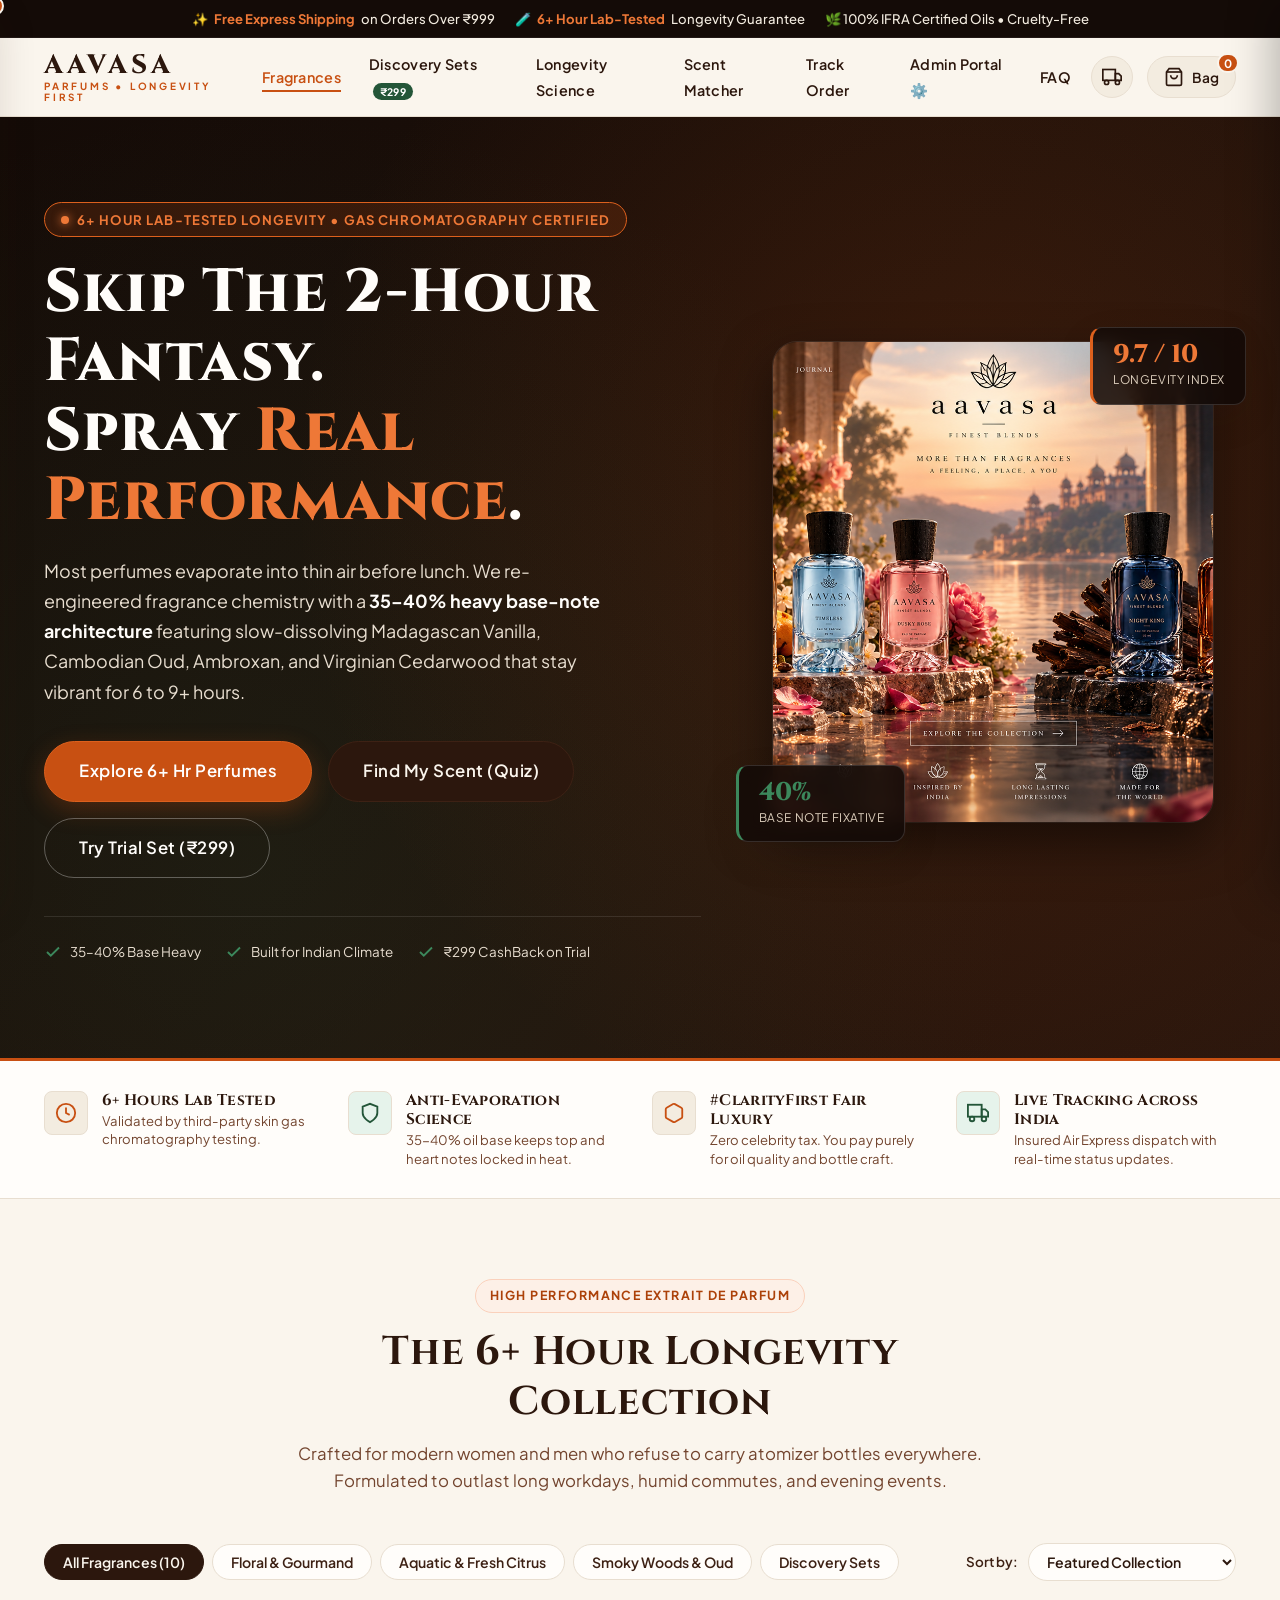
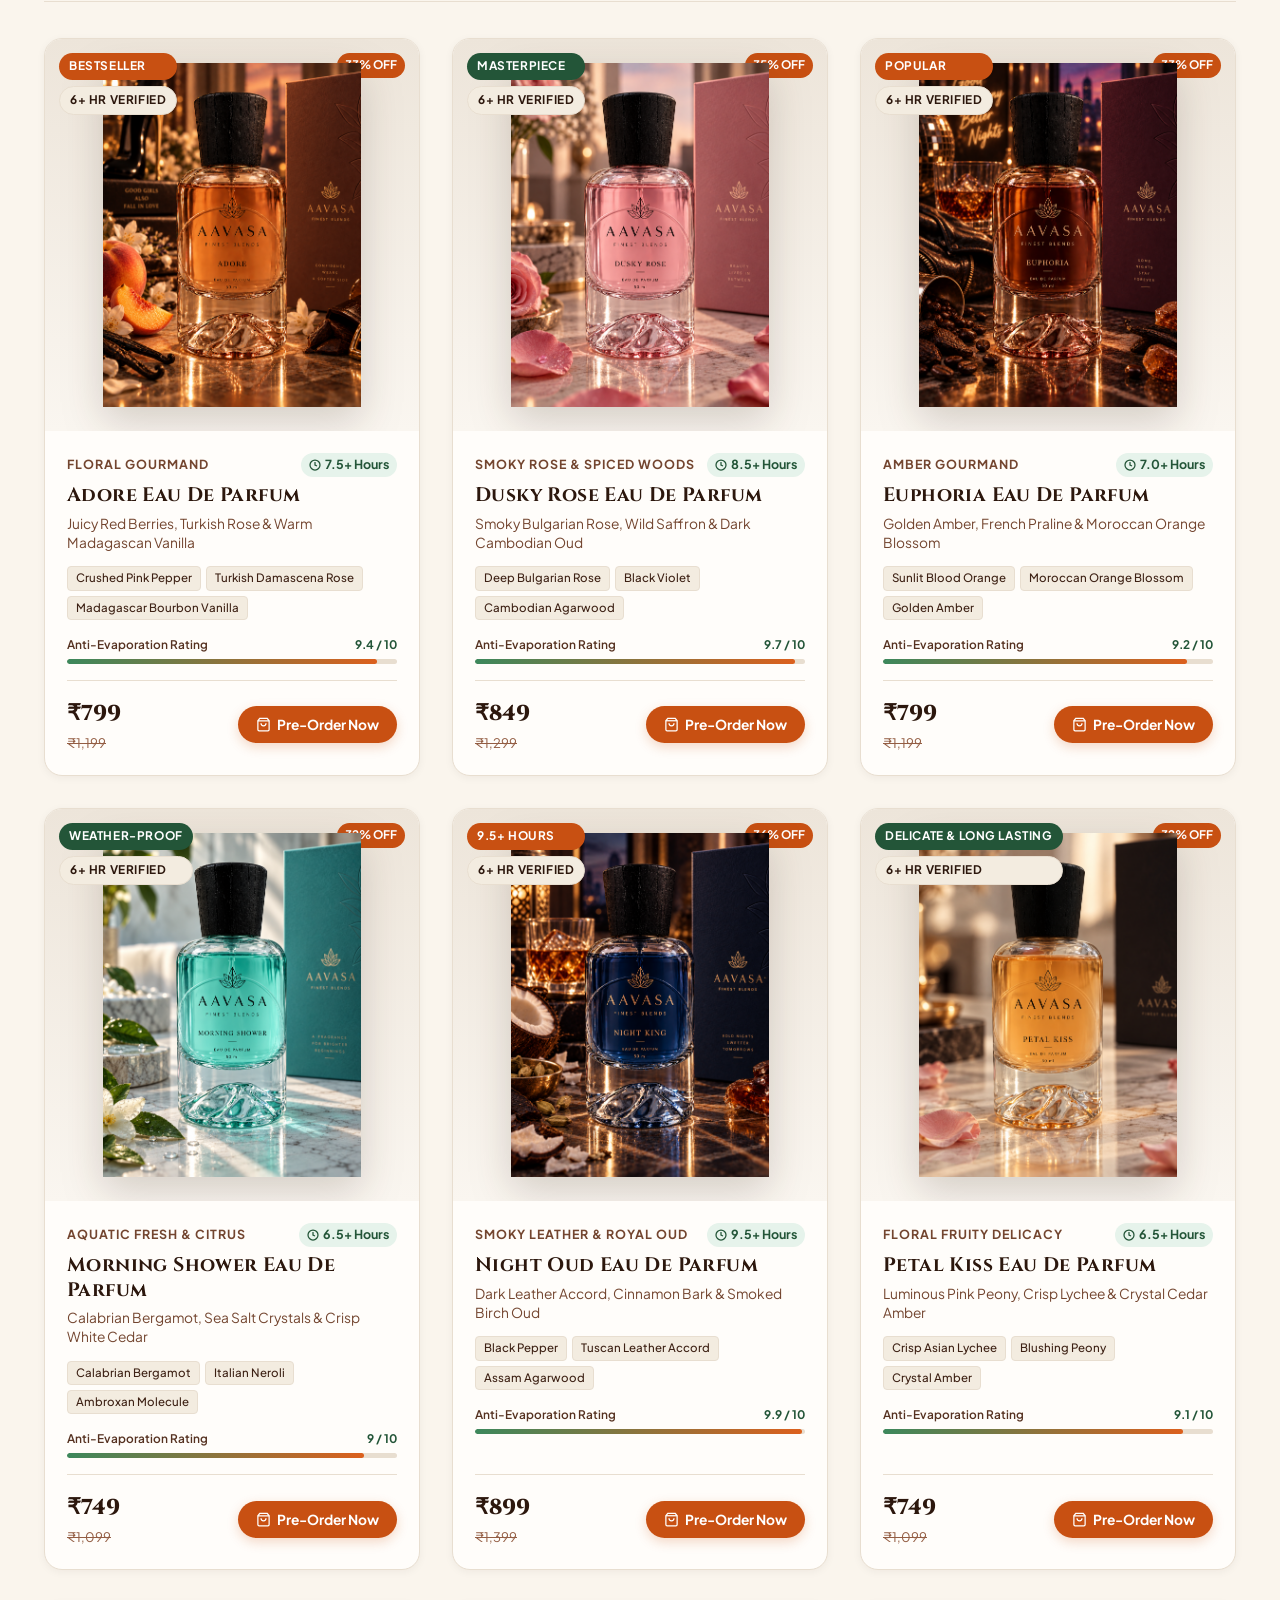
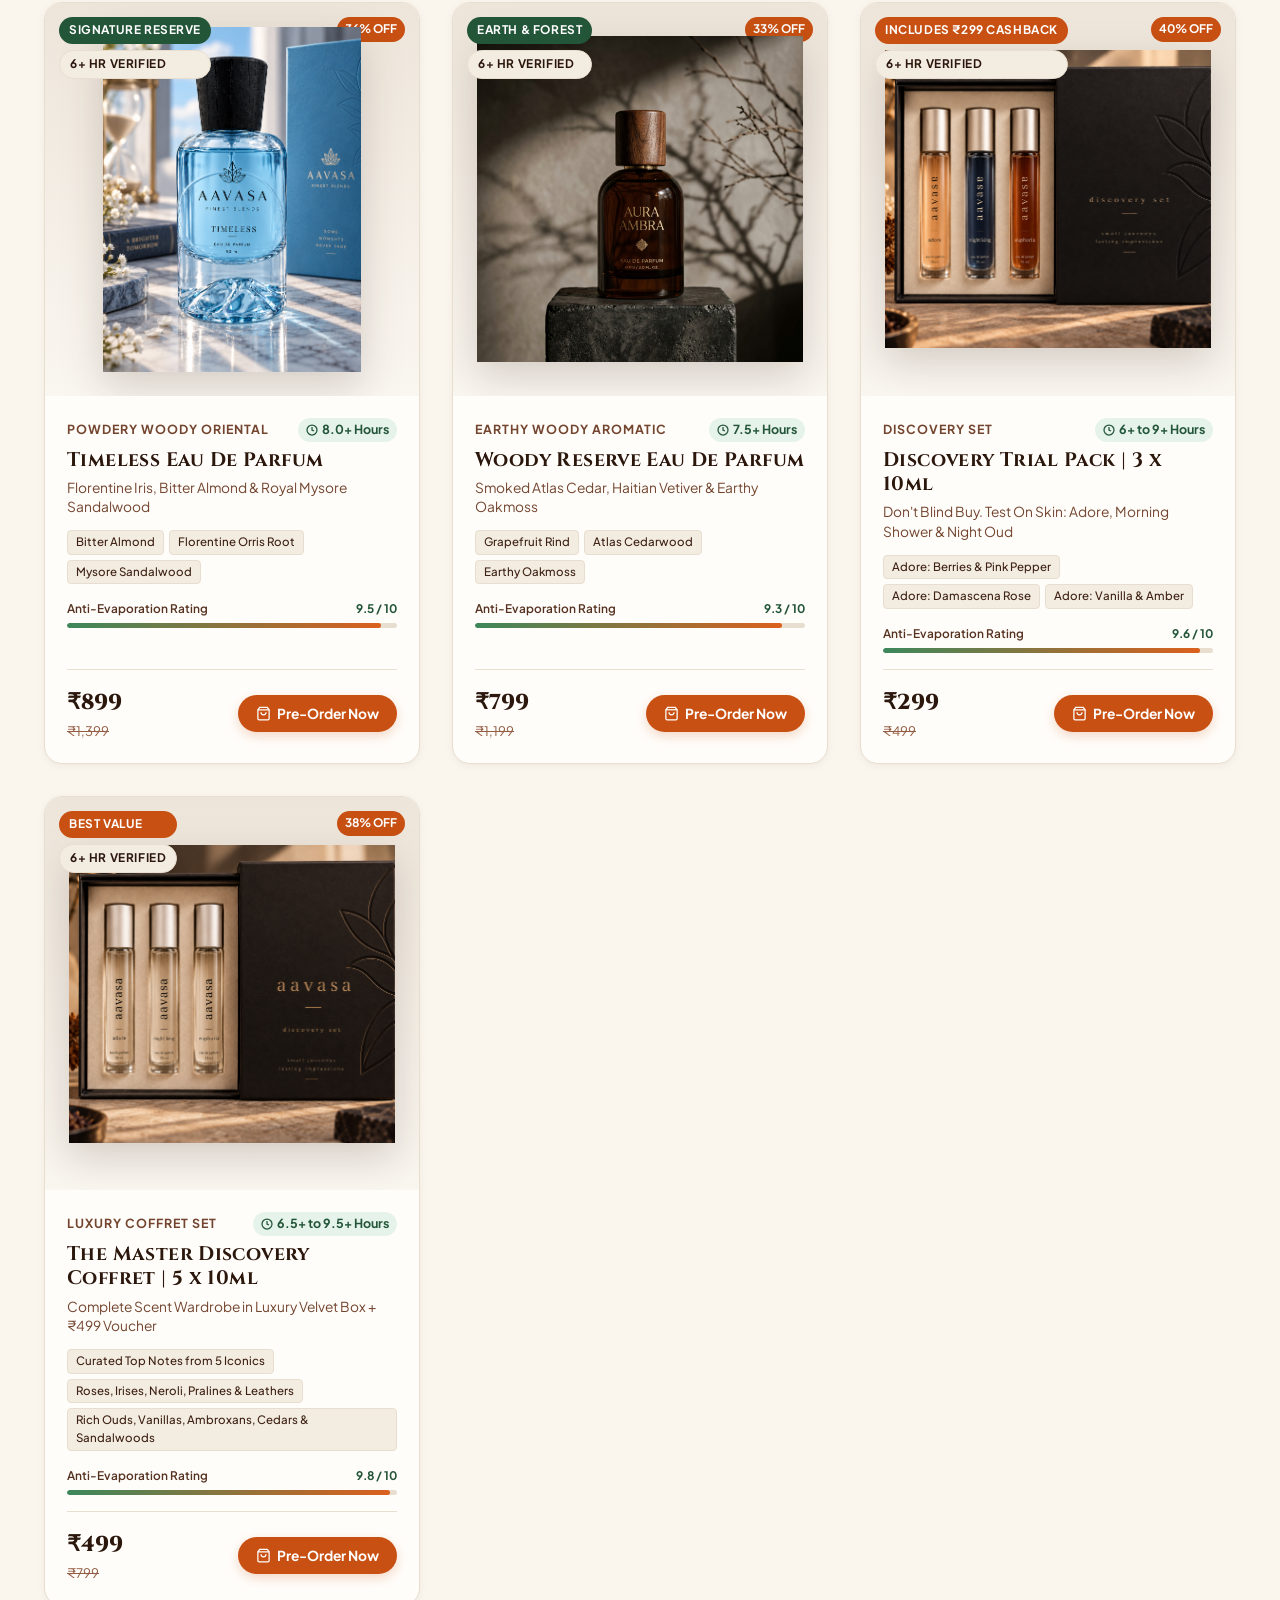
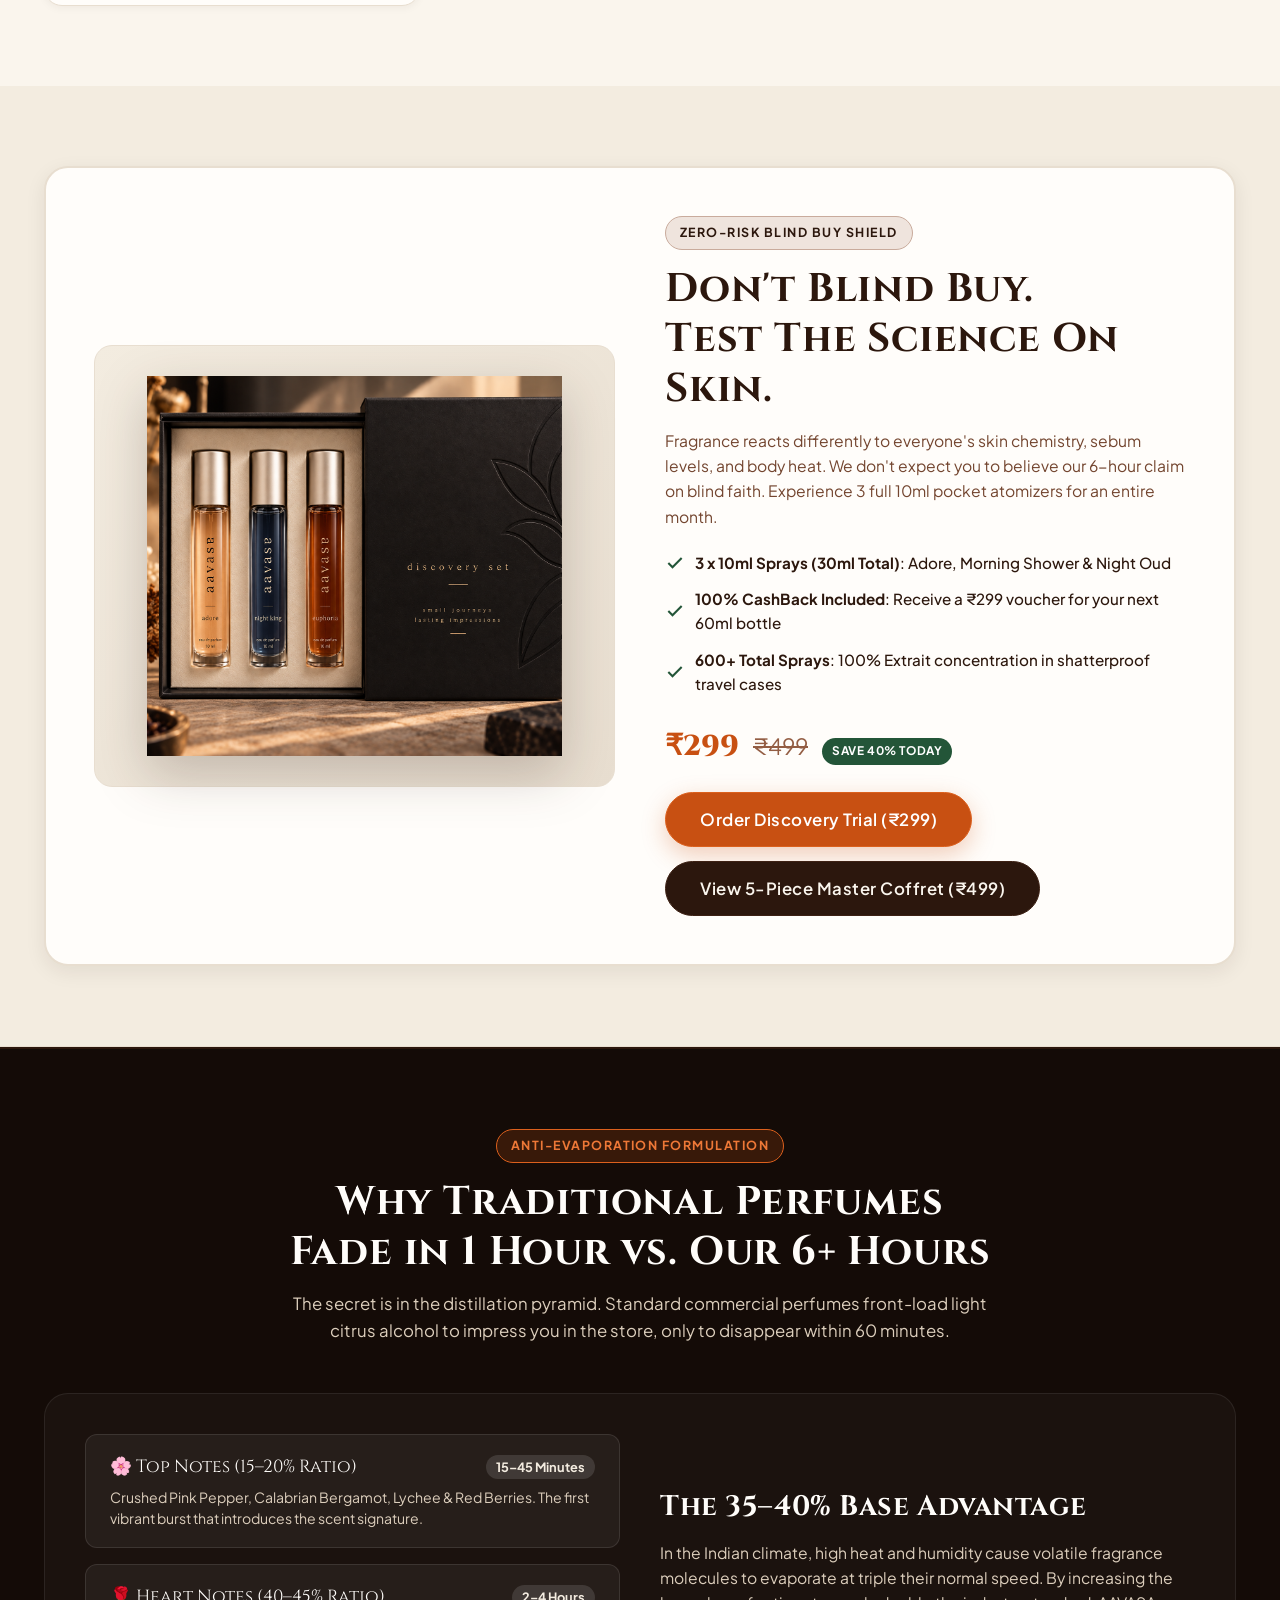
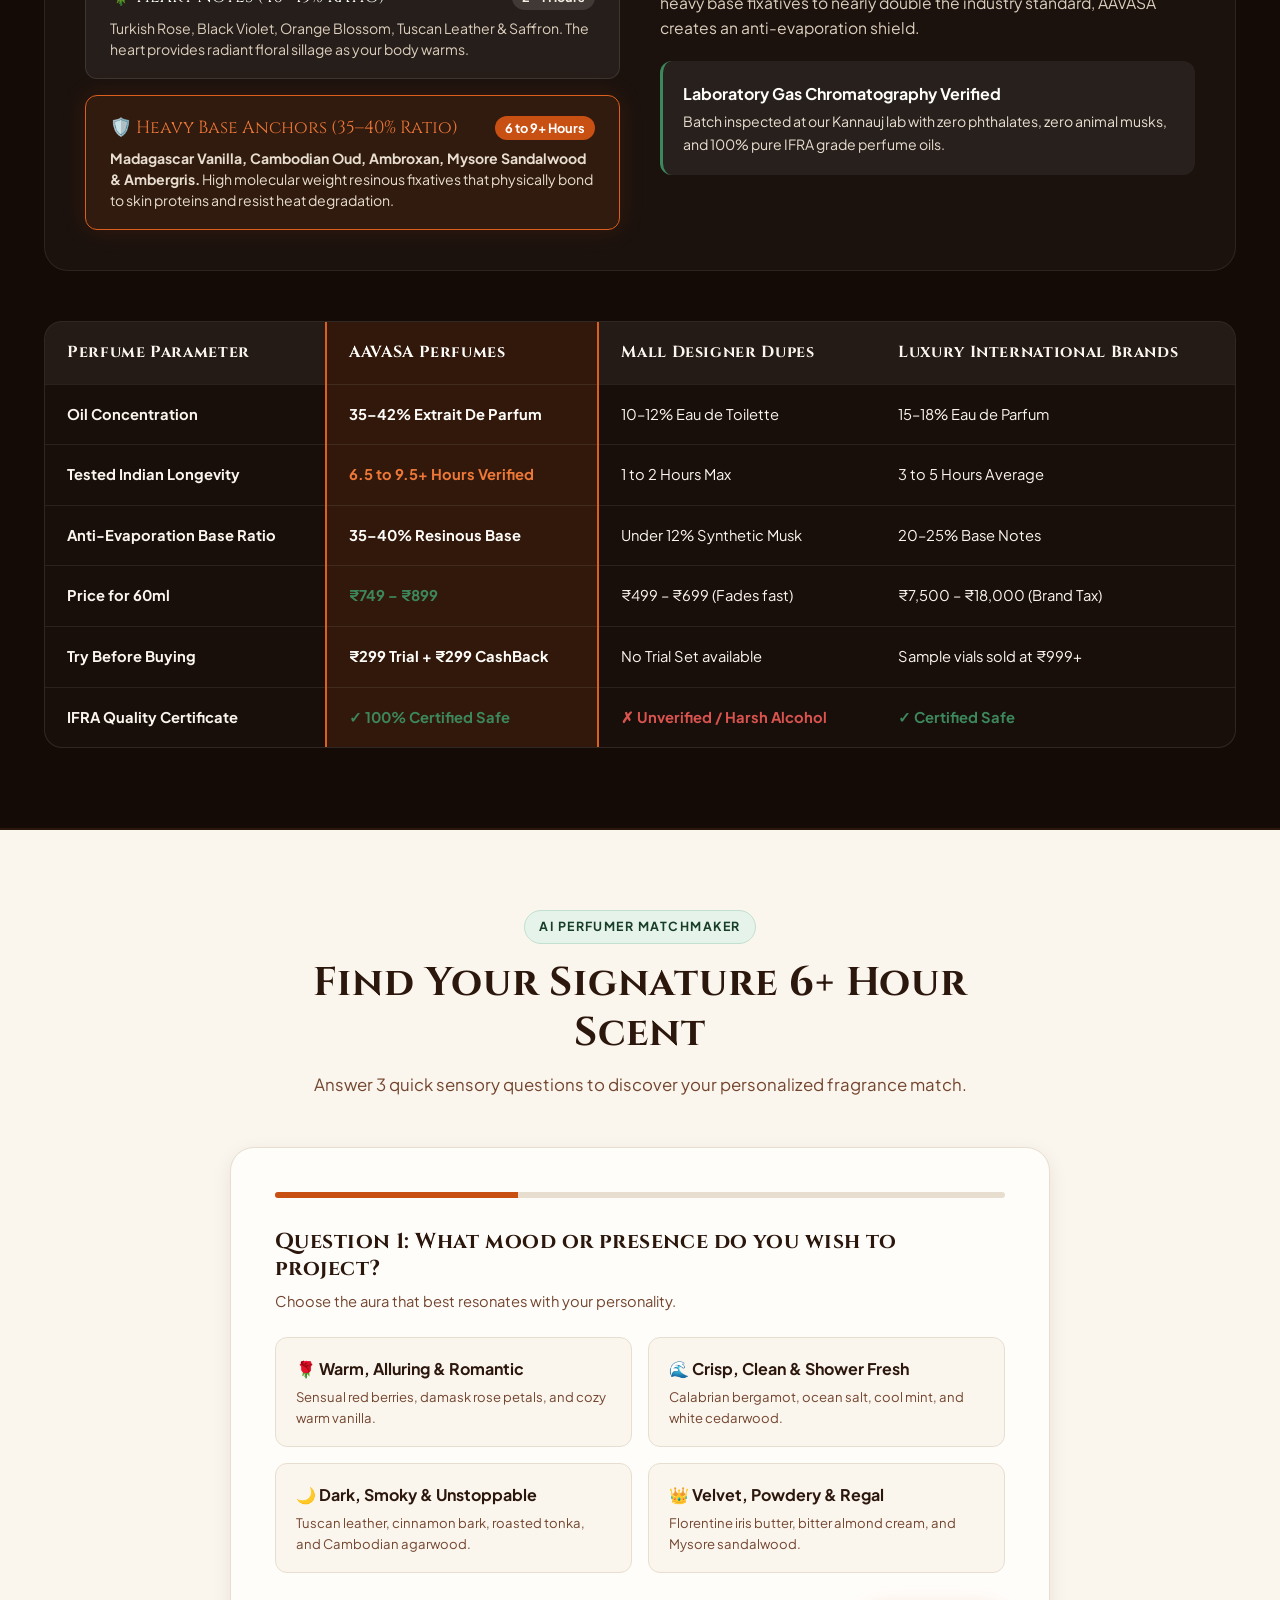
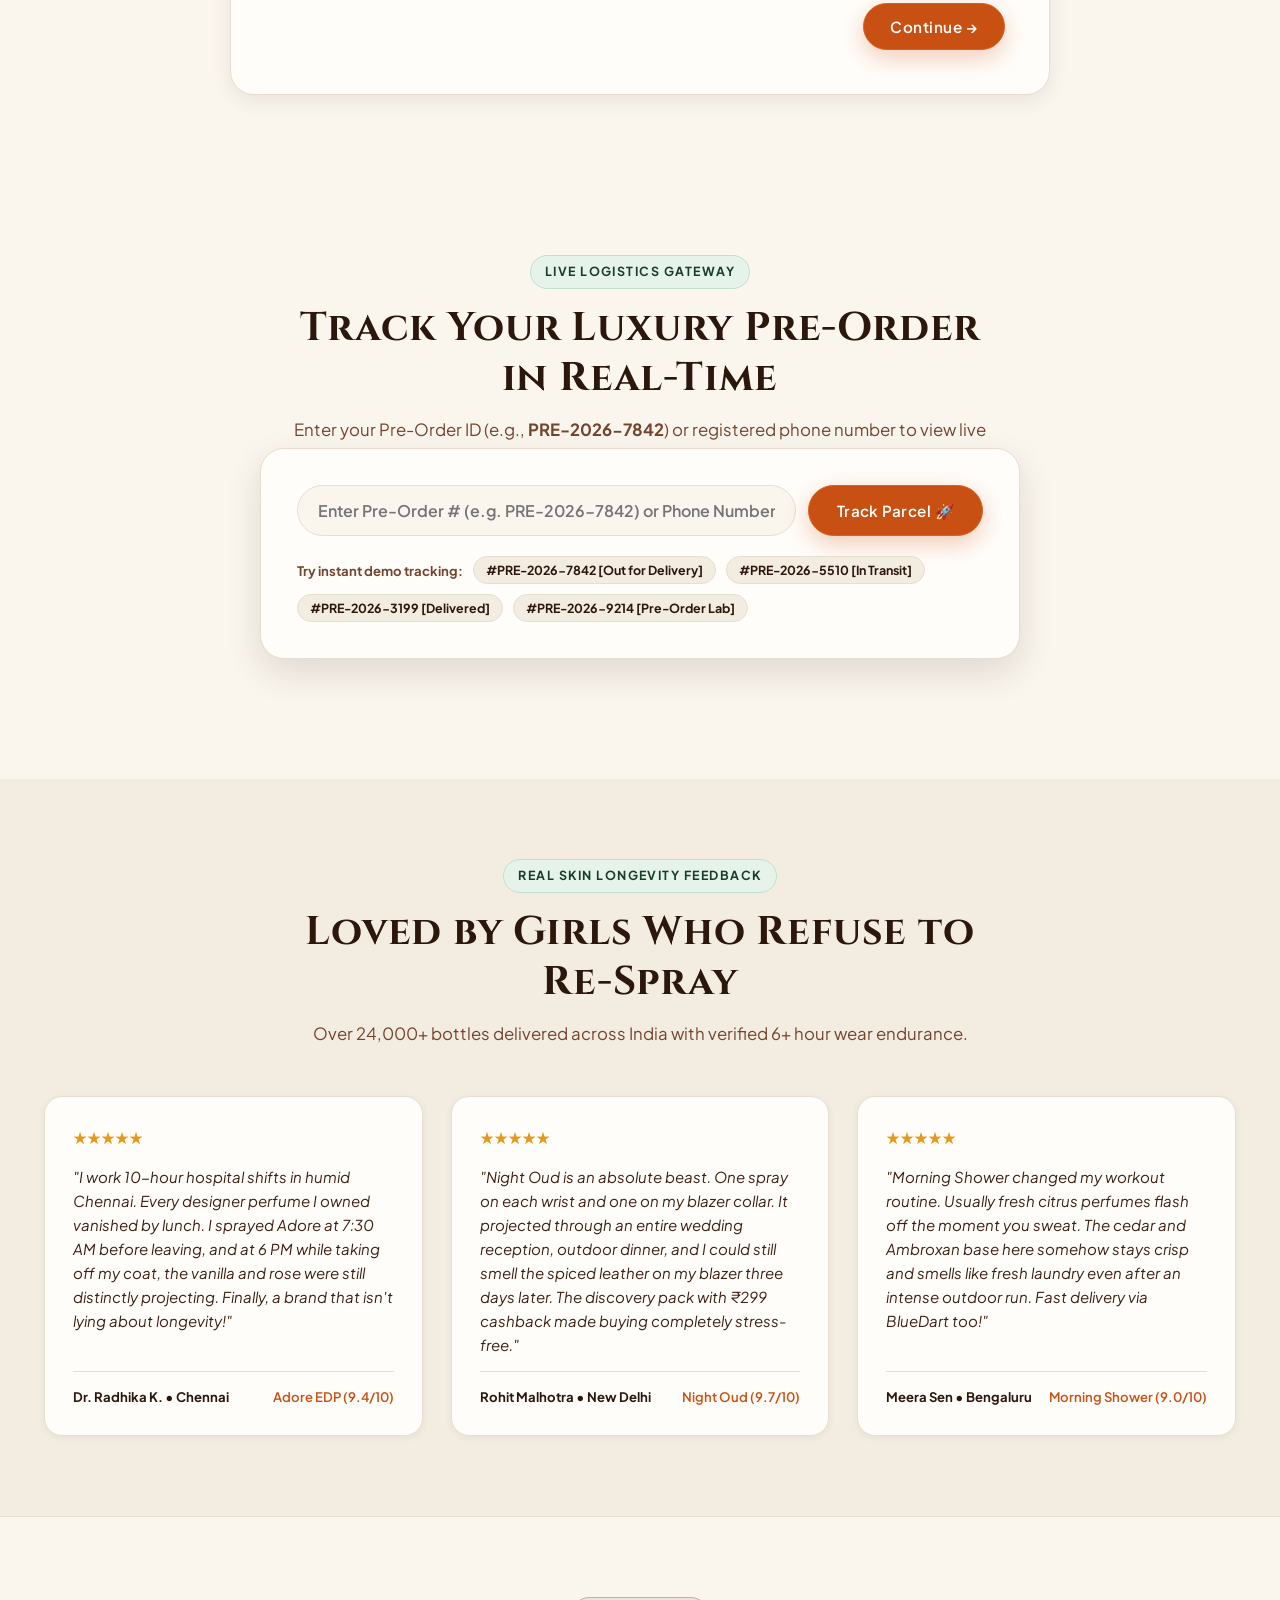
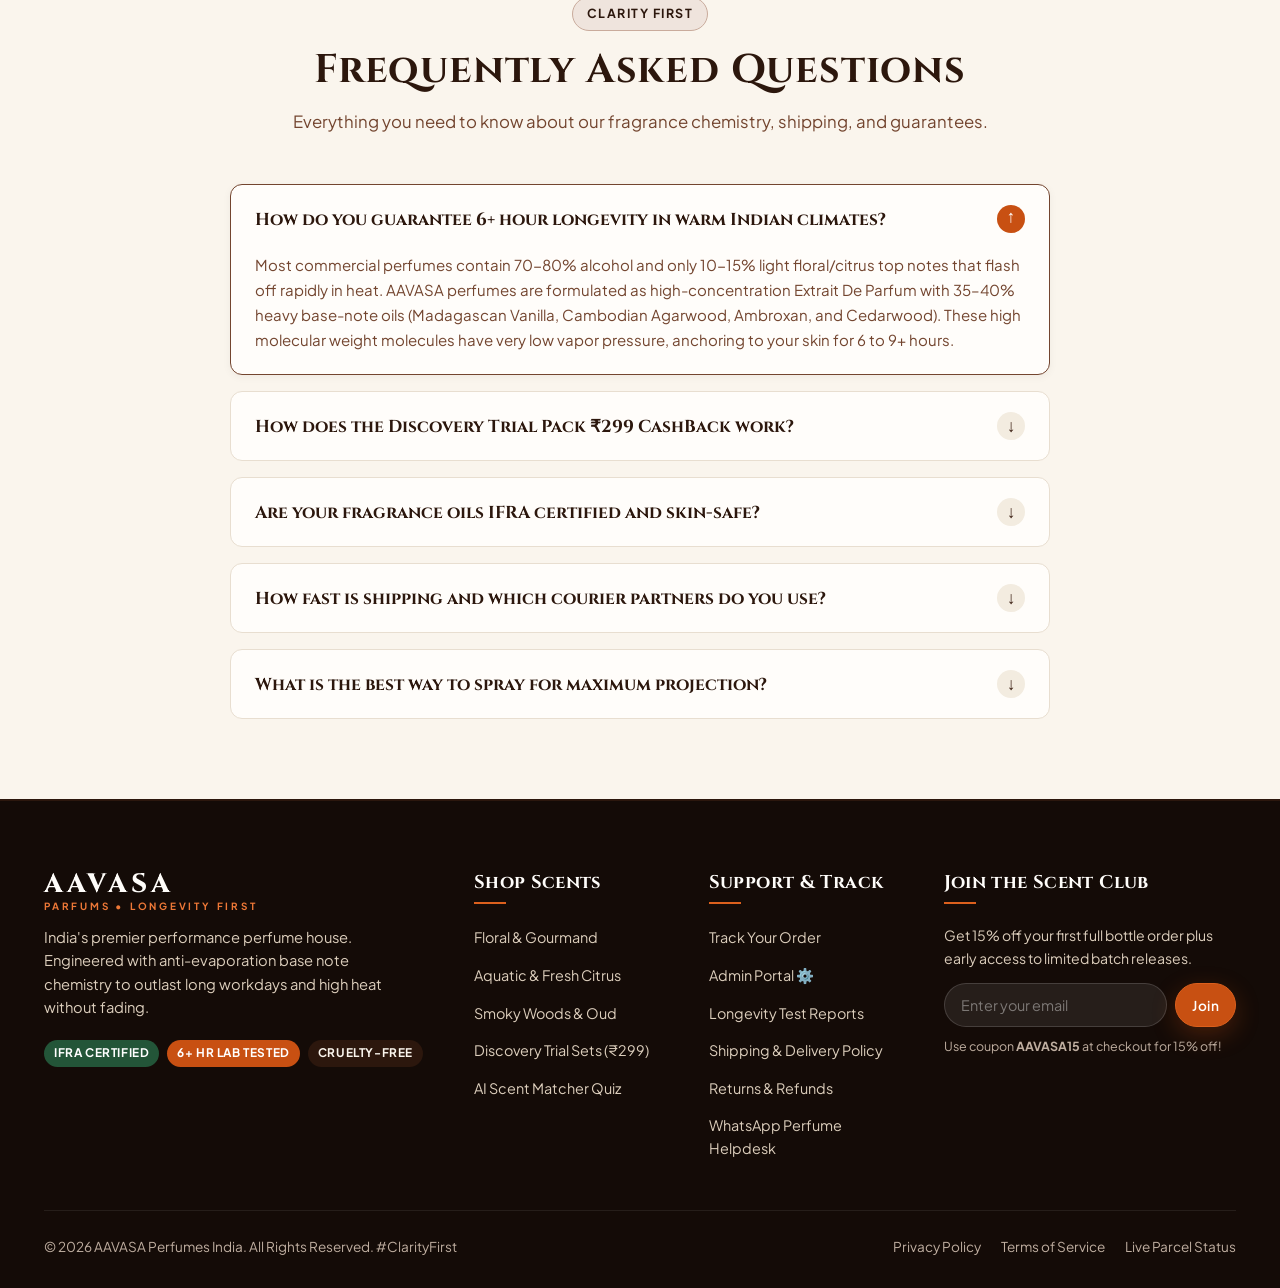
==== index.html @ 607a942e "feat: AAVASA 6+ hour luxury perfume store with pre-order gateway, live tracking, and admin command p" ====
<!DOCTYPE html>
<html lang="en">
<head>
  <meta charset="UTF-8">
  <meta name="viewport" content="width=device-width, initial-scale=1.0">
  <title>AAVASA | 6+ Hour Lab-Tested Luxury Perfumes India</title>
  <meta name="description" content="Discover AAVASA long-lasting perfumes engineered with 35-40% heavy base-note architecture for 6+ hour lab-tested longevity. Made for Indian climate with #ClarityFirst pricing.">
  <link rel="icon" type="image/png" href="media/Adore.png">

  <!-- Core and Component Stylesheets -->
  <link rel="stylesheet" href="css/style.css">
  <link rel="stylesheet" href="css/components.css">
  <link rel="stylesheet" href="css/tracker.css">
</head>
<body>

  <!-- Top Announcement Bar -->
  <div class="announcement-bar">
    <div class="container announcement-content">
      <div class="announcement-items">
        <span class="announcement-item">
          ✨ <span class="announcement-highlight">Free Express Shipping</span> on Orders Over ₹999
        </span>
        <span class="announcement-item">
          🧪 <span class="announcement-highlight">6+ Hour Lab-Tested</span> Longevity Guarantee
        </span>
        <span class="announcement-item">
          🌿 100% IFRA Certified Oils • Cruelty-Free
        </span>
      </div>
    </div>
  </div>

  <!-- Main Site Header -->
  <header class="site-header">
    <div class="container header-inner">
      <!-- Mobile Menu Toggle Button -->
      <button class="action-btn menu-toggle-btn" id="mobileMenuToggle" aria-label="Open Navigation Menu">
        <svg width="22" height="22" viewBox="0 0 24 24" fill="none" stroke="currentColor" stroke-width="2">
          <line x1="3" y1="12" x2="21" y2="12"></line>
          <line x1="3" y1="6" x2="21" y2="6"></line>
          <line x1="3" y1="18" x2="21" y2="18"></line>
        </svg>
      </button>

      <!-- Brand Logo -->
      <a href="index.html" class="brand-logo">
        <span class="brand-logo-text">AAVASA</span>
        <span class="brand-logo-sub">Parfums • Longevity First</span>
      </a>

      <!-- Desktop Nav Links -->
      <nav aria-label="Main Navigation">
        <ul class="nav-links">
          <li><a href="#fragrances" class="nav-link active">Fragrances</a></li>
          <li><a href="#discovery" class="nav-link">Discovery Sets <span class="nav-badge-pill">₹299</span></a></li>
          <li><a href="#science" class="nav-link">Longevity Science</a></li>
          <li><a href="#quiz" class="nav-link">Scent Matcher</a></li>
          <li><a href="#track" class="nav-link">Track Order</a></li>
          <li><a href="admin.html" class="nav-link">Admin Portal ⚙️</a></li>
          <li><a href="#faq" class="nav-link">FAQ</a></li>
        </ul>
      </nav>

      <!-- Header Action Buttons -->
      <div class="header-actions">
        <!-- Direct Track Button -->
        <a href="#track" class="action-btn" title="Track Your Parcel" aria-label="Track Your Order">
          <svg width="20" height="20" viewBox="0 0 24 24" fill="none" stroke="currentColor" stroke-width="2">
            <rect x="1" y="3" width="15" height="13"></rect>
            <polygon points="16 8 20 8 23 11 23 16 16 16 8"></polygon>
            <circle cx="5.5" cy="18.5" r="2.5"></circle>
            <circle cx="18.5" cy="18.5" r="2.5"></circle>
          </svg>
        </a>

        <!-- Cart Button with Counter -->
        <button class="action-btn cart-action-btn cart-trigger-btn" aria-label="View Shopping Bag">
          <svg width="20" height="20" viewBox="0 0 24 24" fill="none" stroke="currentColor" stroke-width="2">
            <path d="M6 2L3 6v14a2 2 0 0 0 2 2h14a2 2 0 0 0 2-2V6l-3-4z"></path>
            <line x1="3" y1="6" x2="21" y2="6"></line>
            <path d="M16 10a4 4 0 0 1-8 0"></path>
          </svg>
          <span class="cart-btn-label">Bag</span>
          <span class="cart-counter">0</span>
        </button>
      </div>
    </div>
  </header>

  <!-- Mobile Drawer Menu -->
  <div class="mobile-nav-overlay" id="mobileNavOverlay"></div>
  <aside class="mobile-nav" id="mobileNav" aria-label="Mobile Navigation">
    <div class="mobile-nav-header">
      <div class="brand-logo">
        <span class="brand-logo-text fs-md">AAVASA</span>
        <span class="brand-logo-sub">Parfums • Longevity First</span>
      </div>
      <button class="action-btn" id="mobileNavClose" aria-label="Close Menu">✕</button>
    </div>
    <ul class="mobile-nav-links">
      <li><a href="#fragrances" class="mobile-nav-link">Fragrances <span>→</span></a></li>
      <li><a href="#discovery" class="mobile-nav-link">Discovery Trial Sets <span>₹299</span></a></li>
      <li><a href="#science" class="mobile-nav-link">Longevity Science <span>→</span></a></li>
      <li><a href="#quiz" class="mobile-nav-link">Scent Finder Quiz <span>✨</span></a></li>
      <li><a href="#track" class="mobile-nav-link">Track Your Order <span>📦</span></a></li>
      <li><a href="admin.html" class="mobile-nav-link">Admin Portal <span>⚙️</span></a></li>
      <li><a href="#reviews" class="mobile-nav-link">Customer Reviews <span>★ 4.9</span></a></li>
      <li><a href="#faq" class="mobile-nav-link">Help & FAQ <span>→</span></a></li>
    </ul>
    <div class="mobile-nav-footer-box">
      <button class="btn btn-primary btn-block cart-trigger-btn">
        View Pre-Order Bag (<span class="cart-counter">0</span>)
      </button>
    </div>
  </aside>

  <!-- Main Page Content -->
  <main>

    <!-- 1. HERO SECTION -->
    <section class="hero-section">
      <div class="hero-bg-overlay"></div>
      <div class="container hero-grid">
        <div class="hero-text-content">
          <div class="hero-pill-badge">
            <span class="dot"></span>
            6+ Hour Lab-Tested Longevity • Gas Chromatography Certified
          </div>
          <h1 class="hero-title">
            Skip The 2-Hour Fantasy.<br>
            Spray <span class="highlight-orange">Real Performance</span>.
          </h1>
          <p class="hero-subtitle">
            Most perfumes evaporate into thin air before lunch. We re-engineered fragrance chemistry with a 
            <strong class="text-cream-50">35–40% heavy base-note architecture</strong> featuring slow-dissolving 
            Madagascan Vanilla, Cambodian Oud, Ambroxan, and Virginian Cedarwood that stay vibrant for 6 to 9+ hours.
          </p>

          <div class="hero-ctas">
            <a href="#fragrances" class="btn btn-primary btn-lg">Explore 6+ Hr Perfumes</a>
            <a href="#quiz" class="btn btn-secondary btn-lg">Find My Scent (Quiz)</a>
            <a href="#discovery" class="btn btn-outline btn-lg text-cream-50 border-translucent">
              Try Trial Set (₹299)
            </a>
          </div>

          <div class="hero-trust-chips">
            <div class="trust-chip">
              <svg width="18" height="18" viewBox="0 0 24 24" fill="none" stroke="currentColor" stroke-width="2.5">
                <polyline points="20 6 9 17 4 12"></polyline>
              </svg>
              <span>35–40% Base Heavy</span>
            </div>
            <div class="trust-chip">
              <svg width="18" height="18" viewBox="0 0 24 24" fill="none" stroke="currentColor" stroke-width="2.5">
                <polyline points="20 6 9 17 4 12"></polyline>
              </svg>
              <span>Built for Indian Climate</span>
            </div>
            <div class="trust-chip">
              <svg width="18" height="18" viewBox="0 0 24 24" fill="none" stroke="currentColor" stroke-width="2.5">
                <polyline points="20 6 9 17 4 12"></polyline>
              </svg>
              <span>₹299 CashBack on Trial</span>
            </div>
          </div>
        </div>

        <div class="hero-visual-card">
          <div class="hero-img-wrap">
            <img src="media/hero.png" alt="AAVASA 6+ Hour Luxury Perfumes Showcase">
          </div>
          <div class="hero-floating-stat hero-stat-top">
            <div class="stat-num">9.7 / 10</div>
            <div class="stat-label">Longevity Index</div>
          </div>
          <div class="hero-floating-stat hero-stat-bottom">
            <div class="stat-num green">40%</div>
            <div class="stat-label">Base Note Fixative</div>
          </div>
        </div>
      </div>
    </section>

    <!-- 2. VALUE PROPOSITIONS BAR -->
    <section class="usp-bar">
      <div class="container usp-grid">
        <div class="usp-item">
          <div class="usp-icon-wrap">
            <svg width="22" height="22" viewBox="0 0 24 24" fill="none" stroke="currentColor" stroke-width="2">
              <circle cx="12" cy="12" r="10"></circle>
              <polyline points="12 6 12 12 16 14"></polyline>
            </svg>
          </div>
          <div class="usp-text">
            <h4>6+ Hours Lab Tested</h4>
            <p>Validated by third-party skin gas chromatography testing.</p>
          </div>
        </div>

        <div class="usp-item green-usp">
          <div class="usp-icon-wrap">
            <svg width="22" height="22" viewBox="0 0 24 24" fill="none" stroke="currentColor" stroke-width="2">
              <path d="M12 22s8-4 8-10V5l-8-3-8 3v7c0 6 8 10 8 10z"></path>
            </svg>
          </div>
          <div class="usp-text">
            <h4>Anti-Evaporation Science</h4>
            <p>35-40% oil base keeps top and heart notes locked in heat.</p>
          </div>
        </div>

        <div class="usp-item">
          <div class="usp-icon-wrap">
            <svg width="22" height="22" viewBox="0 0 24 24" fill="none" stroke="currentColor" stroke-width="2">
              <path d="M21 16V8a2 2 0 0 0-1-1.73l-7-4a2 2 0 0 0-2 0l-7 4A2 2 0 0 0 3 8v8a2 2 0 0 0 1 1.73l7 4a2 2 0 0 0 2 0l7-4A2 2 0 0 0 21 16z"></path>
            </svg>
          </div>
          <div class="usp-text">
            <h4>#ClarityFirst Fair Luxury</h4>
            <p>Zero celebrity tax. You pay purely for oil quality and bottle craft.</p>
          </div>
        </div>

        <div class="usp-item green-usp">
          <div class="usp-icon-wrap">
            <svg width="22" height="22" viewBox="0 0 24 24" fill="none" stroke="currentColor" stroke-width="2">
              <rect x="1" y="3" width="15" height="13"></rect>
              <polygon points="16 8 20 8 23 11 23 16 16 16 16 8"></polygon>
              <circle cx="5.5" cy="18.5" r="2.5"></circle>
              <circle cx="18.5" cy="18.5" r="2.5"></circle>
            </svg>
          </div>
          <div class="usp-text">
            <h4>Live Tracking Across India</h4>
            <p>Insured Air Express dispatch with real-time status updates.</p>
          </div>
        </div>
      </div>
    </section>

    <!-- 3. PRODUCT CATALOG SECTION -->
    <section class="section-padding catalog-section" id="fragrances">
      <div class="container">
        <div class="section-header">
          <div class="section-tag">High Performance Extrait De Parfum</div>
          <h2 class="section-title">The 6+ Hour Longevity Collection</h2>
          <p class="section-desc">
            Crafted for modern women and men who refuse to carry atomizer bottles everywhere. 
            Formulated to outlast long workdays, humid commutes, and evening events.
          </p>
        </div>

        <!-- Filter & Sort Controls -->
        <div class="catalog-toolbar">
          <div class="filter-pills" role="tablist">
            <button class="filter-btn active" data-category="all">All Fragrances (10)</button>
            <button class="filter-btn" data-category="floral">Floral & Gourmand</button>
            <button class="filter-btn" data-category="fresh">Aquatic & Fresh Citrus</button>
            <button class="filter-btn" data-category="woody">Smoky Woods & Oud</button>
            <button class="filter-btn" data-category="sets">Discovery Sets</button>
          </div>

          <div class="catalog-sort">
            <label for="catalogSortSelect" class="fs-meta">Sort by:</label>
            <select id="catalogSortSelect" class="sort-select">
              <option value="featured">Featured Collection</option>
              <option value="longevity">Longest Lasting (Hours)</option>
              <option value="price-asc">Price: Low to High</option>
              <option value="price-desc">Price: High to Low</option>
              <option value="rating">Highest Rated</option>
            </select>
          </div>
        </div>

        <!-- Dynamic Product Cards Grid (Populated via js/app.js) -->
        <div class="products-grid" id="productsGrid"></div>
      </div>
    </section>

    <!-- 4. DISCOVERY SET SPOTLIGHT SECTION -->
    <section class="section-padding discovery-spotlight-section" id="discovery">
      <div class="container">
        <div class="discovery-card-box">
          <div class="discovery-img-wrap">
            <img src="media/Dset 1.png" alt="AAVASA Discovery Trial Pack 3x10ml">
          </div>

          <div class="discovery-details">
            <div class="section-tag choco-tag">Zero-Risk Blind Buy Shield</div>
            <h2 class="section-title mb-14">Don't Blind Buy.<br>Test The Science On Skin.</h2>
            <p class="discovery-body-text">
              Fragrance reacts differently to everyone's skin chemistry, sebum levels, and body heat. 
              We don't expect you to believe our 6-hour claim on blind faith. Experience 3 full 10ml pocket atomizers 
              for an entire month.
            </p>

            <ul class="discovery-perks">
              <li class="discovery-perk-item">
                <svg width="20" height="20" viewBox="0 0 24 24" fill="none" stroke="currentColor" stroke-width="2.5">
                  <polyline points="20 6 9 17 4 12"></polyline>
                </svg>
                <span><strong>3 x 10ml Sprays (30ml Total)</strong>: Adore, Morning Shower & Night Oud</span>
              </li>
              <li class="discovery-perk-item">
                <svg width="20" height="20" viewBox="0 0 24 24" fill="none" stroke="currentColor" stroke-width="2.5">
                  <polyline points="20 6 9 17 4 12"></polyline>
                </svg>
                <span><strong>100% CashBack Included</strong>: Receive a ₹299 voucher for your next 60ml bottle</span>
              </li>
              <li class="discovery-perk-item">
                <svg width="20" height="20" viewBox="0 0 24 24" fill="none" stroke="currentColor" stroke-width="2.5">
                  <polyline points="20 6 9 17 4 12"></polyline>
                </svg>
                <span><strong>600+ Total Sprays</strong>: 100% Extrait concentration in shatterproof travel cases</span>
              </li>
            </ul>

            <div class="price-row-lg">
              <span class="current-price fs-lg text-orange-600">₹299</span>
              <span class="compare-price fs-md">₹499</span>
              <span class="badge badge-green">Save 40% Today</span>
            </div>

            <div class="btn-group-row">
              <button class="btn btn-primary btn-lg" id="orderDiscoveryTrioBtn">
                Order Discovery Trial (₹299)
              </button>
              <button class="btn btn-secondary btn-lg" id="viewMasterCoffretBtn">
                View 5-Piece Master Coffret (₹499)
              </button>
            </div>
          </div>
        </div>
      </div>
    </section>

    <!-- 5. LONGEVITY SCIENCE & COMPARISON SECTION -->
    <section class="section-padding science-section" id="science">
      <div class="container">
        <div class="section-header">
          <div class="section-tag tag-orange-tint">
            Anti-Evaporation Formulation
          </div>
          <h2 class="section-title">Why Traditional Perfumes Fade in 1 Hour vs. Our 6+ Hours</h2>
          <p class="section-desc">
            The secret is in the distillation pyramid. Standard commercial perfumes front-load light citrus alcohol 
            to impress you in the store, only to disappear within 60 minutes.
          </p>
        </div>

        <!-- Scent Pyramid Visualizer -->
        <div class="pyramid-wrapper">
          <div class="pyramid-grid">
            <div class="pyramid-levels">
              <div class="pyramid-tier">
                <div class="tier-header">
                  <span class="tier-title">🌸 Top Notes (15–20% Ratio)</span>
                  <span class="tier-duration">15–45 Minutes</span>
                </div>
                <p class="tier-desc">Crushed Pink Pepper, Calabrian Bergamot, Lychee & Red Berries. The first vibrant burst that introduces the scent signature.</p>
              </div>

              <div class="pyramid-tier">
                <div class="tier-header">
                  <span class="tier-title">🌹 Heart Notes (40–45% Ratio)</span>
                  <span class="tier-duration">2–4 Hours</span>
                </div>
                <p class="tier-desc">Turkish Rose, Black Violet, Orange Blossom, Tuscan Leather & Saffron. The heart provides radiant floral sillage as your body warms.</p>
              </div>

              <div class="pyramid-tier base-heavy">
                <div class="tier-header">
                  <span class="tier-title text-orange-400">🛡️ Heavy Base Anchors (35–40% Ratio)</span>
                  <span class="tier-duration orange">6 to 9+ Hours</span>
                </div>
                <p class="tier-desc text-cream-300">
                  <strong>Madagascar Vanilla, Cambodian Oud, Ambroxan, Mysore Sandalwood & Ambergris.</strong> 
                  High molecular weight resinous fixatives that physically bond to skin proteins and resist heat degradation.
                </p>
              </div>
            </div>

            <div>
              <h3 class="text-cream-50 mb-16">The 35–40% Base Advantage</h3>
              <p class="text-cream-400 mb-20">
                In the Indian climate, high heat and humidity cause volatile fragrance molecules to evaporate at triple 
                their normal speed. By increasing the heavy base fixatives to nearly double the industry standard, 
                AAVASA creates an anti-evaporation shield.
              </p>
              <div class="science-callout-box">
                <div class="text-cream-50 font-bold mb-4">Laboratory Gas Chromatography Verified</div>
                <div class="text-cream-300 fs-sm">
                  Batch inspected at our Kannauj lab with zero phthalates, zero animal musks, and 100% pure IFRA grade perfume oils.
                </div>
              </div>
            </div>
          </div>
        </div>

        <!-- Honest Comparison Table -->
        <div class="comparison-table-wrap">
          <table class="comparison-table">
            <thead>
              <tr>
                <th>Perfume Parameter</th>
                <th class="col-brand">AAVASA Perfumes</th>
                <th>Mall Designer Dupes</th>
                <th>Luxury International Brands</th>
              </tr>
            </thead>
            <tbody>
              <tr>
                <td><strong>Oil Concentration</strong></td>
                <td class="col-brand"><strong>35–42% Extrait De Parfum</strong></td>
                <td>10–12% Eau de Toilette</td>
                <td>15–18% Eau de Parfum</td>
              </tr>
              <tr>
                <td><strong>Tested Indian Longevity</strong></td>
                <td class="col-brand"><strong class="text-orange-400">6.5 to 9.5+ Hours Verified</strong></td>
                <td>1 to 2 Hours Max</td>
                <td>3 to 5 Hours Average</td>
              </tr>
              <tr>
                <td><strong>Anti-Evaporation Base Ratio</strong></td>
                <td class="col-brand"><strong>35–40% Resinous Base</strong></td>
                <td>Under 12% Synthetic Musk</td>
                <td>20–25% Base Notes</td>
              </tr>
              <tr>
                <td><strong>Price for 60ml</strong></td>
                <td class="col-brand"><strong class="text-green-500">₹749 – ₹899</strong></td>
                <td>₹499 – ₹699 (Fades fast)</td>
                <td>₹7,500 – ₹18,000 (Brand Tax)</td>
              </tr>
              <tr>
                <td><strong>Try Before Buying</strong></td>
                <td class="col-brand"><strong>₹299 Trial + ₹299 CashBack</strong></td>
                <td>No Trial Set available</td>
                <td>Sample vials sold at ₹999+</td>
              </tr>
              <tr>
                <td><strong>IFRA Quality Certificate</strong></td>
                <td class="col-brand"><span class="check-icon">✓ 100% Certified Safe</span></td>
                <td><span class="cross-icon">✗ Unverified / Harsh Alcohol</span></td>
                <td><span class="check-icon">✓ Certified Safe</span></td>
              </tr>
            </tbody>
          </table>
        </div>
      </div>
    </section>

    <!-- 6. INTERACTIVE SCENT FINDER QUIZ -->
    <section class="section-padding quiz-section" id="quiz">
      <div class="container">
        <div class="section-header">
          <div class="section-tag green-tag">AI Perfumer Matchmaker</div>
          <h2 class="section-title">Find Your Signature 6+ Hour Scent</h2>
          <p class="section-desc">Answer 3 quick sensory questions to discover your personalized fragrance match.</p>
        </div>

        <div class="quiz-container">
          <!-- Step Progress Bar -->
          <div class="quiz-progress-bar">
            <div class="quiz-progress-fill" id="quizProgressFill"></div>
          </div>

          <div id="quizFormWrap">
            <!-- Step 1: Vibe -->
            <div class="quiz-step-pane" id="quizStep1" data-step="1">
              <h3 class="quiz-step-title">Question 1: What mood or presence do you wish to project?</h3>
              <p class="quiz-step-subtitle">Choose the aura that best resonates with your personality.</p>
              <div class="quiz-options-grid">
                <div class="quiz-option-card" data-step="1" data-value="romantic">
                  <span class="option-title">🌹 Warm, Alluring & Romantic</span>
                  <span class="option-desc">Sensual red berries, damask rose petals, and cozy warm vanilla.</span>
                </div>
                <div class="quiz-option-card" data-step="1" data-value="fresh">
                  <span class="option-title">🌊 Crisp, Clean & Shower Fresh</span>
                  <span class="option-desc">Calabrian bergamot, ocean salt, cool mint, and white cedarwood.</span>
                </div>
                <div class="quiz-option-card" data-step="1" data-value="mysterious">
                  <span class="option-title">🌙 Dark, Smoky & Unstoppable</span>
                  <span class="option-desc">Tuscan leather, cinnamon bark, roasted tonka, and Cambodian agarwood.</span>
                </div>
                <div class="quiz-option-card" data-step="1" data-value="sophisticated">
                  <span class="option-title">👑 Velvet, Powdery & Regal</span>
                  <span class="option-desc">Florentine iris butter, bitter almond cream, and Mysore sandalwood.</span>
                </div>
              </div>
            </div>

            <!-- Step 2: Occasion -->
            <div class="quiz-step-pane d-none" id="quizStep2" data-step="2">
              <h3 class="quiz-step-title">Question 2: Where will you wear this fragrance most?</h3>
              <p class="quiz-step-subtitle">Helps our perfumer calculate projection radius and concentration.</p>
              <div class="quiz-options-grid">
                <div class="quiz-option-card" data-step="2" data-value="daily">
                  <span class="option-title">💼 Daily Office & College Wear</span>
                  <span class="option-desc">Polished, fresh, non-cloying sillage that lasts all 8 hours.</span>
                </div>
                <div class="quiz-option-card" data-step="2" data-value="date">
                  <span class="option-title">🍷 Intimate Dinners & Date Nights</span>
                  <span class="option-desc">Hypnotic projection within 3-5 feet that invites hugs and compliments.</span>
                </div>
                <div class="quiz-option-card" data-step="2" data-value="events">
                  <span class="option-title">✨ Weddings, Galas & Statement Nights</span>
                  <span class="option-desc">Maximum projection that commands the room and stays till morning.</span>
                </div>
                <div class="quiz-option-card" data-step="2" data-value="active">
                  <span class="option-title">☀️ Outdoor Summer & Gym Workouts</span>
                  <span class="option-desc">High Ambroxan sweat-proof formulation that keeps smelling clean.</span>
                </div>
              </div>
            </div>

            <!-- Step 3: Note Preference -->
            <div class="quiz-step-pane d-none" id="quizStep3" data-step="3">
              <h3 class="quiz-step-title">Question 3: Which scent family calls to your senses?</h3>
              <p class="quiz-step-subtitle">Final piece to lock in your exact olfactory match.</p>
              <div class="quiz-options-grid">
                <div class="quiz-option-card" data-step="3" data-value="sweet">
                  <span class="option-title">🍯 Sweet Vanilla Gourmand</span>
                  <span class="option-desc">Bourbon vanilla, praline, golden honey, and tonka bean.</span>
                </div>
                <div class="quiz-option-card" data-step="3" data-value="citrus">
                  <span class="option-title">🍋 Sparkling Citrus & Aquatic</span>
                  <span class="option-desc">Italian neroli, crushed sea salt, bergamot, and clean musks.</span>
                </div>
                <div class="quiz-option-card" data-step="3" data-value="oud">
                  <span class="option-title">🪵 Heavy Amber & Cambodian Oud</span>
                  <span class="option-desc">Smoky incense, dark woods, rich ambergris, and spiced leather.</span>
                </div>
                <div class="quiz-option-card" data-step="3" data-value="woody">
                  <span class="option-title">🌲 Forest Cedar & Green Vetiver</span>
                  <span class="option-desc">Rain-soaked oakmoss, earthy vetiver roots, and atlas cedarwood.</span>
                </div>
              </div>
            </div>

            <!-- Quiz Nav Buttons -->
            <div class="quiz-nav-btns">
              <button class="btn btn-outline v-hidden" id="quizPrevBtn">← Back</button>
              <button class="btn btn-primary" id="quizNextBtn">Continue →</button>
            </div>
          </div>

          <!-- Matched Perfume Result Area -->
          <div class="quiz-result-wrap" id="quizResultWrap">
            <span class="badge badge-green badge-match">Perfect Olfactory Match Found!</span>
            <h3 class="fs-lg font-serif mt-12">Your Signature Fragrance</h3>
            
            <div class="result-perfume-box">
              <img id="matchImg" src="media/Adore.png" alt="Matched Fragrance">
              <div>
                <div id="matchFamily" class="text-orange-600 font-bold fs-xs text-uppercase"></div>
                <h4 id="matchTitle" class="text-choco-800 mb-8 fs-md"></h4>
                <p id="matchDesc" class="text-muted fs-sm mb-12"></p>
                <div class="flex-align-gap mb-14">
                  <span id="matchPrice" class="font-serif font-bold text-choco-800 fs-md"></span>
                  <span class="text-green-700 font-bold fs-xs">6+ Hour Tested</span>
                </div>
                <div class="btn-group-row">
                  <button class="btn btn-primary btn-sm" id="matchAddBtn">Pre-Order Matched Scent</button>
                  <button class="btn btn-outline btn-sm" id="quizRestartBtn">Retake Quiz</button>
                </div>
              </div>
            </div>
          </div>
        </div>
      </div>
    </section>

    <!-- 7. ORDER TRACKING SECTION (FULLY FUNCTIONAL) -->
    <section class="section-padding tracker-section" id="track">
      <div class="container">
        <div class="section-header">
          <div class="section-tag green-tag">Live Logistics Gateway</div>
          <h2 class="section-title">Track Your Luxury Pre-Order in Real-Time</h2>
          <p class="section-desc">
            Enter your Pre-Order ID (e.g., <strong>PRE-2026-7842</strong>) or registered phone number to view live 
            temperature-monitored courier checkpoints and estimated delivery date.
          </p>
        </div>

        <!-- Search Card -->
        <div class="tracker-search-box">
          <form class="tracker-search-form" id="trackerSearchForm">
            <input 
              type="text" 
              class="tracker-search-input" 
              id="trackerSearchInput" 
              placeholder="Enter Pre-Order # (e.g. PRE-2026-7842) or Phone Number"
              required
            >
            <button type="submit" class="btn btn-primary search-submit-btn">
              Track Parcel 🚀
            </button>
          </form>

          <div class="tracker-demo-chips">
            <span class="font-bold">Try instant demo tracking:</span>
            <button class="demo-chip-btn" data-orderid="PRE-2026-7842">#PRE-2026-7842 [Out for Delivery]</button>
            <button class="demo-chip-btn" data-orderid="PRE-2026-5510">#PRE-2026-5510 [In Transit]</button>
            <button class="demo-chip-btn" data-orderid="PRE-2026-3199">#PRE-2026-3199 [Delivered]</button>
            <button class="demo-chip-btn" data-orderid="PRE-2026-9214">#PRE-2026-9214 [Pre-Order Lab]</button>
          </div>
        </div>

        <!-- Dynamic Tracking Result Area -->
        <div class="tracking-result-area" id="trackingResultArea">
          <div class="tracking-card">
            <!-- Status Header -->
            <div class="tracking-header">
              <div class="tracking-order-meta">
                <h3 id="trackOrderIdTitle">Order AAV-2026-7842</h3>
                <div class="tracking-awb-line">
                  <span>Courier: <strong id="trackCourierName">BlueDart Air Express</strong></span>
                  <span>•</span>
                  <span>AWB: <strong id="trackAwbCode">BD-88492019</strong></span>
                  <button class="copy-awb-btn" id="copyAwbBtn" title="Copy tracking number">Copy AWB</button>
                </div>
              </div>
              <div class="tracking-eta-box">
                <div class="eta-label">Estimated Delivery</div>
                <div class="eta-date" id="trackEtaDisplay">Today by 6:00 PM</div>
                <div class="mt-6">
                  <span class="tracking-status-badge in-transit" id="trackStatusBadge">In Transit</span>
                </div>
              </div>
            </div>

            <!-- Stepper Progress Bar -->
            <div class="tracking-stepper-wrap">
              <div class="stepper-track">
                <div class="stepper-progress-fill" id="stepperProgressFill"></div>
                
                <div class="stepper-node completed" data-step="1">
                  <div class="node-icon-circle">✓</div>
                  <div class="node-title">Order Confirmed</div>
                  <div class="node-time">Payment Verified</div>
                </div>

                <div class="stepper-node completed" data-step="2">
                  <div class="node-icon-circle">✓</div>
                  <div class="node-title">Lab Batch Tested</div>
                  <div class="node-time">6+ Hr Check Passed</div>
                </div>

                <div class="stepper-node completed" data-step="3">
                  <div class="node-icon-circle">✓</div>
                  <div class="node-title">Velvet Packed</div>
                  <div class="node-time">Crushproof Box</div>
                </div>

                <div class="stepper-node active" data-step="4">
                  <div class="node-icon-circle">🚚</div>
                  <div class="node-title">Out for Delivery</div>
                  <div class="node-time">Courier Handover</div>
                </div>

                <div class="stepper-node" data-step="5">
                  <div class="node-icon-circle">🎁</div>
                  <div class="node-title">Delivered</div>
                  <div class="node-time">Package Handover</div>
                </div>
              </div>
            </div>

            <!-- Two-Column Details -->
            <div class="tracking-details-grid">
              <!-- Transit Logs -->
              <div class="timeline-logs">
                <h4>
                  <svg width="20" height="20" viewBox="0 0 24 24" fill="none" stroke="currentColor" stroke-width="2">
                    <polyline points="22 12 18 12 15 21 9 3 6 12 2 12"></polyline>
                  </svg>
                  Live Transit Checkpoints
                </h4>
                <div class="logs-list" id="trackingLogsList"></div>
              </div>

              <!-- Package Breakdown & Address -->
              <div class="tracking-items-box">
                <h4>
                  <svg width="20" height="20" viewBox="0 0 24 24" fill="none" stroke="currentColor" stroke-width="2">
                    <path d="M6 2L3 6v14a2 2 0 0 0 2 2h14a2 2 0 0 0 2-2V6l-3-4z"></path>
                    <line x1="3" y1="6" x2="21" y2="6"></line>
                    <path d="M16 10a4 4 0 0 1-8 0"></path>
                  </svg>
                  Package Contents
                </h4>
                <div id="trackingPackageItems"></div>
                <div class="tracking-address-box" id="trackingAddressBox"></div>
              </div>
            </div>

            <!-- Actions Bar -->
            <div class="tracking-actions-bar">
              <div class="tracker-helper-text">
                Need to reschedule delivery? Contact BlueDart VIP Desk at <strong>1800 209 1234</strong>
              </div>
              <div class="btn-group-row">
                <button class="btn btn-outline btn-sm" id="openInvoiceBtn">
                  📄 View Tax Invoice
                </button>
                <a href="https://wa.me/919820012345?text=Hi%20AAVASA%20Support,%20I%20have%20a%20query%20about%20my%20order" target="_blank" class="btn btn-secondary btn-sm">
                  💬 WhatsApp Support
                </a>
              </div>
            </div>
          </div>
        </div>
      </div>
    </section>

    <!-- 8. VERIFIED CUSTOMER REVIEWS -->
    <section class="section-padding reviews-section" id="reviews">
      <div class="container">
        <div class="section-header">
          <div class="section-tag green-tag">Real Skin Longevity Feedback</div>
          <h2 class="section-title">Loved by Girls Who Refuse to Re-Spray</h2>
          <p class="section-desc">Over 24,000+ bottles delivered across India with verified 6+ hour wear endurance.</p>
        </div>

        <div class="reviews-grid">
          <div class="review-card">
            <div class="review-stars">★★★★★</div>
            <p class="review-text">
              "I work 10-hour hospital shifts in humid Chennai. Every designer perfume I owned vanished by lunch. 
              I sprayed Adore at 7:30 AM before leaving, and at 6 PM while taking off my coat, the vanilla and rose were 
              still distinctly projecting. Finally, a brand that isn't lying about longevity!"
            </p>
            <div class="review-meta">
              <span class="reviewer-name">Dr. Radhika K. • Chennai</span>
              <span class="review-perfume-tag">Adore EDP (9.4/10)</span>
            </div>
          </div>

          <div class="review-card">
            <div class="review-stars">★★★★★</div>
            <p class="review-text">
              "Night Oud is an absolute beast. One spray on each wrist and one on my blazer collar. It projected through 
              an entire wedding reception, outdoor dinner, and I could still smell the spiced leather on my blazer three days later. 
              The discovery pack with ₹299 cashback made buying completely stress-free."
            </p>
            <div class="review-meta">
              <span class="reviewer-name">Rohit Malhotra • New Delhi</span>
              <span class="review-perfume-tag">Night Oud (9.7/10)</span>
            </div>
          </div>

          <div class="review-card">
            <div class="review-stars">★★★★★</div>
            <p class="review-text">
              "Morning Shower changed my workout routine. Usually fresh citrus perfumes flash off the moment you sweat. 
              The cedar and Ambroxan base here somehow stays crisp and smells like fresh laundry even after an intense outdoor run. 
              Fast delivery via BlueDart too!"
            </p>
            <div class="review-meta">
              <span class="reviewer-name">Meera Sen • Bengaluru</span>
              <span class="review-perfume-tag">Morning Shower (9.0/10)</span>
            </div>
          </div>
        </div>
      </div>
    </section>

    <!-- 9. FAQ ACCORDION -->
    <section class="section-padding faq-section" id="faq">
      <div class="container">
        <div class="section-header">
          <div class="section-tag choco-tag">Clarity First</div>
          <h2 class="section-title">Frequently Asked Questions</h2>
          <p class="section-desc">Everything you need to know about our fragrance chemistry, shipping, and guarantees.</p>
        </div>

        <div class="faq-list">
          <div class="faq-item active">
            <button class="faq-question">
              <span>How do you guarantee 6+ hour longevity in warm Indian climates?</span>
              <span class="faq-icon">↓</span>
            </button>
            <div class="faq-answer">
              <p>
                Most commercial perfumes contain 70-80% alcohol and only 10-15% light floral/citrus top notes that 
                flash off rapidly in heat. AAVASA perfumes are formulated as high-concentration Extrait De Parfum 
                with 35–40% heavy base-note oils (Madagascan Vanilla, Cambodian Agarwood, Ambroxan, and Cedarwood). 
                These high molecular weight molecules have very low vapor pressure, anchoring to your skin for 6 to 9+ hours.
              </p>
            </div>
          </div>

          <div class="faq-item">
            <button class="faq-question">
              <span>How does the Discovery Trial Pack ₹299 CashBack work?</span>
              <span class="faq-icon">↓</span>
            </button>
            <div class="faq-answer">
              <p>
                When you purchase the 3 x 10ml Discovery Trial Pack for ₹299, an instant ₹299 gift voucher code 
                is sent to your WhatsApp and email. When you decide which scent you love most, simply enter that code 
                at checkout on any 60ml full bottle purchase, making the trial set essentially 100% free!
              </p>
            </div>
          </div>

          <div class="faq-item">
            <button class="faq-question">
              <span>Are your fragrance oils IFRA certified and skin-safe?</span>
              <span class="faq-icon">↓</span>
            </button>
            <div class="faq-answer">
              <p>
                Yes, 100%. All AAVASA perfume concentrates are compliant with the International Fragrance Association 
                (IFRA) 51st Amendment standards. We use non-denatured, grain-derived natural perfumer's alcohol without 
                phthalates, parabens, or harsh synthetic dyes.
              </p>
            </div>
          </div>

          <div class="faq-item">
            <button class="faq-question">
              <span>How fast is shipping and which courier partners do you use?</span>
              <span class="faq-icon">↓</span>
            </button>
            <div class="faq-answer">
              <p>
                We dispatch all orders via BlueDart Air Express and Delhivery Priority within 24 hours from our Kannauj 
                perfuemry facility. Metro cities (Mumbai, Delhi NCR, Bengaluru, Hyderabad) receive delivery within 2–3 business days. 
                Rest of India takes 3–5 business days. You will receive live SMS and WhatsApp tracking links the moment your package departs.
              </p>
            </div>
          </div>

          <div class="faq-item">
            <button class="faq-question">
              <span>What is the best way to spray for maximum projection?</span>
              <span class="faq-icon">↓</span>
            </button>
            <div class="faq-answer">
              <p>
                Apply 3 to 5 sprays: one behind each ear on warm pulse points, one on the collarbones, and one on your outer clothes 
                (jacket lapels or shirt collar). Fabric fibers don't produce body heat, which lets the heart notes linger for up to 24 hours!
              </p>
            </div>
          </div>
        </div>
      </div>
    </section>

  </main>

  <!-- Luxury Site Footer -->
  <footer class="site-footer">
    <div class="container">
      <div class="footer-grid">
        <div class="footer-col footer-about">
          <div class="brand-logo mb-14">
            <span class="brand-logo-text text-cream-50">AAVASA</span>
            <span class="brand-logo-sub text-orange-400">Parfums • Longevity First</span>
          </div>
          <p>
            India's premier performance perfume house. Engineered with anti-evaporation base note chemistry to 
            outlast long workdays and high heat without fading.
          </p>
          <div class="footer-badge-list">
            <span class="badge badge-green">IFRA Certified</span>
            <span class="badge badge-orange">6+ Hr Lab Tested</span>
            <span class="badge badge-choco">Cruelty-Free</span>
          </div>
        </div>

        <div class="footer-col">
          <h4>Shop Scents</h4>
          <ul class="footer-links">
            <li><a href="#fragrances" class="footer-link">Floral & Gourmand</a></li>
            <li><a href="#fragrances" class="footer-link">Aquatic & Fresh Citrus</a></li>
            <li><a href="#fragrances" class="footer-link">Smoky Woods & Oud</a></li>
            <li><a href="#discovery" class="footer-link">Discovery Trial Sets (₹299)</a></li>
            <li><a href="#quiz" class="footer-link">AI Scent Matcher Quiz</a></li>
          </ul>
        </div>

        <div class="footer-col">
          <h4>Support & Track</h4>
          <ul class="footer-links">
            <li><a href="#track" class="footer-link">Track Your Order</a></li>
            <li><a href="admin.html" class="footer-link">Admin Portal ⚙️</a></li>
            <li><a href="#science" class="footer-link">Longevity Test Reports</a></li>
            <li><a href="#faq" class="footer-link">Shipping & Delivery Policy</a></li>
            <li><a href="#faq" class="footer-link">Returns & Refunds</a></li>
            <li><a href="https://wa.me/919820012345" target="_blank" class="footer-link">WhatsApp Perfume Helpdesk</a></li>
          </ul>
        </div>

        <div class="footer-col">
          <h4>Join the Scent Club</h4>
          <p class="text-cream-400 fs-sm mb-10">
            Get 15% off your first full bottle order plus early access to limited batch releases.
          </p>
          <form class="footer-newsletter-form" id="footerNewsletterForm">
            <input type="email" class="footer-newsletter-input" placeholder="Enter your email" required>
            <button type="submit" class="btn btn-primary btn-sm">Join</button>
          </form>
          <div class="footer-newsletter-hint">
            Use coupon <strong>AAVASA15</strong> at checkout for 15% off!
          </div>
        </div>
      </div>

      <div class="footer-bottom">
        <div>
          © 2026 AAVASA Perfumes India. All Rights Reserved. #ClarityFirst
        </div>
        <div class="footer-bottom-links">
          <a href="#faq">Privacy Policy</a>
          <a href="#faq">Terms of Service</a>
          <a href="#track">Live Parcel Status</a>
        </div>
      </div>
    </div>
  </footer>

  <!-- =========================================================================
       MODALS & SLIDE-OUT DRAWERS
       ========================================================================= -->

  <!-- Slide-Out Cart Drawer -->
  <div class="cart-drawer-overlay" id="cartDrawerOverlay"></div>
  <aside class="cart-drawer" id="cartDrawer" aria-label="Shopping Bag">
    <div class="cart-drawer-header">
      <div class="cart-drawer-title">
        <svg width="22" height="22" viewBox="0 0 24 24" fill="none" stroke="currentColor" stroke-width="2">
          <path d="M6 2L3 6v14a2 2 0 0 0 2 2h14a2 2 0 0 0 2-2V6l-3-4z"></path>
          <line x1="3" y1="6" x2="21" y2="6"></line>
          <path d="M16 10a4 4 0 0 1-8 0"></path>
        </svg>
        <span>Your Pre-Order Bag</span>
      </div>
      <button class="cart-close-btn" id="cartCloseBtn" aria-label="Close Bag">✕</button>
    </div>

    <!-- Free Shipping Progress Goal Bar -->
    <div class="cart-goal-bar">
      <div class="goal-text" id="cartGoalText">
        Add <strong>₹999</strong> for <strong>Free Express Delivery</strong>
      </div>
      <div class="goal-meter-track">
        <div class="goal-meter-fill" id="cartGoalFill"></div>
      </div>
    </div>

    <!-- Cart Items Scroll Area -->
    <div class="cart-items-body" id="cartItemsList"></div>

    <!-- Cart Footer with Coupons & Checkout -->
    <div class="cart-drawer-footer">
      <div class="cart-coupon-box">
        <input type="text" class="cart-coupon-input" id="cartCouponInput" placeholder="Coupon Code (e.g. BOLD10)">
        <button class="btn-apply-coupon" id="applyCouponBtn">Apply</button>
      </div>

      <div class="cart-summary-lines">
        <div class="summary-row">
          <span>Subtotal</span>
          <span id="cartSubtotal">₹0</span>
        </div>
        <div class="summary-row text-green-700 d-none" id="cartDiscountRow">
          <span>Coupon Discount</span>
          <span id="cartDiscount">-₹0</span>
        </div>
        <div class="summary-row">
          <span>Express Air Shipping</span>
          <span id="cartShipping">FREE</span>
        </div>
        <div class="summary-row total-row">
          <span>Total Amount</span>
          <span id="cartGrandTotal">₹0</span>
        </div>
      </div>

      <button class="btn btn-primary btn-block btn-lg" id="cartCheckoutBtn">
        Proceed to Pre-Order →
      </button>
      <div class="security-subtext">
        🔒 256-Bit SSL Encrypted • Limited Batch 01 Reservation
      </div>
    </div>
  </aside>

  <!-- Quick View Modal -->
  <div class="modal-overlay" id="quickViewModal">
    <div class="quickview-card">
      <button class="modal-close-btn" id="quickViewCloseBtn">✕</button>
      <div class="quickview-img">
        <img id="qvImg" src="media/Adore.png" alt="Perfume Preview">
      </div>
      <div class="quickview-content">
        <div id="qvCategory" class="text-green-700 font-bold fs-xs text-uppercase mb-4"></div>
        <h2 id="qvTitle">Adore Eau De Parfum</h2>
        <div id="qvTagline" class="quickview-tagline"></div>

        <div class="quickview-price-box">
          <span class="current-price text-choco-800 fs-md" id="qvPrice">₹799</span>
          <span class="compare-price fs-md" id="qvCompare">₹1,199</span>
          <span class="badge badge-green">Pre-Order Batch 01</span>
        </div>

        <p id="qvDesc" class="text-muted fs-sm mb-16"></p>

        <!-- Notes Breakdown Box -->
        <div class="notes-breakdown-box">
          <div class="note-row"><span class="note-label">Top Notes:</span> <span id="qvTopNotes"></span></div>
          <div class="note-row"><span class="note-label">Heart Notes:</span> <span id="qvHeartNotes"></span></div>
          <div class="note-row"><span class="note-label">Base Heavy:</span> <span id="qvBaseNotes"></span></div>
        </div>

        <div class="quickview-why-box">
          <strong>Why it lasts 6+ hours:</strong> <span id="qvWhyItLasts"></span>
        </div>

        <button class="btn btn-primary btn-block btn-lg" id="qvAddBtn">
          Pre-Order This Fragrance
        </button>
      </div>
    </div>
  </div>

  <!-- Interactive Payment Portal Modal (Fully Functional Gateway) -->
  <div class="checkout-modal-wrap" id="checkoutModal">
    <div class="checkout-card">
      <div class="checkout-header">
        <div class="checkout-title">
          <svg width="22" height="22" viewBox="0 0 24 24" fill="none" stroke="currentColor" stroke-width="2">
            <rect x="1" y="4" width="22" height="16" rx="2" ry="2"></rect>
            <line x1="1" y1="10" x2="23" y2="10"></line>
          </svg>
          <span>AAVASA Pre-Order Reserve Portal</span>
        </div>
        <div class="flex-align-gap">
          <span class="checkout-security-tag">🔒 256-Bit SSL Encrypted</span>
          <button class="cart-close-btn border-contrast-btn" id="checkoutCloseBtn">✕</button>
        </div>
      </div>

      <!-- Processing Overlay (Simulated Gateway Handshake) -->
      <div class="payment-processing-overlay" id="paymentProcessingOverlay">
        <div class="processing-spinner"></div>
        <h3 class="font-serif fs-md mb-8">Securing Pre-Order Allocation</h3>
        <p id="processingStatusText" class="text-choco-500 fs-sm">Securing your limited batch reservation...</p>
        <div class="rbi-compliance-note">
          🛡️ RBI Mandated 3D Secure Compliance Active
        </div>
      </div>

      <!-- Order Placed Success Screen -->
      <div class="order-success-screen" id="orderSuccessScreen">
        <div class="success-check-icon">
          <svg width="36" height="36" viewBox="0 0 24 24" fill="none" stroke="currentColor" stroke-width="3">
            <polyline points="20 6 9 17 4 12"></polyline>
          </svg>
        </div>
        <h2 class="font-serif mb-8">Pre-Order Reserved Successfully!</h2>
        <p class="text-muted mb-24">
          Thank you for choosing AAVASA Perfumes. Your 6+ hour longevity bottle from Limited Batch 01 has been reserved.
        </p>

        <div class="success-details-card">
          <div class="summary-detail-row">
            <span class="meta-field-label">Pre-Order Reference ID:</span>
            <strong id="successOrderIdDisplay" class="fs-md text-orange-600">PRE-2026-7842</strong>
          </div>
          <div class="summary-detail-row">
            <span class="meta-field-label">Pre-Order Tracking AWB:</span>
            <strong id="successAwbDisplay">BD-88492019</strong>
          </div>
          <div class="summary-detail-row">
            <span class="meta-field-label">Batch Dispatch:</span>
            <strong id="successEtaDisplay" class="text-green-700">Batch 01 Priority Release</strong>
          </div>
        </div>

        <div class="btn-group-row flex-center">
          <button class="btn btn-primary btn-lg" id="trackPlacedOrderBtn">
            Track My Pre-Order 📦
          </button>
          <button class="btn btn-secondary btn-lg" id="successContinueShoppingBtn">
            Continue Browsing
          </button>
        </div>
      </div>

      <!-- Checkout Form Body -->
      <div class="checkout-body" id="checkoutBody">
        <!-- Left Column: Steps -->
        <div class="checkout-steps-col">
          <!-- Stepper Indicator -->
          <div class="checkout-steps">
            <div class="step-item active">
              <span class="step-bubble">1</span>
              <span>Address</span>
            </div>
            <div class="step-item">
              <span class="step-bubble">2</span>
              <span>Batch Allocation</span>
            </div>
            <div class="step-item">
              <span class="step-bubble">3</span>
              <span>Pre-Order Payment</span>
            </div>
          </div>

          <!-- Step 1: Address -->
          <div id="checkoutStep1">
            <h4 class="mb-16">1. Shipping & Contact Details</h4>
            <form id="checkoutAddressForm">
              <div class="form-grid-2">
                <div class="form-group">
                  <label class="form-label" for="custName">Full Name *</label>
                  <input type="text" class="form-input" id="custName" placeholder="e.g. Priya Sharma" required>
                </div>
                <div class="form-group">
                  <label class="form-label" for="custPhone">Mobile Number (10 digits) *</label>
                  <input type="tel" class="form-input" id="custPhone" placeholder="e.g. 9820144521" maxlength="10" required>
                </div>
              </div>

              <div class="form-group">
                <label class="form-label" for="custEmail">Email Address (for Invoice & Live Tracking) *</label>
                <input type="email" class="form-input" id="custEmail" placeholder="e.g. priya@gmail.com" required>
              </div>

              <div class="form-group">
                <label class="form-label" for="custAddress">Flat, House No., Building, Street *</label>
                <input type="text" class="form-input" id="custAddress" placeholder="e.g. 402, Sea Green Heights, Worli" required>
              </div>

              <div class="form-grid-2">
                <div class="form-group">
                  <label class="form-label" for="custCity">City *</label>
                  <input type="text" class="form-input" id="custCity" placeholder="e.g. Mumbai" required>
                </div>
                <div class="form-group">
                  <label class="form-label" for="custState">State *</label>
                  <input type="text" class="form-input" id="custState" placeholder="e.g. Maharashtra" required>
                </div>
              </div>

              <div class="form-group">
                <label class="form-label" for="custPin">PIN Code (6 digits) *</label>
                <input type="text" class="form-input" id="custPin" placeholder="e.g. 400018" maxlength="6" required>
              </div>

              <button type="button" class="btn btn-primary btn-block" id="toStep2Btn">
                Continue to Batch Allocation →
              </button>
            </form>
          </div>

          <!-- Step 2: Shipping Method & Pre-Order Batch -->
          <div id="checkoutStep2" class="d-none">
            <h4 class="mb-16">2. Select Pre-Order Delivery Batch</h4>
            <div class="flex-col-gap mb-24">
              <label class="shipping-radio-active">
                <div class="flex-align-gap">
                  <input type="radio" name="shippingMethod" value="standard" checked>
                  <div>
                    <div class="text-choco-800 font-bold">Limited Batch 01 (Handcrafted Release • Priority Dispatch)</div>
                    <div class="text-choco-500 fs-xs">Reserved Lab Slot • Fragrance Safe Cushioning • Dispatches Early Next Month</div>
                  </div>
                </div>
                <strong class="text-green-700">FREE</strong>
              </label>

              <label class="shipping-radio-standard">
                <div class="flex-align-gap">
                  <input type="radio" name="shippingMethod" value="priority">
                  <div>
                    <div class="text-choco-800 font-bold">VIP Batch Express (First 200 Bottles Priority Air Freight)</div>
                    <div class="text-choco-500 fs-xs">First dispatched queue directly from master distillation lab</div>
                  </div>
                </div>
                <strong>₹99</strong>
              </label>
            </div>

            <div class="btn-group-row">
              <button class="btn btn-outline" id="backToStep1Btn">← Back</button>
              <button class="btn btn-primary flex-grow" id="toStep3Btn">Continue to Pre-Order Payment →</button>
            </div>
          </div>

          <!-- Step 3: Payment Options -->
          <div id="checkoutStep3" class="d-none">
            <h4 class="mb-16">3. Confirm Pre-Order Payment</h4>
            
            <!-- Payment Method Tabs -->
            <div class="payment-tabs">
              <button class="payment-tab-btn active" data-method="upi">
                <span>📱 UPI</span>
                <span class="text-green-700 sub-badge-label">GPay / PhonePe</span>
              </button>
              <button class="payment-tab-btn" data-method="card">
                <span>💳 Card</span>
                <span class="sub-badge-label">Debit / Credit</span>
              </button>
              <button class="payment-tab-btn" data-method="netbanking">
                <span>🏦 NetBanking</span>
                <span class="sub-badge-label">All Banks</span>
              </button>
              <button class="payment-tab-btn" data-method="cod">
                <span>💵 COD</span>
                <span class="sub-badge-label">Cash on Delivery</span>
              </button>
            </div>

            <!-- UPI Panel -->
            <div id="upiPanel">
              <div class="upi-box">
                <div class="qr-code-display">
                  <svg viewBox="0 0 100 100" fill="var(--c-choco-900)">
                    <rect x="5" y="5" width="28" height="28" fill="none" stroke="currentColor" stroke-width="6"/>
                    <rect x="13" y="13" width="12" height="12"/>
                    <rect x="67" y="5" width="28" height="28" fill="none" stroke="currentColor" stroke-width="6"/>
                    <rect x="75" y="13" width="12" height="12"/>
                    <rect x="5" y="67" width="28" height="28" fill="none" stroke="currentColor" stroke-width="6"/>
                    <rect x="13" y="75" width="12" height="12"/>
                    <rect x="42" y="10" width="8" height="16"/>
                    <rect x="40" y="38" width="20" height="20"/>
                    <rect x="68" y="44" width="12" height="8"/>
                    <rect x="44" y="68" width="10" height="22"/>
                    <rect x="70" y="72" width="20" height="18"/>
                  </svg>
                </div>
                <div class="text-choco-800 font-bold fs-sm mb-4">
                  Scan with any UPI App to Pre-Order <span id="upiAmountDisplay" class="text-orange-600">₹0</span>
                </div>
                <div class="text-choco-500 fs-xs mb-12">
                  Google Pay • PhonePe • Paytm • BHIM • Cred
                </div>
                <div class="upi-id-pill">
                  <span>aavasa.perfumes@icici</span>
                  <button type="button" class="copy-awb-btn" id="copyUpiBtn">Copy</button>
                </div>
              </div>

              <div class="form-group">
                <label class="form-label" for="userUpiId">Or Enter your UPI ID</label>
                <div class="flex-gap-8">
                  <input type="text" class="form-input" id="userUpiId" placeholder="e.g. yourname@okaxis">
                  <button type="button" class="btn btn-secondary btn-sm" id="verifyUpiBtn">Verify</button>
                </div>
              </div>
            </div>

            <!-- Card Panel -->
            <div id="cardPanel" class="d-none">
              <!-- Interactive Visual Card Mockup -->
              <div class="card-mockup">
                <div class="card-mockup-top">
                  <span class="card-chip-label">SECURE CHIP</span>
                  <strong id="mockCardBrand" class="font-serif text-orange-400 fs-md">CARD</strong>
                </div>
                <div class="card-mockup-number" id="mockCardNumber">•••• •••• •••• ••••</div>
                <div class="card-mockup-bot">
                  <div>
                    <div class="card-field-micro">CARDHOLDER</div>
                    <div id="mockCardHolder" class="font-bold">YOUR NAME</div>
                  </div>
                  <div>
                    <div class="card-field-micro">EXPIRES</div>
                    <div id="mockCardExpiry" class="font-bold">MM/YY</div>
                  </div>
                </div>
              </div>

              <div class="form-group">
                <label class="form-label" for="cardNumInput">16-Digit Card Number *</label>
                <input type="text" class="form-input" id="cardNumInput" placeholder="4111 2222 3333 4444" maxlength="19">
              </div>

              <div class="form-group">
                <label class="form-label" for="cardNameInput">Cardholder Name *</label>
                <input type="text" class="form-input" id="cardNameInput" placeholder="Name as on card">
              </div>

              <div class="form-grid-2">
                <div class="form-group">
                  <label class="form-label" for="cardExpInput">Expiry (MM/YY) *</label>
                  <input type="text" class="form-input" id="cardExpInput" placeholder="12/28" maxlength="5">
                </div>
                <div class="form-group">
                  <label class="form-label" for="cardCvvInput">CVV / CVC *</label>
                  <input type="password" class="form-input" id="cardCvvInput" placeholder="•••" maxlength="4">
                </div>
              </div>
            </div>

            <!-- Net Banking Panel -->
            <div id="netbankingPanel" class="d-none">
              <div class="text-choco-800 font-bold fs-sm mb-12">Popular Indian Banks:</div>
              <div class="bank-grid-2">
                <label class="bank-radio-label">
                  <input type="radio" name="bankSelect" value="hdfc" checked> HDFC Bank
                </label>
                <label class="bank-radio-label">
                  <input type="radio" name="bankSelect" value="icici"> ICICI Bank
                </label>
                <label class="bank-radio-label">
                  <input type="radio" name="bankSelect" value="sbi"> State Bank of India
                </label>
                <label class="bank-radio-label">
                  <input type="radio" name="bankSelect" value="axis"> Axis Bank
                </label>
              </div>
            </div>

            <!-- Cash On Delivery Panel -->
            <div id="codPanel" class="d-none">
              <div class="cod-banner">
                <div class="cod-title">✓ Verified Cash on Delivery Available</div>
                <p class="cod-text">
                  Pay in cash or scan the courier's QR code on delivery. Your perfume will be sealed in tamper-proof security tape.
                </p>
              </div>
              <div class="text-choco-500 fs-xs">
                A 1-click SMS verification code will be sent to your mobile upon confirmation.
              </div>
            </div>

            <div class="btn-group-row mt-24">
              <button class="btn btn-outline" id="backToStep2Btn">← Back</button>
              <button class="btn btn-primary flex-grow" id="executePaymentBtn">
                Confirm Pre-Order 🔒
              </button>
            </div>
          </div>
        </div>

        <!-- Right Column: Order Summary -->
        <div class="checkout-summary-col">
          <h4 class="mb-16">Order Summary</h4>
          <div class="order-mini-list" id="checkoutMiniList"></div>

          <div class="checkout-totals-block">
            <div class="flex-between">
              <span class="text-choco-500">Items Total</span>
              <span id="checkoutSubtotal">₹0</span>
            </div>
            <div class="text-green-700 flex-between d-none" id="checkoutDiscountRow">
              <span>Discount</span>
              <span id="checkoutDiscount">-₹0</span>
            </div>
            <div class="flex-between">
              <span class="text-choco-500">Express Shipping</span>
              <span id="checkoutShipping" class="text-green-700 font-bold">FREE</span>
            </div>
            <div class="payable-row">
              <span>Total Payable</span>
              <span id="checkoutGrandTotal" class="text-orange-600">₹0</span>
            </div>
          </div>
        </div>
      </div>
    </div>
  </div>

  <!-- Separate Scripts (Linked Cleanly) -->
  <script src="js/products.js"></script>
  <script src="js/cart.js"></script>
  <script src="js/checkout.js"></script>
  <script src="js/tracker.js"></script>
  <script src="js/app.js"></script>
</body>
</html>
---- css/style.css ----
/* ==========================================================================
   AAVASA LUXURY PERFUMES | 6+ HOUR LONGEVITY COLLECTION
   Core Stylesheet: Design Tokens, Layout, Reset & Typography
   Palette: Chocolate Brown, Cream, Burnt Orange, Green
   ========================================================================== */

@import url('https://fonts.googleapis.com/css2?family=Cinzel:wght@400;600;700;800&family=Plus+Jakarta+Sans:wght@300;400;500;600;700&display=swap');

:root {
  /* Chocolate Brown Palette (Rich, Warm, Luxurious) */
  --c-choco-950: #140b07;
  --c-choco-900: #1f110a;
  --c-choco-800: #2c170d;
  --c-choco-700: #3d2114;
  --c-choco-600: #553120;
  --c-choco-500: #73452f;
  --c-choco-400: #935d43;
  --c-choco-200: #c9ab9c;
  --c-choco-100: #efe4dd;

  /* Cream Palette (Ivory, Silk, Alabaster) */
  --c-cream-50:  #fffdfa;
  --c-cream-100: #faf5ed;
  --c-cream-200: #f3ece0;
  --c-cream-300: #e8ded0;
  --c-cream-400: #dccebc;
  --c-cream-500: #bfaea0;

  /* Burnt Orange Palette (Warm Amber, Terracotta, Bold Accent) */
  --c-orange-800: #8a3206;
  --c-orange-700: #ac4109;
  --c-orange-600: #c85012;
  --c-orange-500: #dc601d;
  --c-orange-400: #ee7837;
  --c-orange-200: #fad1bc;
  --c-orange-100: #fdf0e7;

  /* Green Palette (Botanical Forest, Lab Tested, IFRA Certified) */
  --c-green-900: #0f2719;
  --c-green-800: #183e28;
  --c-green-700: #235538;
  --c-green-600: #2d6b47;
  --c-green-500: #3c885c;
  --c-green-200: #c1e0cd;
  --c-green-100: #e6f3eb;

  /* Semantic Theme Variables */
  --bg-body: var(--c-cream-100);
  --bg-card: var(--c-cream-50);
  --bg-card-alt: var(--c-cream-200);
  --bg-dark: var(--c-choco-800);
  --bg-dark-deep: var(--c-choco-950);
  
  --text-main: var(--c-choco-800);
  --text-muted: var(--c-choco-500);
  --text-subtle: var(--c-choco-400);
  --text-inverse: var(--c-cream-100);

  --border-light: var(--c-cream-300);
  --border-subtle: var(--c-cream-400);
  --border-dark: var(--c-choco-600);
  --border-green: var(--c-green-500);
  --border-orange: var(--c-orange-500);

  --accent-cta: var(--c-orange-600);
  --accent-cta-hover: var(--c-orange-500);
  --accent-cta-active: var(--c-orange-700);
  --accent-botanical: var(--c-green-600);
  --accent-botanical-dark: var(--c-green-800);

  /* Fonts */
  --font-serif: 'Cinzel', Georgia, serif;
  --font-sans: 'Plus Jakarta Sans', -apple-system, BlinkMacSystemFont, 'Segoe UI', Roboto, sans-serif;

  /* Layout & Spacing */
  --container-max: 1240px;
  --container-pad: 24px;
  --nav-height: 78px;
  --topbar-height: 38px;

  /* Radii & Shadows */
  --radius-xs: 4px;
  --radius-sm: 8px;
  --radius-md: 12px;
  --radius-lg: 18px;
  --radius-xl: 24px;
  --radius-pill: 999px;

  --shadow-sm: 0 2px 8px rgba(44, 23, 13, 0.05);
  --shadow-md: 0 6px 20px rgba(44, 23, 13, 0.08);
  --shadow-lg: 0 14px 36px rgba(44, 23, 13, 0.12);
  --shadow-orange: 0 8px 24px rgba(200, 80, 18, 0.28);
  --shadow-green: 0 8px 24px rgba(35, 85, 56, 0.25);

  --transition: all 0.24s cubic-bezier(0.16, 1, 0.3, 1);
  --transition-slow: all 0.4s cubic-bezier(0.16, 1, 0.3, 1);
}

/* Base Reset */
*, *::before, *::after {
  box-sizing: border-box;
  margin: 0;
  padding: 0;
}

html {
  font-size: 16px;
  scroll-behavior: smooth;
  -webkit-font-smoothing: antialiased;
  -moz-osx-font-smoothing: grayscale;
}

body {
  font-family: var(--font-sans);
  background-color: var(--bg-body);
  color: var(--text-main);
  line-height: 1.6;
  min-height: 100vh;
  display: flex;
  flex-direction: column;
  overflow-x: hidden;
}

/* Typography */
h1, h2, h3, h4, h5, h6 {
  font-family: var(--font-serif);
  color: var(--text-main);
  font-weight: 700;
  line-height: 1.25;
  letter-spacing: 0.02em;
}

h1 { font-size: clamp(2.1rem, 4.5vw, 3.4rem); }
h2 { font-size: clamp(1.7rem, 3.2vw, 2.5rem); }
h3 { font-size: clamp(1.3rem, 2.2vw, 1.8rem); }
h4 { font-size: 1.2rem; }
h5 { font-size: 1.05rem; }
h6 { font-size: 0.9rem; }

p {
  color: var(--text-muted);
  font-size: 0.98rem;
}

a {
  color: inherit;
  text-decoration: none;
  transition: var(--transition);
}

img {
  max-width: 100%;
  height: auto;
  display: block;
}

button, input, select, textarea {
  font-family: inherit;
  font-size: inherit;
  border: none;
  outline: none;
  background: none;
}

/* Container */
.container {
  width: 100%;
  max-width: var(--container-max);
  margin-left: auto;
  margin-right: auto;
  padding-left: var(--container-pad);
  padding-right: var(--container-pad);
}

/* Section Common Styling */
.section-padding {
  padding-top: 80px;
  padding-bottom: 80px;
}

@media (max-width: 768px) {
  .section-padding {
    padding-top: 50px;
    padding-bottom: 50px;
  }
}

.section-header {
  text-align: center;
  max-width: 720px;
  margin: 0 auto 48px auto;
}

.section-tag {
  display: inline-flex;
  align-items: center;
  gap: 8px;
  background: var(--c-orange-100);
  color: var(--c-orange-700);
  border: 1px solid var(--c-orange-200);
  font-size: 0.78rem;
  font-weight: 700;
  text-transform: uppercase;
  letter-spacing: 0.12em;
  padding: 6px 14px;
  border-radius: var(--radius-pill);
  margin-bottom: 14px;
}

.section-tag.green-tag {
  background: var(--c-green-100);
  color: var(--c-green-800);
  border-color: var(--c-green-200);
}

.section-tag.choco-tag {
  background: var(--c-choco-100);
  color: var(--c-choco-800);
  border-color: var(--c-choco-200);
}

.section-title {
  margin-bottom: 14px;
}

.section-desc {
  font-size: 1.05rem;
  color: var(--text-muted);
}

/* Buttons */
.btn {
  display: inline-flex;
  align-items: center;
  justify-content: center;
  gap: 10px;
  padding: 13px 26px;
  border-radius: var(--radius-pill);
  font-weight: 600;
  font-size: 0.95rem;
  letter-spacing: 0.03em;
  cursor: pointer;
  transition: var(--transition);
  text-align: center;
  white-space: nowrap;
}

.btn-primary {
  background: var(--c-orange-600);
  color: #ffffff;
  box-shadow: var(--shadow-orange);
  border: 1px solid var(--c-orange-500);
}

.btn-primary:hover {
  background: var(--c-orange-500);
  transform: translateY(-2px);
  box-shadow: 0 10px 28px rgba(200, 80, 18, 0.38);
}

.btn-primary:active {
  background: var(--c-orange-700);
  transform: translateY(0);
}

.btn-secondary {
  background: var(--c-choco-800);
  color: var(--c-cream-100);
  border: 1px solid var(--c-choco-700);
}

.btn-secondary:hover {
  background: var(--c-choco-700);
  color: #ffffff;
  transform: translateY(-2px);
  box-shadow: var(--shadow-md);
}

.btn-outline {
  background: transparent;
  color: var(--c-choco-800);
  border: 1.5px solid var(--c-choco-600);
}

.btn-outline:hover {
  background: var(--c-choco-800);
  color: var(--c-cream-100);
  border-color: var(--c-choco-800);
}

.btn-green {
  background: var(--c-green-700);
  color: #ffffff;
  border: 1px solid var(--c-green-600);
  box-shadow: var(--shadow-green);
}

.btn-green:hover {
  background: var(--c-green-600);
  transform: translateY(-2px);
}

.btn-sm {
  padding: 8px 16px;
  font-size: 0.85rem;
}

.btn-lg {
  padding: 16px 34px;
  font-size: 1.05rem;
}

.btn-block {
  width: 100%;
}

/* Badges */
.badge {
  display: inline-flex;
  align-items: center;
  gap: 5px;
  padding: 4px 10px;
  border-radius: var(--radius-pill);
  font-size: 0.74rem;
  font-weight: 700;
  letter-spacing: 0.05em;
  text-transform: uppercase;
}

.badge-orange {
  background: var(--c-orange-600);
  color: #ffffff;
}

.badge-green {
  background: var(--c-green-700);
  color: #ffffff;
}

.badge-cream {
  background: var(--c-cream-200);
  color: var(--c-choco-800);
  border: 1px solid var(--c-cream-300);
}

.badge-choco {
  background: var(--c-choco-800);
  color: var(--c-cream-100);
}

/* Top Announcement Bar */
.announcement-bar {
  background: var(--c-choco-950);
  color: var(--c-cream-200);
  font-size: 0.82rem;
  font-weight: 500;
  padding: 8px 0;
  text-align: center;
  border-bottom: 1px solid rgba(255, 255, 255, 0.06);
}

.announcement-content {
  display: flex;
  align-items: center;
  justify-content: space-between;
  gap: 16px;
}

.announcement-items {
  display: flex;
  align-items: center;
  gap: 20px;
  margin: 0 auto;
}

.announcement-item {
  display: inline-flex;
  align-items: center;
  gap: 6px;
}

.announcement-highlight {
  color: var(--c-orange-400);
  font-weight: 700;
}

/* Header & Navigation */
.site-header {
  position: sticky;
  top: 0;
  z-index: 990;
  background: rgba(250, 245, 237, 0.94);
  backdrop-filter: blur(12px);
  -webkit-backdrop-filter: blur(12px);
  border-bottom: 1px solid var(--border-light);
  transition: var(--transition);
}

.site-header.scrolled {
  background: rgba(250, 245, 237, 0.98);
  box-shadow: 0 4px 20px rgba(44, 23, 13, 0.06);
}

.header-inner {
  display: flex;
  align-items: center;
  justify-content: space-between;
  height: var(--nav-height);
  gap: 20px;
}

/* Brand Logo */
.brand-logo {
  display: flex;
  flex-direction: column;
  line-height: 1.05;
}

.brand-logo-text {
  font-family: var(--font-serif);
  font-size: 1.65rem;
  font-weight: 800;
  letter-spacing: 0.16em;
  color: var(--c-choco-800);
  text-transform: uppercase;
}

.brand-logo-sub {
  font-size: 0.62rem;
  letter-spacing: 0.28em;
  text-transform: uppercase;
  color: var(--c-orange-600);
  font-weight: 700;
  margin-top: 2px;
}

/* Nav Links */
.nav-links {
  display: flex;
  align-items: center;
  gap: 28px;
  list-style: none;
}

.nav-link {
  font-size: 0.9rem;
  font-weight: 600;
  color: var(--c-choco-800);
  letter-spacing: 0.02em;
  position: relative;
  padding: 6px 0;
}

.nav-link::after {
  content: '';
  position: absolute;
  bottom: 0;
  left: 0;
  width: 0;
  height: 2px;
  background: var(--c-orange-600);
  transition: var(--transition);
}

.nav-link:hover {
  color: var(--c-orange-600);
}

.nav-link:hover::after,
.nav-link.active::after {
  width: 100%;
}

.nav-link.active {
  color: var(--c-orange-600);
}

.nav-badge-pill {
  background: var(--c-green-700);
  color: #fff;
  font-size: 0.65rem;
  font-weight: 700;
  padding: 2px 7px;
  border-radius: var(--radius-pill);
  margin-left: 4px;
  vertical-align: middle;
}

/* Header Action Icons */
.header-actions {
  display: flex;
  align-items: center;
  gap: 14px;
}

.action-btn {
  width: 42px;
  height: 42px;
  border-radius: 50%;
  display: flex;
  align-items: center;
  justify-content: center;
  color: var(--c-choco-800);
  background: var(--c-cream-200);
  border: 1px solid var(--border-light);
  cursor: pointer;
  position: relative;
  transition: var(--transition);
}

.action-btn:hover {
  background: var(--c-choco-800);
  color: var(--c-cream-100);
  border-color: var(--c-choco-800);
}

.cart-counter {
  position: absolute;
  top: -4px;
  right: -4px;
  background: var(--c-orange-600);
  color: #fff;
  font-size: 0.72rem;
  font-weight: 700;
  min-width: 20px;
  height: 20px;
  padding: 0 5px;
  border-radius: var(--radius-pill);
  display: flex;
  align-items: center;
  justify-content: center;
  border: 2px solid var(--c-cream-100);
  transition: var(--transition);
}

.cart-btn-label {
  display: none;
}

@media (min-width: 992px) {
  .cart-action-btn {
    width: auto;
    border-radius: var(--radius-pill);
    padding: 0 16px;
    gap: 8px;
  }
  .cart-btn-label {
    display: inline;
    font-size: 0.86rem;
    font-weight: 600;
  }
}

.menu-toggle-btn {
  display: none;
}

@media (max-width: 890px) {
  .nav-links {
    display: none;
  }
  .menu-toggle-btn {
    display: flex;
  }
}

/* Mobile Nav Drawer */
.mobile-nav {
  position: fixed;
  top: 0;
  left: 0;
  width: 82%;
  max-width: 340px;
  height: 100vh;
  background: var(--c-cream-50);
  z-index: 1000;
  box-shadow: var(--shadow-lg);
  padding: 30px 24px;
  display: flex;
  flex-direction: column;
  transform: translateX(-100%);
  transition: var(--transition-slow);
}

.mobile-nav.open {
  transform: translateX(0);
}

.mobile-nav-header {
  display: flex;
  align-items: center;
  justify-content: space-between;
  margin-bottom: 30px;
  padding-bottom: 16px;
  border-bottom: 1px solid var(--border-light);
}

.mobile-nav-links {
  list-style: none;
  display: flex;
  flex-direction: column;
  gap: 18px;
}

.mobile-nav-link {
  font-size: 1.1rem;
  font-weight: 600;
  color: var(--c-choco-800);
  display: flex;
  align-items: center;
  justify-content: space-between;
}

.mobile-nav-link:hover {
  color: var(--c-orange-600);
}

.mobile-nav-overlay {
  position: fixed;
  inset: 0;
  background: rgba(20, 11, 7, 0.55);
  backdrop-filter: blur(4px);
  z-index: 999;
  opacity: 0;
  pointer-events: none;
  transition: var(--transition);
}

.mobile-nav-overlay.open {
  opacity: 1;
  pointer-events: auto;
}

/* Footer */
.site-footer {
  background: var(--c-choco-950);
  color: var(--c-cream-200);
  padding-top: 70px;
  padding-bottom: 30px;
  border-top: 2px solid var(--c-choco-800);
  margin-top: auto;
}

.footer-grid {
  display: grid;
  grid-template-columns: 2fr 1fr 1fr 1.5fr;
  gap: 40px;
  margin-bottom: 50px;
}

@media (max-width: 992px) {
  .footer-grid {
    grid-template-columns: 1fr 1fr;
    gap: 30px;
  }
}

@media (max-width: 580px) {
  .footer-grid {
    grid-template-columns: 1fr;
  }
}

.footer-col h4 {
  font-family: var(--font-serif);
  color: var(--c-cream-50);
  font-size: 1.15rem;
  margin-bottom: 20px;
  position: relative;
  padding-bottom: 10px;
}

.footer-col h4::after {
  content: '';
  position: absolute;
  bottom: 0;
  left: 0;
  width: 32px;
  height: 2px;
  background: var(--c-orange-500);
}

.footer-about p {
  color: var(--c-cream-400);
  font-size: 0.92rem;
  margin-bottom: 20px;
  max-width: 340px;
}

.footer-links {
  list-style: none;
  display: flex;
  flex-direction: column;
  gap: 12px;
}

.footer-link {
  color: var(--c-cream-400);
  font-size: 0.9rem;
  display: inline-flex;
  align-items: center;
  gap: 8px;
  transition: var(--transition);
}

.footer-link:hover {
  color: var(--c-orange-400);
  transform: translateX(4px);
}

.footer-badge-list {
  display: flex;
  flex-wrap: wrap;
  gap: 8px;
  margin-top: 14px;
}

.footer-newsletter-form {
  display: flex;
  gap: 8px;
  margin-top: 14px;
}

.footer-newsletter-input {
  background: rgba(255, 255, 255, 0.08);
  border: 1px solid rgba(255, 255, 255, 0.15);
  padding: 12px 16px;
  border-radius: var(--radius-pill);
  color: #fff;
  font-size: 0.9rem;
  flex: 1;
}

.footer-newsletter-input::placeholder {
  color: rgba(255, 255, 255, 0.4);
}

.footer-newsletter-input:focus {
  border-color: var(--c-orange-500);
  outline: none;
}

.footer-bottom {
  padding-top: 25px;
  border-top: 1px solid rgba(255, 255, 255, 0.08);
  display: flex;
  align-items: center;
  justify-content: space-between;
  flex-wrap: wrap;
  gap: 16px;
  font-size: 0.85rem;
  color: var(--c-cream-500);
}

.footer-bottom-links {
  display: flex;
  gap: 20px;
}

/* Toast Notifications */
.toast-container {
  position: fixed;
  bottom: 28px;
  right: 28px;
  z-index: 1100;
  display: flex;
  flex-direction: column;
  gap: 10px;
  pointer-events: none;
}

.toast {
  background: var(--c-choco-900);
  color: var(--c-cream-50);
  padding: 14px 20px;
  border-radius: var(--radius-md);
  box-shadow: var(--shadow-lg);
  border-left: 4px solid var(--c-orange-500);
  font-size: 0.92rem;
  font-weight: 500;
  display: flex;
  align-items: center;
  gap: 12px;
  transform: translateY(20px);
  opacity: 0;
  transition: var(--transition);
  pointer-events: auto;
  max-width: 360px;
}

.toast.toast-green {
  border-left-color: var(--c-green-500);
}

.toast.show {
  transform: translateY(0);
  opacity: 1;
}

/* --------------------------------------------------------------------------
   Utility Classes (Ensures Zero Inline Styles in HTML)
   -------------------------------------------------------------------------- */
.d-none { display: none !important; }
.v-hidden { visibility: hidden !important; }
.flex-between { display: flex; justify-content: space-between; align-items: center; }
.flex-center { display: flex; justify-content: center; align-items: center; }
.flex-col-gap { display: flex; flex-direction: column; gap: 12px; }
.flex-grow { flex: 1; }
.flex-align-gap { display: flex; align-items: center; gap: 12px; }
.flex-gap-8 { display: flex; gap: 8px; }
.flex-gap-10 { display: flex; gap: 10px; }
.flex-gap-14 { display: flex; gap: 14px; }
.text-uppercase { text-transform: uppercase !important; }

.mb-4 { margin-bottom: 4px !important; }
.mb-6 { margin-bottom: 6px !important; }
.mb-8 { margin-bottom: 8px !important; }
.mb-10 { margin-bottom: 10px !important; }
.mb-12 { margin-bottom: 12px !important; }
.mb-14 { margin-bottom: 14px !important; }
.mb-16 { margin-bottom: 16px !important; }
.mb-20 { margin-bottom: 20px !important; }
.mb-24 { margin-bottom: 24px !important; }
.mt-6 { margin-top: 6px !important; }
.mt-12 { margin-top: 12px !important; }
.mt-24 { margin-top: 24px !important; }
.search-submit-btn { padding: 14px 28px !important; }
.sub-badge-label { font-size: 0.68rem !important; }
.card-chip-label { font-size: 0.82rem; letter-spacing: 0.1em; color: var(--c-cream-400); }
.card-field-micro { font-size: 0.65rem; color: var(--c-cream-500); }
.badge-match { font-size: 0.85rem; padding: 6px 14px; }

.checkout-totals-block {
  border-top: 1px solid var(--border-light);
  padding-top: 16px;
  display: flex;
  flex-direction: column;
  gap: 8px;
  font-size: 0.88rem;
}

.payable-row {
  display: flex;
  justify-content: space-between;
  font-weight: 800;
  font-size: 1.2rem;
  color: var(--c-choco-800);
  border-top: 1px solid var(--border-light);
  padding-top: 10px;
  margin-top: 4px;
}

.quickview-why-box {
  background: var(--c-orange-100);
  border: 1px solid var(--c-orange-200);
  padding: 10px 14px;
  border-radius: var(--radius-sm);
  font-size: 0.8rem;
  color: var(--c-orange-800);
  margin-bottom: 20px;
}

.text-cream-50 { color: var(--c-cream-50) !important; }
.text-cream-300 { color: var(--c-cream-300) !important; }
.text-cream-400 { color: var(--c-cream-400) !important; }
.text-cream-500 { color: var(--c-cream-500) !important; }
.text-orange-400 { color: var(--c-orange-400) !important; }
.text-orange-600 { color: var(--c-orange-600) !important; }
.text-green-500 { color: var(--c-green-500) !important; }
.text-green-700 { color: var(--c-green-700) !important; }
.text-choco-800 { color: var(--c-choco-800) !important; }
.text-choco-500 { color: var(--c-choco-500) !important; }
.text-muted { color: var(--text-muted) !important; }
.text-center { text-align: center !important; }
.font-bold { font-weight: 700 !important; }
.font-serif { font-family: var(--font-serif) !important; }

.fs-lg { font-size: 1.8rem !important; }
.fs-md { font-size: 1.4rem !important; }
.fs-sm { font-size: 0.88rem !important; }
.fs-xs { font-size: 0.78rem !important; }
.fs-meta { font-size: 0.84rem; font-weight: 600; color: var(--c-choco-700); }

.border-translucent { border-color: rgba(255, 255, 255, 0.3) !important; }
.border-contrast-btn { background: rgba(255, 255, 255, 0.15) !important; color: #fff !important; }

.price-row-lg {
  display: flex;
  align-items: baseline;
  gap: 14px;
  margin-bottom: 22px;
}

.btn-group-row {
  display: flex;
  gap: 14px;
  flex-wrap: wrap;
}

.discovery-body-text {
  color: var(--text-muted);
  line-height: 1.6;
  margin-bottom: 16px;
}

.brand-promise-box {
  margin-top: 24px;
  padding: 14px;
  background: #fff;
  border-radius: var(--radius-sm);
  border: 1px solid var(--border-light);
  font-size: 0.78rem;
  color: var(--c-choco-600);
  line-height: 1.4;
}

.security-subtext {
  text-align: center;
  font-size: 0.74rem;
  color: var(--c-choco-500);
  margin-top: 8px;
}

.success-details-card {
  background: var(--c-cream-100);
  border: 1.5px solid var(--border-light);
  border-radius: var(--radius-lg);
  padding: 24px;
  max-width: 480px;
  margin: 0 auto 30px auto;
  text-align: left;
}

.summary-detail-row {
  display: flex;
  justify-content: space-between;
  margin-bottom: 10px;
}

.summary-detail-row:last-child {
  margin-bottom: 0;
}

.meta-field-label {
  color: var(--c-choco-500);
  font-size: 0.88rem;
}

.mobile-nav-footer-box {
  margin-top: auto;
  padding-top: 20px;
  border-top: 1px solid var(--border-light);
}

.tag-orange-tint {
  background: rgba(200, 80, 18, 0.2) !important;
  color: var(--c-orange-400) !important;
  border-color: var(--c-orange-500) !important;
}

.science-callout-box {
  background: rgba(255, 255, 255, 0.06);
  padding: 20px;
  border-radius: var(--radius-md);
  border-left: 3px solid var(--c-green-500);
}

.rbi-compliance-note {
  margin-top: 20px;
  font-size: 0.78rem;
  color: var(--c-green-700);
}

.shipping-radio-active {
  display: flex;
  align-items: center;
  justify-content: space-between;
  padding: 16px;
  border: 2px solid var(--c-orange-600);
  border-radius: var(--radius-md);
  background: var(--c-orange-100);
  cursor: pointer;
}

.shipping-radio-standard {
  display: flex;
  align-items: center;
  justify-content: space-between;
  padding: 16px;
  border: 1px solid var(--border-light);
  border-radius: var(--radius-md);
  background: var(--c-cream-100);
  cursor: pointer;
}

.bank-radio-label {
  padding: 10px;
  border: 1.5px solid var(--border-light);
  border-radius: var(--radius-sm);
  display: flex;
  align-items: center;
  gap: 8px;
  cursor: pointer;
}

.bank-grid-2 {
  display: grid;
  grid-template-columns: 1fr 1fr;
  gap: 10px;
  margin-bottom: 16px;
}

.cod-banner {
  background: var(--c-green-100);
  border: 1px solid var(--c-green-200);
  padding: 18px;
  border-radius: var(--radius-md);
  margin-bottom: 16px;
}

.cod-title {
  font-weight: 700;
  color: var(--c-green-800);
  margin-bottom: 4px;
}

.cod-text {
  font-size: 0.84rem;
  color: var(--c-green-900);
  line-height: 1.5;
}

.tracker-helper-text {
  font-size: 0.85rem;
  color: var(--c-choco-600);
}

.footer-newsletter-hint {
  font-size: 0.78rem;
  color: var(--c-cream-500);
  margin-top: 10px;
}
---- css/components.css ----
/* ==========================================================================
   AAVASA LUXURY PERFUMES | 6+ HOUR LONGEVITY COLLECTION
   Components Stylesheet: Hero, Product Cards, Science Table, Scent Quiz,
   Cart Drawer, Quick View, and Interactive Payment Portal
   ========================================================================== */

/* --------------------------------------------------------------------------
   1. HERO SECTION
   -------------------------------------------------------------------------- */
.hero-section {
  position: relative;
  background: linear-gradient(135deg, var(--c-choco-950) 0%, var(--c-choco-900) 50%, var(--c-choco-800) 100%);
  color: var(--c-cream-100);
  padding: 85px 0 95px 0;
  overflow: hidden;
  border-bottom: 3px solid var(--c-orange-600);
}

.hero-bg-overlay {
  position: absolute;
  inset: 0;
  background-image: radial-gradient(circle at 75% 40%, rgba(200, 80, 18, 0.16) 0%, transparent 60%),
                    radial-gradient(circle at 20% 80%, rgba(35, 85, 56, 0.18) 0%, transparent 60%);
  pointer-events: none;
}

.hero-grid {
  display: grid;
  grid-template-columns: 1.15fr 0.85fr;
  align-items: center;
  gap: 50px;
  position: relative;
  z-index: 2;
}

@media (max-width: 992px) {
  .hero-grid {
    grid-template-columns: 1fr;
    text-align: center;
    gap: 40px;
  }
}

.hero-pill-badge {
  display: inline-flex;
  align-items: center;
  gap: 8px;
  background: rgba(200, 80, 18, 0.18);
  border: 1px solid var(--c-orange-500);
  color: var(--c-orange-400);
  padding: 6px 16px;
  border-radius: var(--radius-pill);
  font-size: 0.82rem;
  font-weight: 700;
  letter-spacing: 0.08em;
  text-transform: uppercase;
  margin-bottom: 22px;
}

.hero-pill-badge .dot {
  width: 8px;
  height: 8px;
  border-radius: 50%;
  background: var(--c-orange-400);
  box-shadow: 0 0 10px var(--c-orange-400);
  animation: pulseDot 1.8s infinite;
}

@keyframes pulseDot {
  0%, 100% { opacity: 1; transform: scale(1); }
  50% { opacity: 0.5; transform: scale(1.3); }
}

.hero-title {
  color: var(--c-cream-50);
  font-size: clamp(2.4rem, 4.8vw, 3.8rem);
  font-weight: 800;
  line-height: 1.14;
  margin-bottom: 20px;
}

.hero-title span.highlight-orange {
  color: var(--c-orange-400);
}

.hero-title span.highlight-green {
  color: var(--c-green-500);
}

.hero-subtitle {
  color: var(--c-cream-300);
  font-size: 1.12rem;
  line-height: 1.68;
  margin-bottom: 34px;
  max-width: 580px;
}

@media (max-width: 992px) {
  .hero-subtitle {
    margin-left: auto;
    margin-right: auto;
  }
}

.hero-ctas {
  display: flex;
  align-items: center;
  gap: 16px;
  flex-wrap: wrap;
  margin-bottom: 38px;
}

@media (max-width: 992px) {
  .hero-ctas {
    justify-content: center;
  }
}

.hero-trust-chips {
  display: flex;
  align-items: center;
  gap: 24px;
  flex-wrap: wrap;
  padding-top: 24px;
  border-top: 1px solid rgba(255, 255, 255, 0.1);
}

@media (max-width: 992px) {
  .hero-trust-chips {
    justify-content: center;
  }
}

.trust-chip {
  display: flex;
  align-items: center;
  gap: 8px;
  font-size: 0.84rem;
  color: var(--c-cream-300);
}

.trust-chip svg {
  color: var(--c-green-500);
  flex-shrink: 0;
}

/* Hero Visual Showcase */
.hero-visual-card {
  position: relative;
  display: flex;
  justify-content: center;
  align-items: center;
}

.hero-img-wrap {
  position: relative;
  max-width: 440px;
  width: 100%;
  border-radius: var(--radius-xl);
  overflow: hidden;
  box-shadow: 0 20px 50px rgba(0, 0, 0, 0.5), 0 0 0 1px rgba(255, 255, 255, 0.1);
  background: var(--c-choco-900);
}

.hero-img-wrap img {
  width: 100%;
  height: 480px;
  object-fit: cover;
  transition: transform 0.6s ease;
}

.hero-img-wrap:hover img {
  transform: scale(1.03);
}

.hero-floating-stat {
  position: absolute;
  background: rgba(20, 11, 7, 0.88);
  backdrop-filter: blur(10px);
  -webkit-backdrop-filter: blur(10px);
  border: 1px solid rgba(255, 255, 255, 0.14);
  padding: 14px 20px;
  border-radius: var(--radius-md);
  box-shadow: var(--shadow-lg);
  color: var(--c-cream-50);
}

.hero-stat-top {
  top: -15px;
  right: -10px;
  border-left: 3px solid var(--c-orange-500);
}

.hero-stat-bottom {
  bottom: -20px;
  left: -15px;
  border-left: 3px solid var(--c-green-500);
}

@media (max-width: 580px) {
  .hero-stat-top { top: 10px; right: 10px; }
  .hero-stat-bottom { bottom: 10px; left: 10px; }
}

.stat-num {
  font-family: var(--font-serif);
  font-size: 1.6rem;
  font-weight: 800;
  line-height: 1;
  color: var(--c-orange-400);
}

.stat-num.green {
  color: var(--c-green-500);
}

.stat-label {
  font-size: 0.74rem;
  text-transform: uppercase;
  letter-spacing: 0.05em;
  color: var(--c-cream-400);
  margin-top: 3px;
}

/* --------------------------------------------------------------------------
   2. VALUE PROPOSITIONS BAR
   -------------------------------------------------------------------------- */
.usp-bar {
  background: var(--c-cream-50);
  border-bottom: 1px solid var(--border-light);
  padding: 30px 0;
  box-shadow: var(--shadow-sm);
}

.usp-grid {
  display: grid;
  grid-template-columns: repeat(4, 1fr);
  gap: 24px;
}

@media (max-width: 992px) {
  .usp-grid {
    grid-template-columns: repeat(2, 1fr);
    gap: 20px;
  }
}

@media (max-width: 580px) {
  .usp-grid {
    grid-template-columns: 1fr;
  }
}

.usp-item {
  display: flex;
  align-items: flex-start;
  gap: 14px;
}

.usp-icon-wrap {
  width: 44px;
  height: 44px;
  border-radius: var(--radius-sm);
  background: var(--c-cream-200);
  color: var(--c-orange-600);
  display: flex;
  align-items: center;
  justify-content: center;
  flex-shrink: 0;
  border: 1px solid var(--border-light);
}

.usp-item.green-usp .usp-icon-wrap {
  color: var(--c-green-700);
  background: var(--c-green-100);
}

.usp-text h4 {
  font-size: 0.96rem;
  font-weight: 700;
  color: var(--c-choco-800);
  margin-bottom: 2px;
}

.usp-text p {
  font-size: 0.82rem;
  color: var(--text-muted);
  line-height: 1.4;
}

/* --------------------------------------------------------------------------
   3. PRODUCT CATALOG GRID & FILTER CONTROLS
   -------------------------------------------------------------------------- */
.catalog-section {
  background: var(--bg-body);
}

.catalog-toolbar {
  display: flex;
  align-items: center;
  justify-content: space-between;
  flex-wrap: wrap;
  gap: 16px;
  margin-bottom: 36px;
  padding-bottom: 20px;
  border-bottom: 1px solid var(--border-light);
}

.filter-pills {
  display: flex;
  align-items: center;
  gap: 8px;
  flex-wrap: wrap;
}

.filter-btn {
  padding: 8px 18px;
  border-radius: var(--radius-pill);
  background: var(--c-cream-50);
  color: var(--c-choco-700);
  font-size: 0.88rem;
  font-weight: 600;
  border: 1px solid var(--border-light);
  cursor: pointer;
  transition: var(--transition);
}

.filter-btn:hover {
  background: var(--c-cream-200);
  border-color: var(--c-choco-400);
}

.filter-btn.active {
  background: var(--c-choco-800);
  color: var(--c-cream-100);
  border-color: var(--c-choco-800);
}

.catalog-sort {
  display: flex;
  align-items: center;
  gap: 10px;
}

.sort-select {
  padding: 8px 14px;
  border-radius: var(--radius-pill);
  background: var(--c-cream-50);
  border: 1px solid var(--border-light);
  color: var(--c-choco-800);
  font-size: 0.88rem;
  font-weight: 600;
  cursor: pointer;
}

.sort-select:focus {
  border-color: var(--c-orange-500);
}

/* Product Grid */
.products-grid {
  display: grid;
  grid-template-columns: repeat(3, 1fr);
  gap: 32px;
}

@media (max-width: 992px) {
  .products-grid {
    grid-template-columns: repeat(2, 1fr);
    gap: 22px;
  }
}

@media (max-width: 600px) {
  .products-grid {
    grid-template-columns: 1fr;
  }
}

/* Individual Product Card */
.product-card {
  background: var(--c-cream-50);
  border-radius: var(--radius-lg);
  border: 1px solid var(--border-light);
  overflow: hidden;
  display: flex;
  flex-direction: column;
  transition: var(--transition);
  box-shadow: var(--shadow-sm);
  position: relative;
}

.product-card:hover {
  transform: translateY(-5px);
  box-shadow: var(--shadow-lg);
  border-color: var(--c-choco-400);
}

.card-media {
  position: relative;
  background: linear-gradient(180deg, #ede5da 0%, #faf6f0 100%);
  aspect-ratio: 1 / 1.05;
  overflow: hidden;
  display: flex;
  align-items: center;
  justify-content: center;
  padding: 24px;
}

.card-media img {
  max-height: 100%;
  width: auto;
  object-fit: contain;
  transition: transform 0.45s ease;
  filter: drop-shadow(0 14px 20px rgba(44, 23, 13, 0.18));
}

.product-card:hover .card-media img {
  transform: scale(1.06);
}

.card-badges {
  position: absolute;
  top: 14px;
  left: 14px;
  display: flex;
  flex-direction: column;
  gap: 6px;
  z-index: 2;
}

.card-discount-badge {
  position: absolute;
  top: 14px;
  right: 14px;
  background: var(--c-orange-600);
  color: #fff;
  font-weight: 700;
  font-size: 0.74rem;
  padding: 3px 8px;
  border-radius: var(--radius-pill);
}

.card-quick-actions {
  position: absolute;
  bottom: 14px;
  left: 14px;
  right: 14px;
  display: flex;
  gap: 8px;
  opacity: 0;
  transform: translateY(10px);
  transition: var(--transition);
  z-index: 3;
}

.product-card:hover .card-quick-actions {
  opacity: 1;
  transform: translateY(0);
}

@media (max-width: 768px) {
  .card-quick-actions {
    opacity: 1;
    transform: translateY(0);
    position: static;
    padding: 0 16px 14px 16px;
  }
}

.btn-quick-view {
  flex: 1;
  background: rgba(255, 253, 249, 0.95);
  backdrop-filter: blur(6px);
  color: var(--c-choco-800);
  border: 1px solid var(--border-light);
  padding: 9px 12px;
  border-radius: var(--radius-pill);
  font-size: 0.82rem;
  font-weight: 600;
  cursor: pointer;
  box-shadow: var(--shadow-sm);
  transition: var(--transition);
}

.btn-quick-view:hover {
  background: var(--c-choco-800);
  color: #fff;
}

.card-info {
  padding: 22px;
  display: flex;
  flex-direction: column;
  flex: 1;
}

.card-category {
  display: flex;
  align-items: center;
  justify-content: space-between;
  margin-bottom: 6px;
}

.category-name {
  font-size: 0.78rem;
  text-transform: uppercase;
  letter-spacing: 0.08em;
  color: var(--c-choco-500);
  font-weight: 700;
}

.longevity-tag {
  display: inline-flex;
  align-items: center;
  gap: 4px;
  font-size: 0.78rem;
  font-weight: 700;
  color: var(--c-green-700);
  background: var(--c-green-100);
  padding: 2px 8px;
  border-radius: var(--radius-pill);
}

.card-title {
  font-size: 1.22rem;
  margin-bottom: 6px;
  color: var(--c-choco-800);
}

.card-tagline {
  font-size: 0.86rem;
  color: var(--text-muted);
  line-height: 1.4;
  margin-bottom: 14px;
  display: -webkit-box;
  -webkit-line-clamp: 2;
  -webkit-box-orient: vertical;
  overflow: hidden;
  height: 2.8em;
}

/* Scent Notes Teaser Pills */
.notes-teaser {
  display: flex;
  flex-wrap: wrap;
  gap: 5px;
  margin-bottom: 16px;
}

.note-pill {
  background: var(--c-cream-200);
  border: 1px solid var(--border-light);
  color: var(--c-choco-700);
  font-size: 0.72rem;
  padding: 2px 8px;
  border-radius: var(--radius-xs);
  font-weight: 500;
}

/* Longevity Progress Gauge in Card */
.longevity-meter {
  margin-bottom: 16px;
}

.meter-header {
  display: flex;
  align-items: center;
  justify-content: space-between;
  font-size: 0.74rem;
  color: var(--c-choco-600);
  font-weight: 600;
  margin-bottom: 4px;
}

.meter-header span.score {
  color: var(--c-green-700);
  font-weight: 700;
}

.meter-bar {
  height: 5px;
  background: var(--c-cream-300);
  border-radius: 3px;
  overflow: hidden;
}

.meter-fill {
  height: 100%;
  background: linear-gradient(90deg, var(--c-green-500) 0%, var(--c-orange-500) 100%);
  border-radius: 3px;
}

.card-footer {
  margin-top: auto;
  padding-top: 16px;
  border-top: 1px solid var(--border-light);
  display: flex;
  align-items: center;
  justify-content: space-between;
  gap: 12px;
}

.price-wrap {
  display: flex;
  flex-direction: column;
}

.current-price {
  font-family: var(--font-serif);
  font-size: 1.35rem;
  font-weight: 800;
  color: var(--c-choco-800);
}

.compare-price {
  font-size: 0.82rem;
  color: var(--c-choco-400);
  text-decoration: line-through;
}

.btn-add-cart {
  background: var(--c-orange-600);
  color: #fff;
  padding: 10px 18px;
  border-radius: var(--radius-pill);
  font-size: 0.86rem;
  font-weight: 700;
  cursor: pointer;
  display: inline-flex;
  align-items: center;
  gap: 6px;
  box-shadow: 0 4px 12px rgba(200, 80, 18, 0.22);
  transition: var(--transition);
}

.btn-add-cart:hover {
  background: var(--c-orange-500);
  transform: translateY(-2px);
  box-shadow: 0 6px 16px rgba(200, 80, 18, 0.32);
}

.btn-add-cart:active {
  transform: translateY(0);
}

/* --------------------------------------------------------------------------
   4. SCIENCE & HONEST COMPARISON SECTION
   -------------------------------------------------------------------------- */
.science-section {
  background: var(--c-choco-950);
  color: var(--c-cream-100);
  border-top: 2px solid var(--c-choco-800);
  border-bottom: 2px solid var(--c-choco-800);
}

.science-section .section-title {
  color: var(--c-cream-50);
}

.science-section .section-desc {
  color: var(--c-cream-400);
}

/* Fragrance Pyramid Visualizer */
.pyramid-wrapper {
  background: rgba(255, 255, 255, 0.03);
  border: 1px solid rgba(255, 255, 255, 0.08);
  border-radius: var(--radius-xl);
  padding: 40px;
  margin-bottom: 50px;
}

.pyramid-grid {
  display: grid;
  grid-template-columns: 1fr 1fr;
  gap: 40px;
  align-items: center;
}

@media (max-width: 860px) {
  .pyramid-grid {
    grid-template-columns: 1fr;
  }
}

.pyramid-levels {
  display: flex;
  flex-direction: column;
  gap: 16px;
}

.pyramid-tier {
  background: rgba(255, 255, 255, 0.05);
  border: 1px solid rgba(255, 255, 255, 0.1);
  border-radius: var(--radius-md);
  padding: 18px 24px;
  transition: var(--transition);
}

.pyramid-tier.base-heavy {
  background: rgba(200, 80, 18, 0.12);
  border-color: var(--c-orange-500);
  box-shadow: 0 0 25px rgba(200, 80, 18, 0.15);
}

.tier-header {
  display: flex;
  align-items: center;
  justify-content: space-between;
  margin-bottom: 6px;
}

.tier-title {
  font-family: var(--font-serif);
  font-size: 1.1rem;
  color: var(--c-cream-50);
  display: flex;
  align-items: center;
  gap: 8px;
}

.tier-duration {
  font-size: 0.8rem;
  font-weight: 700;
  padding: 2px 10px;
  border-radius: var(--radius-pill);
  background: rgba(255, 255, 255, 0.12);
  color: var(--c-cream-200);
}

.tier-duration.orange {
  background: var(--c-orange-600);
  color: #fff;
}

.tier-desc {
  font-size: 0.88rem;
  color: var(--c-cream-400);
  line-height: 1.5;
}

/* Comparison Table */
.comparison-table-wrap {
  overflow-x: auto;
  border-radius: var(--radius-lg);
  border: 1px solid rgba(255, 255, 255, 0.1);
  background: rgba(255, 255, 255, 0.02);
}

.comparison-table {
  width: 100%;
  border-collapse: collapse;
  text-align: left;
}

.comparison-table th,
.comparison-table td {
  padding: 18px 22px;
  border-bottom: 1px solid rgba(255, 255, 255, 0.08);
  font-size: 0.92rem;
}

.comparison-table th {
  background: rgba(255, 255, 255, 0.05);
  font-family: var(--font-serif);
  font-size: 1rem;
  color: var(--c-cream-100);
  letter-spacing: 0.04em;
}

.comparison-table th.col-brand,
.comparison-table td.col-brand {
  background: rgba(200, 80, 18, 0.14);
  color: var(--c-cream-50);
  font-weight: 700;
  border-left: 2px solid var(--c-orange-500);
  border-right: 2px solid var(--c-orange-500);
}

.comparison-table tr:last-child td {
  border-bottom: none;
}

.check-icon {
  color: var(--c-green-500);
  font-weight: bold;
}

.cross-icon {
  color: #d9534f;
  font-weight: bold;
}

/* --------------------------------------------------------------------------
   5. DISCOVERY SET FEATURE SPOTLIGHT
   -------------------------------------------------------------------------- */
.discovery-spotlight-section {
  background: var(--c-cream-200);
  border-bottom: 1px solid var(--border-light);
}

.discovery-card-box {
  background: var(--c-cream-50);
  border-radius: var(--radius-xl);
  border: 2px solid var(--border-light);
  padding: 48px;
  display: grid;
  grid-template-columns: 1fr 1fr;
  align-items: center;
  gap: 50px;
  box-shadow: var(--shadow-md);
}

@media (max-width: 900px) {
  .discovery-card-box {
    grid-template-columns: 1fr;
    padding: 28px;
    gap: 30px;
  }
}

.discovery-img-wrap {
  background: linear-gradient(135deg, var(--c-cream-200) 0%, var(--c-cream-300) 100%);
  border-radius: var(--radius-lg);
  padding: 30px;
  display: flex;
  align-items: center;
  justify-content: center;
  border: 1px solid var(--border-light);
}

.discovery-img-wrap img {
  max-height: 380px;
  object-fit: contain;
  filter: drop-shadow(0 18px 26px rgba(44, 23, 13, 0.22));
}

.discovery-perks {
  list-style: none;
  display: flex;
  flex-direction: column;
  gap: 12px;
  margin: 22px 0 28px 0;
}

.discovery-perk-item {
  display: flex;
  align-items: center;
  gap: 10px;
  font-size: 0.95rem;
  color: var(--c-choco-800);
  font-weight: 500;
}

.discovery-perk-item svg {
  color: var(--c-green-700);
  flex-shrink: 0;
}

/* --------------------------------------------------------------------------
   6. INTERACTIVE SCENT FINDER QUIZ
   -------------------------------------------------------------------------- */
.quiz-section {
  background: var(--bg-body);
}

.quiz-container {
  background: var(--c-cream-50);
  border: 1px solid var(--border-light);
  border-radius: var(--radius-xl);
  padding: 44px;
  max-width: 820px;
  margin: 0 auto;
  box-shadow: var(--shadow-md);
  position: relative;
}

@media (max-width: 600px) {
  .quiz-container {
    padding: 24px;
  }
}

.quiz-progress-bar {
  height: 6px;
  background: var(--c-cream-300);
  border-radius: var(--radius-pill);
  margin-bottom: 30px;
  overflow: hidden;
}

.quiz-progress-fill {
  height: 100%;
  background: var(--c-orange-600);
  width: 33.33%;
  transition: width 0.4s ease;
}

.quiz-step-title {
  font-size: 1.35rem;
  margin-bottom: 8px;
}

.quiz-step-subtitle {
  font-size: 0.92rem;
  color: var(--text-muted);
  margin-bottom: 24px;
}

.quiz-options-grid {
  display: grid;
  grid-template-columns: 1fr 1fr;
  gap: 16px;
  margin-bottom: 30px;
}

@media (max-width: 580px) {
  .quiz-options-grid {
    grid-template-columns: 1fr;
  }
}

.quiz-option-card {
  padding: 18px 20px;
  border-radius: var(--radius-md);
  border: 1.5px solid var(--border-light);
  background: var(--c-cream-100);
  cursor: pointer;
  transition: var(--transition);
  display: flex;
  flex-direction: column;
  gap: 4px;
}

.quiz-option-card:hover {
  border-color: var(--c-orange-500);
  background: var(--c-cream-50);
  transform: translateY(-2px);
}

.quiz-option-card.selected {
  border-color: var(--c-orange-600);
  background: var(--c-orange-100);
  box-shadow: 0 0 0 1px var(--c-orange-600);
}

.option-title {
  font-weight: 700;
  font-size: 1rem;
  color: var(--c-choco-800);
}

.option-desc {
  font-size: 0.82rem;
  color: var(--c-choco-500);
}

.quiz-nav-btns {
  display: flex;
  justify-content: space-between;
  align-items: center;
}

/* Quiz Result Card */
.quiz-result-wrap {
  display: none;
  text-align: center;
  padding: 20px 0;
}

.quiz-result-wrap.active {
  display: block;
}

.result-perfume-box {
  background: var(--c-cream-100);
  border: 2px solid var(--c-orange-500);
  border-radius: var(--radius-lg);
  padding: 30px;
  margin: 24px auto;
  max-width: 520px;
  display: flex;
  align-items: center;
  gap: 24px;
  text-align: left;
}

@media (max-width: 580px) {
  .result-perfume-box {
    flex-direction: column;
    text-align: center;
  }
}

.result-perfume-box img {
  width: 120px;
  height: 120px;
  object-fit: contain;
  filter: drop-shadow(0 8px 14px rgba(44, 23, 13, 0.2));
}

/* --------------------------------------------------------------------------
   7. REVIEWS & TESTIMONIALS
   -------------------------------------------------------------------------- */
.reviews-section {
  background: var(--c-cream-200);
  border-bottom: 1px solid var(--border-light);
}

.reviews-grid {
  display: grid;
  grid-template-columns: repeat(3, 1fr);
  gap: 28px;
}

@media (max-width: 992px) {
  .reviews-grid {
    grid-template-columns: 1fr;
  }
}

.review-card {
  background: var(--c-cream-50);
  border: 1px solid var(--border-light);
  border-radius: var(--radius-lg);
  padding: 28px;
  box-shadow: var(--shadow-sm);
  display: flex;
  flex-direction: column;
  gap: 14px;
}

.review-stars {
  color: #e59819;
  font-size: 1rem;
  display: flex;
  gap: 3px;
}

.review-text {
  font-size: 0.94rem;
  line-height: 1.6;
  color: var(--c-choco-700);
  font-style: italic;
}

.review-meta {
  margin-top: auto;
  display: flex;
  align-items: center;
  justify-content: space-between;
  padding-top: 14px;
  border-top: 1px solid var(--border-light);
  font-size: 0.82rem;
}

.reviewer-name {
  font-weight: 700;
  color: var(--c-choco-800);
}

.review-perfume-tag {
  color: var(--c-orange-600);
  font-weight: 600;
}

/* --------------------------------------------------------------------------
   8. FAQ ACCORDION
   -------------------------------------------------------------------------- */
.faq-section {
  background: var(--bg-body);
}

.faq-list {
  max-width: 820px;
  margin: 0 auto;
  display: flex;
  flex-direction: column;
  gap: 16px;
}

.faq-item {
  background: var(--c-cream-50);
  border: 1px solid var(--border-light);
  border-radius: var(--radius-md);
  overflow: hidden;
  transition: var(--transition);
}

.faq-item.active {
  border-color: var(--c-choco-500);
  box-shadow: var(--shadow-sm);
}

.faq-question {
  width: 100%;
  padding: 20px 24px;
  display: flex;
  align-items: center;
  justify-content: space-between;
  cursor: pointer;
  font-family: var(--font-serif);
  font-size: 1.08rem;
  font-weight: 700;
  color: var(--c-choco-800);
  text-align: left;
}

.faq-icon {
  width: 28px;
  height: 28px;
  border-radius: 50%;
  background: var(--c-cream-200);
  display: flex;
  align-items: center;
  justify-content: center;
  color: var(--c-choco-700);
  transition: transform 0.3s ease;
  flex-shrink: 0;
}

.faq-item.active .faq-icon {
  transform: rotate(180deg);
  background: var(--c-orange-600);
  color: #fff;
}

.faq-answer {
  max-height: 0;
  overflow: hidden;
  transition: max-height 0.35s ease;
  padding: 0 24px;
}

.faq-item.active .faq-answer {
  max-height: 320px;
  padding-bottom: 22px;
}

.faq-answer p {
  color: var(--text-muted);
  font-size: 0.94rem;
  line-height: 1.65;
}

/* --------------------------------------------------------------------------
   9. SLIDE-OUT CART DRAWER
   -------------------------------------------------------------------------- */
.cart-drawer-overlay {
  position: fixed;
  inset: 0;
  background: rgba(20, 11, 7, 0.6);
  backdrop-filter: blur(5px);
  z-index: 1050;
  opacity: 0;
  pointer-events: none;
  transition: var(--transition);
}

.cart-drawer-overlay.open {
  opacity: 1;
  pointer-events: auto;
}

.cart-drawer {
  position: fixed;
  top: 0;
  right: 0;
  width: 100%;
  max-width: 440px;
  height: 100vh;
  background: var(--c-cream-50);
  z-index: 1060;
  display: flex;
  flex-direction: column;
  transform: translateX(100%);
  transition: var(--transition-slow);
  box-shadow: -10px 0 40px rgba(0, 0, 0, 0.25);
}

.cart-drawer.open {
  transform: translateX(0);
}

.cart-drawer-header {
  padding: 22px 24px;
  border-bottom: 1px solid var(--border-light);
  display: flex;
  align-items: center;
  justify-content: space-between;
  background: var(--c-cream-100);
}

.cart-drawer-title {
  font-family: var(--font-serif);
  font-size: 1.3rem;
  color: var(--c-choco-800);
  display: flex;
  align-items: center;
  gap: 8px;
}

.cart-close-btn {
  width: 36px;
  height: 36px;
  border-radius: 50%;
  background: var(--c-cream-200);
  color: var(--c-choco-800);
  display: flex;
  align-items: center;
  justify-content: center;
  cursor: pointer;
  transition: var(--transition);
}

.cart-close-btn:hover {
  background: var(--c-choco-800);
  color: #fff;
}

/* Free Shipping Goal Bar */
.cart-goal-bar {
  background: var(--c-green-100);
  border-bottom: 1px solid var(--c-green-200);
  padding: 12px 24px;
  font-size: 0.82rem;
  color: var(--c-green-800);
}

.goal-text {
  font-weight: 600;
  margin-bottom: 6px;
  display: flex;
  align-items: center;
  gap: 6px;
}

.goal-meter-track {
  height: 5px;
  background: var(--c-cream-300);
  border-radius: var(--radius-pill);
  overflow: hidden;
}

.goal-meter-fill {
  height: 100%;
  background: var(--c-green-600);
  width: 50%;
  transition: width 0.3s ease;
}

/* Cart Items List */
.cart-items-body {
  flex: 1;
  overflow-y: auto;
  padding: 20px 24px;
  display: flex;
  flex-direction: column;
  gap: 16px;
}

.cart-empty-state {
  margin: auto;
  text-align: center;
  padding: 40px 20px;
}

.cart-empty-state svg {
  color: var(--c-choco-400);
  margin-bottom: 16px;
}

.cart-item-row {
  display: flex;
  gap: 14px;
  padding-bottom: 16px;
  border-bottom: 1px solid var(--border-light);
}

.cart-item-img {
  width: 74px;
  height: 84px;
  border-radius: var(--radius-sm);
  background: var(--c-cream-200);
  padding: 6px;
  flex-shrink: 0;
  display: flex;
  align-items: center;
  justify-content: center;
}

.cart-item-img img {
  max-height: 100%;
  object-fit: contain;
}

.cart-item-details {
  flex: 1;
  display: flex;
  flex-direction: column;
}

.cart-item-title {
  font-weight: 700;
  font-size: 0.95rem;
  color: var(--c-choco-800);
  margin-bottom: 2px;
}

.cart-item-size {
  font-size: 0.76rem;
  color: var(--c-choco-500);
  margin-bottom: 8px;
}

.cart-item-pricing {
  display: flex;
  align-items: center;
  justify-content: space-between;
  margin-top: auto;
}

.cart-qty-ctrl {
  display: inline-flex;
  align-items: center;
  border: 1px solid var(--border-light);
  border-radius: var(--radius-pill);
  background: var(--c-cream-100);
}

.qty-btn {
  width: 26px;
  height: 26px;
  display: flex;
  align-items: center;
  justify-content: center;
  font-size: 0.9rem;
  font-weight: bold;
  cursor: pointer;
  color: var(--c-choco-800);
}

.qty-btn:hover {
  color: var(--c-orange-600);
}

.qty-display {
  font-size: 0.82rem;
  font-weight: 700;
  padding: 0 6px;
  min-width: 20px;
  text-align: center;
}

.cart-item-price {
  font-weight: 700;
  font-size: 0.96rem;
  color: var(--c-choco-800);
}

.cart-item-remove {
  font-size: 0.72rem;
  color: #ba322c;
  cursor: pointer;
  align-self: flex-start;
  padding: 2px;
}

/* Cart Footer */
.cart-drawer-footer {
  padding: 20px 24px;
  border-top: 1px solid var(--border-light);
  background: var(--c-cream-100);
}

.cart-coupon-box {
  display: flex;
  gap: 8px;
  margin-bottom: 14px;
}

.cart-coupon-input {
  flex: 1;
  background: var(--c-cream-50);
  border: 1px solid var(--border-light);
  padding: 8px 12px;
  border-radius: var(--radius-pill);
  font-size: 0.84rem;
  text-transform: uppercase;
}

.cart-coupon-input:focus {
  border-color: var(--c-orange-500);
}

.btn-apply-coupon {
  padding: 8px 14px;
  background: var(--c-choco-800);
  color: #fff;
  border-radius: var(--radius-pill);
  font-size: 0.8rem;
  font-weight: 600;
  cursor: pointer;
}

.cart-summary-lines {
  display: flex;
  flex-direction: column;
  gap: 8px;
  margin-bottom: 16px;
  font-size: 0.9rem;
}

.summary-row {
  display: flex;
  justify-content: space-between;
  color: var(--c-choco-600);
}

.summary-row.total-row {
  font-family: var(--font-serif);
  font-size: 1.25rem;
  font-weight: 800;
  color: var(--c-choco-800);
  padding-top: 8px;
  border-top: 1px solid var(--border-light);
}

/* --------------------------------------------------------------------------
   10. QUICK VIEW MODAL
   -------------------------------------------------------------------------- */
.modal-overlay {
  position: fixed;
  inset: 0;
  background: rgba(20, 11, 7, 0.65);
  backdrop-filter: blur(6px);
  z-index: 1070;
  display: flex;
  align-items: center;
  justify-content: center;
  padding: 20px;
  opacity: 0;
  pointer-events: none;
  transition: var(--transition);
}

.modal-overlay.open {
  opacity: 1;
  pointer-events: auto;
}

.quickview-card {
  background: var(--c-cream-50);
  border-radius: var(--radius-xl);
  max-width: 800px;
  width: 100%;
  max-height: 90vh;
  overflow-y: auto;
  position: relative;
  box-shadow: var(--shadow-lg);
  display: grid;
  grid-template-columns: 1fr 1fr;
  gap: 30px;
  padding: 36px;
}

@media (max-width: 768px) {
  .quickview-card {
    grid-template-columns: 1fr;
    padding: 24px;
  }
}

.modal-close-btn {
  position: absolute;
  top: 18px;
  right: 18px;
  width: 36px;
  height: 36px;
  border-radius: 50%;
  background: var(--c-cream-200);
  color: var(--c-choco-800);
  display: flex;
  align-items: center;
  justify-content: center;
  cursor: pointer;
  z-index: 10;
  transition: var(--transition);
}

.modal-close-btn:hover {
  background: var(--c-choco-800);
  color: #fff;
}

.quickview-img {
  background: var(--c-cream-100);
  border-radius: var(--radius-lg);
  padding: 30px;
  display: flex;
  align-items: center;
  justify-content: center;
}

.quickview-img img {
  max-height: 320px;
  object-fit: contain;
  filter: drop-shadow(0 14px 20px rgba(44, 23, 13, 0.2));
}

.quickview-content h2 {
  font-size: 1.55rem;
  margin-bottom: 6px;
}

.quickview-tagline {
  font-size: 0.92rem;
  color: var(--c-choco-500);
  margin-bottom: 16px;
}

.quickview-price-box {
  display: flex;
  align-items: baseline;
  gap: 12px;
  margin-bottom: 16px;
}

.notes-breakdown-box {
  background: var(--c-cream-100);
  border: 1px solid var(--border-light);
  border-radius: var(--radius-md);
  padding: 14px;
  margin-bottom: 20px;
  font-size: 0.84rem;
}

.note-row {
  margin-bottom: 6px;
}

.note-row:last-child {
  margin-bottom: 0;
}

.note-label {
  font-weight: 700;
  color: var(--c-choco-800);
}

/* --------------------------------------------------------------------------
   11. INTERACTIVE PAYMENT PORTAL & CHECKOUT MODAL
   -------------------------------------------------------------------------- */
.checkout-modal-wrap {
  position: fixed;
  inset: 0;
  background: rgba(15, 8, 5, 0.72);
  backdrop-filter: blur(8px);
  z-index: 1080;
  display: flex;
  align-items: center;
  justify-content: center;
  padding: 20px;
  opacity: 0;
  pointer-events: none;
  transition: var(--transition);
}

.checkout-modal-wrap.open {
  opacity: 1;
  pointer-events: auto;
}

.checkout-card {
  background: var(--c-cream-50);
  border-radius: var(--radius-xl);
  max-width: 920px;
  width: 100%;
  max-height: 92vh;
  overflow-y: auto;
  box-shadow: 0 25px 60px rgba(0, 0, 0, 0.35);
  position: relative;
  display: flex;
  flex-direction: column;
}

.checkout-header {
  padding: 22px 30px;
  background: var(--c-choco-950);
  color: var(--c-cream-100);
  display: flex;
  align-items: center;
  justify-content: space-between;
  border-top-left-radius: var(--radius-xl);
  border-top-right-radius: var(--radius-xl);
}

.checkout-title {
  display: flex;
  align-items: center;
  gap: 12px;
  font-family: var(--font-serif);
  font-size: 1.25rem;
  color: var(--c-cream-50);
}

.checkout-security-tag {
  display: inline-flex;
  align-items: center;
  gap: 6px;
  font-size: 0.78rem;
  color: var(--c-green-500);
  background: rgba(35, 85, 56, 0.3);
  padding: 4px 10px;
  border-radius: var(--radius-pill);
}

.checkout-body {
  display: grid;
  grid-template-columns: 1.2fr 0.8fr;
  gap: 30px;
  padding: 30px;
}

@media (max-width: 820px) {
  .checkout-body {
    grid-template-columns: 1fr;
  }
}

/* Stepper Tabs */
.checkout-steps {
  display: flex;
  align-items: center;
  justify-content: space-between;
  margin-bottom: 24px;
  position: relative;
}

.step-item {
  display: flex;
  align-items: center;
  gap: 8px;
  font-size: 0.82rem;
  font-weight: 700;
  color: var(--c-choco-400);
}

.step-item.active {
  color: var(--c-orange-600);
}

.step-item.completed {
  color: var(--c-green-700);
}

.step-bubble {
  width: 24px;
  height: 24px;
  border-radius: 50%;
  background: var(--c-cream-300);
  color: var(--c-choco-800);
  display: flex;
  align-items: center;
  justify-content: center;
  font-size: 0.76rem;
}

.step-item.active .step-bubble {
  background: var(--c-orange-600);
  color: #fff;
}

.step-item.completed .step-bubble {
  background: var(--c-green-700);
  color: #fff;
}

/* Form inputs */
.form-group {
  margin-bottom: 16px;
}

.form-label {
  display: block;
  font-size: 0.82rem;
  font-weight: 700;
  color: var(--c-choco-800);
  margin-bottom: 6px;
}

.form-input {
  width: 100%;
  background: var(--c-cream-100);
  border: 1.5px solid var(--border-light);
  padding: 11px 16px;
  border-radius: var(--radius-sm);
  color: var(--c-choco-800);
  font-size: 0.9rem;
  transition: var(--transition);
}

.form-input:focus {
  border-color: var(--c-orange-500);
  background: #fff;
}

.form-grid-2 {
  display: grid;
  grid-template-columns: 1fr 1fr;
  gap: 12px;
}

/* Payment Method Selection Tabs */
.payment-tabs {
  display: grid;
  grid-template-columns: repeat(4, 1fr);
  gap: 8px;
  margin-bottom: 20px;
}

@media (max-width: 580px) {
  .payment-tabs {
    grid-template-columns: repeat(2, 1fr);
  }
}

.payment-tab-btn {
  padding: 10px 8px;
  border: 1.5px solid var(--border-light);
  border-radius: var(--radius-md);
  background: var(--c-cream-100);
  font-size: 0.8rem;
  font-weight: 700;
  color: var(--c-choco-700);
  cursor: pointer;
  display: flex;
  flex-direction: column;
  align-items: center;
  gap: 6px;
  transition: var(--transition);
}

.payment-tab-btn:hover {
  background: var(--c-cream-200);
}

.payment-tab-btn.active {
  border-color: var(--c-orange-600);
  background: var(--c-orange-100);
  color: var(--c-orange-800);
}

/* UPI QR Section */
.upi-box {
  background: var(--c-cream-100);
  border: 1.5px dashed var(--c-orange-500);
  border-radius: var(--radius-md);
  padding: 22px;
  text-align: center;
  margin-bottom: 16px;
}

.qr-code-display {
  width: 150px;
  height: 150px;
  margin: 0 auto 14px auto;
  background: #fff;
  border: 1px solid var(--border-light);
  border-radius: var(--radius-sm);
  padding: 8px;
  display: flex;
  align-items: center;
  justify-content: center;
}

.qr-code-display svg {
  width: 100%;
  height: 100%;
}

.upi-id-pill {
  display: inline-flex;
  align-items: center;
  gap: 8px;
  background: #fff;
  border: 1px solid var(--border-light);
  padding: 6px 14px;
  border-radius: var(--radius-pill);
  font-size: 0.85rem;
  font-weight: 600;
  color: var(--c-choco-800);
}

/* Card Mockup Visual */
.card-mockup {
  background: linear-gradient(135deg, var(--c-choco-900) 0%, var(--c-choco-700) 100%);
  color: var(--c-cream-100);
  border-radius: var(--radius-md);
  padding: 20px;
  margin-bottom: 20px;
  box-shadow: var(--shadow-md);
  display: flex;
  flex-direction: column;
  justify-content: space-between;
  height: 170px;
  border: 1px solid rgba(255, 255, 255, 0.12);
}

.card-mockup-top {
  display: flex;
  justify-content: space-between;
  align-items: center;
}

.card-mockup-number {
  font-family: monospace;
  font-size: 1.15rem;
  letter-spacing: 0.18em;
  color: var(--c-cream-50);
}

.card-mockup-bot {
  display: flex;
  justify-content: space-between;
  font-size: 0.78rem;
  text-transform: uppercase;
}

/* Checkout Order Summary Column */
.checkout-summary-col {
  background: var(--c-cream-100);
  border-radius: var(--radius-lg);
  padding: 24px;
  border: 1px solid var(--border-light);
  display: flex;
  flex-direction: column;
}

.order-mini-list {
  display: flex;
  flex-direction: column;
  gap: 12px;
  margin-bottom: 20px;
  max-height: 240px;
  overflow-y: auto;
}

.mini-item {
  display: flex;
  align-items: center;
  gap: 10px;
  font-size: 0.85rem;
}

.mini-item img {
  width: 44px;
  height: 44px;
  object-fit: contain;
  background: #fff;
  border-radius: var(--radius-xs);
  padding: 2px;
  border: 1px solid var(--border-light);
}

/* Processing Screen Overlay */
.payment-processing-overlay {
  position: absolute;
  inset: 0;
  background: rgba(255, 253, 249, 0.98);
  border-radius: var(--radius-xl);
  display: none;
  flex-direction: column;
  align-items: center;
  justify-content: center;
  text-align: center;
  padding: 30px;
  z-index: 20;
}

.payment-processing-overlay.active {
  display: flex;
}

.processing-spinner {
  width: 60px;
  height: 60px;
  border: 5px solid var(--c-cream-300);
  border-top-color: var(--c-orange-600);
  border-radius: 50%;
  animation: spin 0.9s linear infinite;
  margin-bottom: 20px;
}

@keyframes spin {
  to { transform: rotate(360deg); }
}

/* Success Order Placed Card */
.order-success-screen {
  display: none;
  text-align: center;
  padding: 40px 20px;
}

.order-success-screen.active {
  display: block;
}

.success-check-icon {
  width: 70px;
  height: 70px;
  border-radius: 50%;
  background: var(--c-green-100);
  color: var(--c-green-700);
  display: flex;
  align-items: center;
  justify-content: center;
  margin: 0 auto 20px auto;
}
---- css/tracker.css ----
/* ==========================================================================
   AAVASA LUXURY PERFUMES | 6+ HOUR LONGEVITY COLLECTION
   Order Tracking Stylesheet: Real-Time Courier Tracker & Stepper
   ========================================================================== */

.tracker-hero {
  background: linear-gradient(135deg, var(--c-choco-950) 0%, var(--c-choco-900) 100%);
  color: var(--c-cream-100);
  padding: 60px 0 50px 0;
  text-align: center;
  border-bottom: 2px solid var(--c-orange-600);
}

.tracker-hero h1 {
  color: var(--c-cream-50);
  font-size: clamp(2rem, 3.5vw, 2.8rem);
  margin-bottom: 12px;
}

.tracker-hero p {
  color: var(--c-cream-400);
  font-size: 1.05rem;
  max-width: 600px;
  margin: 0 auto;
}

/* Tracker Search Card */
.tracker-search-section {
  padding: 50px 0;
}

.tracker-search-box {
  background: var(--c-cream-50);
  border: 1.5px solid var(--border-light);
  border-radius: var(--radius-xl);
  padding: 36px;
  max-width: 760px;
  margin: -70px auto 40px auto;
  box-shadow: var(--shadow-lg);
  position: relative;
  z-index: 10;
}

.tracker-search-form {
  display: flex;
  gap: 12px;
  margin-bottom: 20px;
}

@media (max-width: 640px) {
  .tracker-search-form {
    flex-direction: column;
  }
}

.tracker-search-input {
  flex: 1;
  background: var(--c-cream-100);
  border: 1.5px solid var(--border-light);
  padding: 14px 20px;
  border-radius: var(--radius-pill);
  font-size: 1rem;
  font-weight: 600;
  color: var(--c-choco-800);
  transition: var(--transition);
}

.tracker-search-input:focus {
  border-color: var(--c-orange-500);
  background: #fff;
  box-shadow: 0 0 0 3px var(--c-orange-100);
}

.tracker-demo-chips {
  display: flex;
  align-items: center;
  gap: 10px;
  flex-wrap: wrap;
  font-size: 0.82rem;
  color: var(--c-choco-500);
}

.demo-chip-btn {
  background: var(--c-cream-200);
  border: 1px solid var(--border-light);
  padding: 5px 12px;
  border-radius: var(--radius-pill);
  font-size: 0.78rem;
  font-weight: 700;
  color: var(--c-choco-800);
  cursor: pointer;
  transition: var(--transition);
}

.demo-chip-btn:hover {
  background: var(--c-orange-600);
  color: #fff;
  border-color: var(--c-orange-600);
}

/* Tracking Result Display */
.tracking-result-area {
  display: none;
  max-width: 960px;
  margin: 0 auto;
}

.tracking-result-area.active {
  display: block;
}

.tracking-card {
  background: var(--c-cream-50);
  border: 1px solid var(--border-light);
  border-radius: var(--radius-xl);
  overflow: hidden;
  box-shadow: var(--shadow-md);
  margin-bottom: 30px;
}

/* Status Header */
.tracking-header {
  background: var(--c-choco-900);
  color: var(--c-cream-100);
  padding: 28px 36px;
  display: flex;
  align-items: center;
  justify-content: space-between;
  flex-wrap: wrap;
  gap: 20px;
}

.tracking-order-meta h3 {
  color: var(--c-cream-50);
  font-size: 1.45rem;
  margin-bottom: 4px;
}

.tracking-awb-line {
  font-size: 0.84rem;
  color: var(--c-cream-400);
  display: flex;
  align-items: center;
  gap: 12px;
}

.copy-awb-btn {
  background: rgba(255, 255, 255, 0.1);
  color: var(--c-cream-200);
  padding: 3px 8px;
  border-radius: var(--radius-pill);
  font-size: 0.74rem;
  cursor: pointer;
}

.copy-awb-btn:hover {
  background: var(--c-orange-600);
  color: #fff;
}

.tracking-eta-box {
  text-align: right;
}

@media (max-width: 640px) {
  .tracking-eta-box {
    text-align: left;
  }
}

.eta-label {
  font-size: 0.76rem;
  text-transform: uppercase;
  letter-spacing: 0.08em;
  color: var(--c-cream-400);
}

.eta-date {
  font-family: var(--font-serif);
  font-size: 1.35rem;
  font-weight: 700;
  color: var(--c-orange-400);
}

.tracking-status-badge {
  display: inline-flex;
  align-items: center;
  gap: 6px;
  padding: 6px 14px;
  border-radius: var(--radius-pill);
  font-size: 0.82rem;
  font-weight: 700;
  text-transform: uppercase;
}

.tracking-status-badge.in-transit {
  background: var(--c-orange-600);
  color: #fff;
}

.tracking-status-badge.out-delivery {
  background: #d68310;
  color: #fff;
}

.tracking-status-badge.delivered {
  background: var(--c-green-700);
  color: #fff;
}

/* Stepper Progress Bar */
.tracking-stepper-wrap {
  padding: 40px 36px 30px 36px;
  border-bottom: 1px solid var(--border-light);
  background: var(--c-cream-100);
}

.stepper-track {
  display: flex;
  justify-content: space-between;
  position: relative;
}

.stepper-track::before {
  content: '';
  position: absolute;
  top: 18px;
  left: 30px;
  right: 30px;
  height: 4px;
  background: var(--c-cream-300);
  z-index: 1;
}

.stepper-progress-fill {
  position: absolute;
  top: 18px;
  left: 30px;
  height: 4px;
  background: var(--c-green-600);
  z-index: 2;
  transition: width 0.6s ease;
}

.stepper-node {
  position: relative;
  z-index: 3;
  display: flex;
  flex-direction: column;
  align-items: center;
  text-align: center;
  width: 110px;
}

.node-icon-circle {
  width: 40px;
  height: 40px;
  border-radius: 50%;
  background: var(--c-cream-50);
  border: 3px solid var(--c-cream-300);
  display: flex;
  align-items: center;
  justify-content: center;
  color: var(--c-choco-400);
  font-size: 0.85rem;
  font-weight: bold;
  margin-bottom: 8px;
  transition: var(--transition);
}

.stepper-node.completed .node-icon-circle {
  background: var(--c-green-700);
  border-color: var(--c-green-700);
  color: #fff;
}

.stepper-node.active .node-icon-circle {
  background: var(--c-orange-600);
  border-color: var(--c-orange-600);
  color: #fff;
  box-shadow: 0 0 0 5px var(--c-orange-200);
}

.node-title {
  font-size: 0.82rem;
  font-weight: 700;
  color: var(--c-choco-800);
  line-height: 1.25;
  margin-bottom: 2px;
}

.node-time {
  font-size: 0.72rem;
  color: var(--c-choco-500);
}

@media (max-width: 680px) {
  .stepper-track {
    flex-direction: column;
    gap: 20px;
  }
  .stepper-track::before {
    top: 20px;
    bottom: 20px;
    left: 19px;
    right: auto;
    width: 4px;
    height: auto;
  }
  .stepper-progress-fill {
    left: 19px;
    width: 4px !important;
    top: 20px;
  }
  .stepper-node {
    flex-direction: row;
    width: 100%;
    text-align: left;
    gap: 14px;
  }
  .node-icon-circle {
    margin-bottom: 0;
  }
}

/* Two-Column Details (Logs + Order Breakdown) */
.tracking-details-grid {
  display: grid;
  grid-template-columns: 1.2fr 0.8fr;
  padding: 36px;
  gap: 36px;
}

@media (max-width: 820px) {
  .tracking-details-grid {
    grid-template-columns: 1fr;
    padding: 24px;
  }
}

/* Transit Timeline Logs */
.timeline-logs h4,
.tracking-items-box h4 {
  font-size: 1.15rem;
  margin-bottom: 18px;
  color: var(--c-choco-800);
  display: flex;
  align-items: center;
  gap: 8px;
}

.logs-list {
  display: flex;
  flex-direction: column;
  gap: 16px;
  position: relative;
  padding-left: 20px;
}

.logs-list::before {
  content: '';
  position: absolute;
  top: 10px;
  bottom: 10px;
  left: 6px;
  width: 2px;
  background: var(--border-light);
}

.log-entry {
  position: relative;
  display: flex;
  flex-direction: column;
  gap: 2px;
}

.log-entry::before {
  content: '';
  position: absolute;
  left: -20px;
  top: 6px;
  width: 10px;
  height: 10px;
  border-radius: 50%;
  background: var(--c-choco-400);
  border: 2px solid var(--c-cream-50);
}

.log-entry.latest::before {
  background: var(--c-orange-600);
  box-shadow: 0 0 0 3px var(--c-orange-200);
}

.log-status {
  font-size: 0.92rem;
  font-weight: 700;
  color: var(--c-choco-800);
}

.log-meta {
  font-size: 0.78rem;
  color: var(--c-choco-500);
}

/* Package Items Card */
.tracking-items-box {
  background: var(--c-cream-100);
  border-radius: var(--radius-lg);
  padding: 24px;
  border: 1px solid var(--border-light);
}

.tracking-item-row {
  display: flex;
  align-items: center;
  gap: 14px;
  padding-bottom: 14px;
  margin-bottom: 14px;
  border-bottom: 1px solid var(--border-light);
}

.tracking-item-row img {
  width: 52px;
  height: 52px;
  object-fit: contain;
  background: #fff;
  border-radius: var(--radius-xs);
  padding: 4px;
  border: 1px solid var(--border-light);
}

.tracking-item-info h5 {
  font-size: 0.95rem;
  color: var(--c-choco-800);
}

.tracking-item-info span {
  font-size: 0.8rem;
  color: var(--c-choco-500);
}

.tracking-address-box {
  margin-top: 20px;
  padding-top: 16px;
  border-top: 1px solid var(--border-light);
  font-size: 0.86rem;
  color: var(--c-choco-700);
  line-height: 1.5;
}

.tracking-actions-bar {
  padding: 20px 36px;
  background: var(--c-cream-200);
  border-top: 1px solid var(--border-light);
  display: flex;
  align-items: center;
  justify-content: space-between;
  flex-wrap: wrap;
  gap: 14px;
}

/* Invoice Modal */
.invoice-overlay {
  position: fixed;
  inset: 0;
  background: rgba(20, 11, 7, 0.75);
  backdrop-filter: blur(8px);
  z-index: 1090;
  display: flex;
  align-items: center;
  justify-content: center;
  padding: 20px;
  opacity: 0;
  pointer-events: none;
  transition: var(--transition);
}

.invoice-overlay.open {
  opacity: 1;
  pointer-events: auto;
}

.invoice-modal {
  background: #fff;
  color: #1a1a1a;
  border-radius: var(--radius-lg);
  max-width: 680px;
  width: 100%;
  max-height: 90vh;
  overflow-y: auto;
  padding: 40px;
  position: relative;
  box-shadow: var(--shadow-lg);
  font-family: var(--font-sans);
}

.invoice-header {
  display: flex;
  justify-content: space-between;
  border-bottom: 2px solid var(--c-choco-800);
  padding-bottom: 20px;
  margin-bottom: 24px;
}

.invoice-title {
  font-family: var(--font-serif);
  font-size: 1.6rem;
  color: var(--c-choco-800);
}

.invoice-table {
  width: 100%;
  border-collapse: collapse;
  margin: 20px 0;
}

.invoice-table th,
.invoice-table td {
  padding: 10px;
  text-align: left;
  border-bottom: 1px solid #ddd;
  font-size: 0.88rem;
}

.invoice-table th {
  background: #f7f5f2;
  font-weight: 700;
}
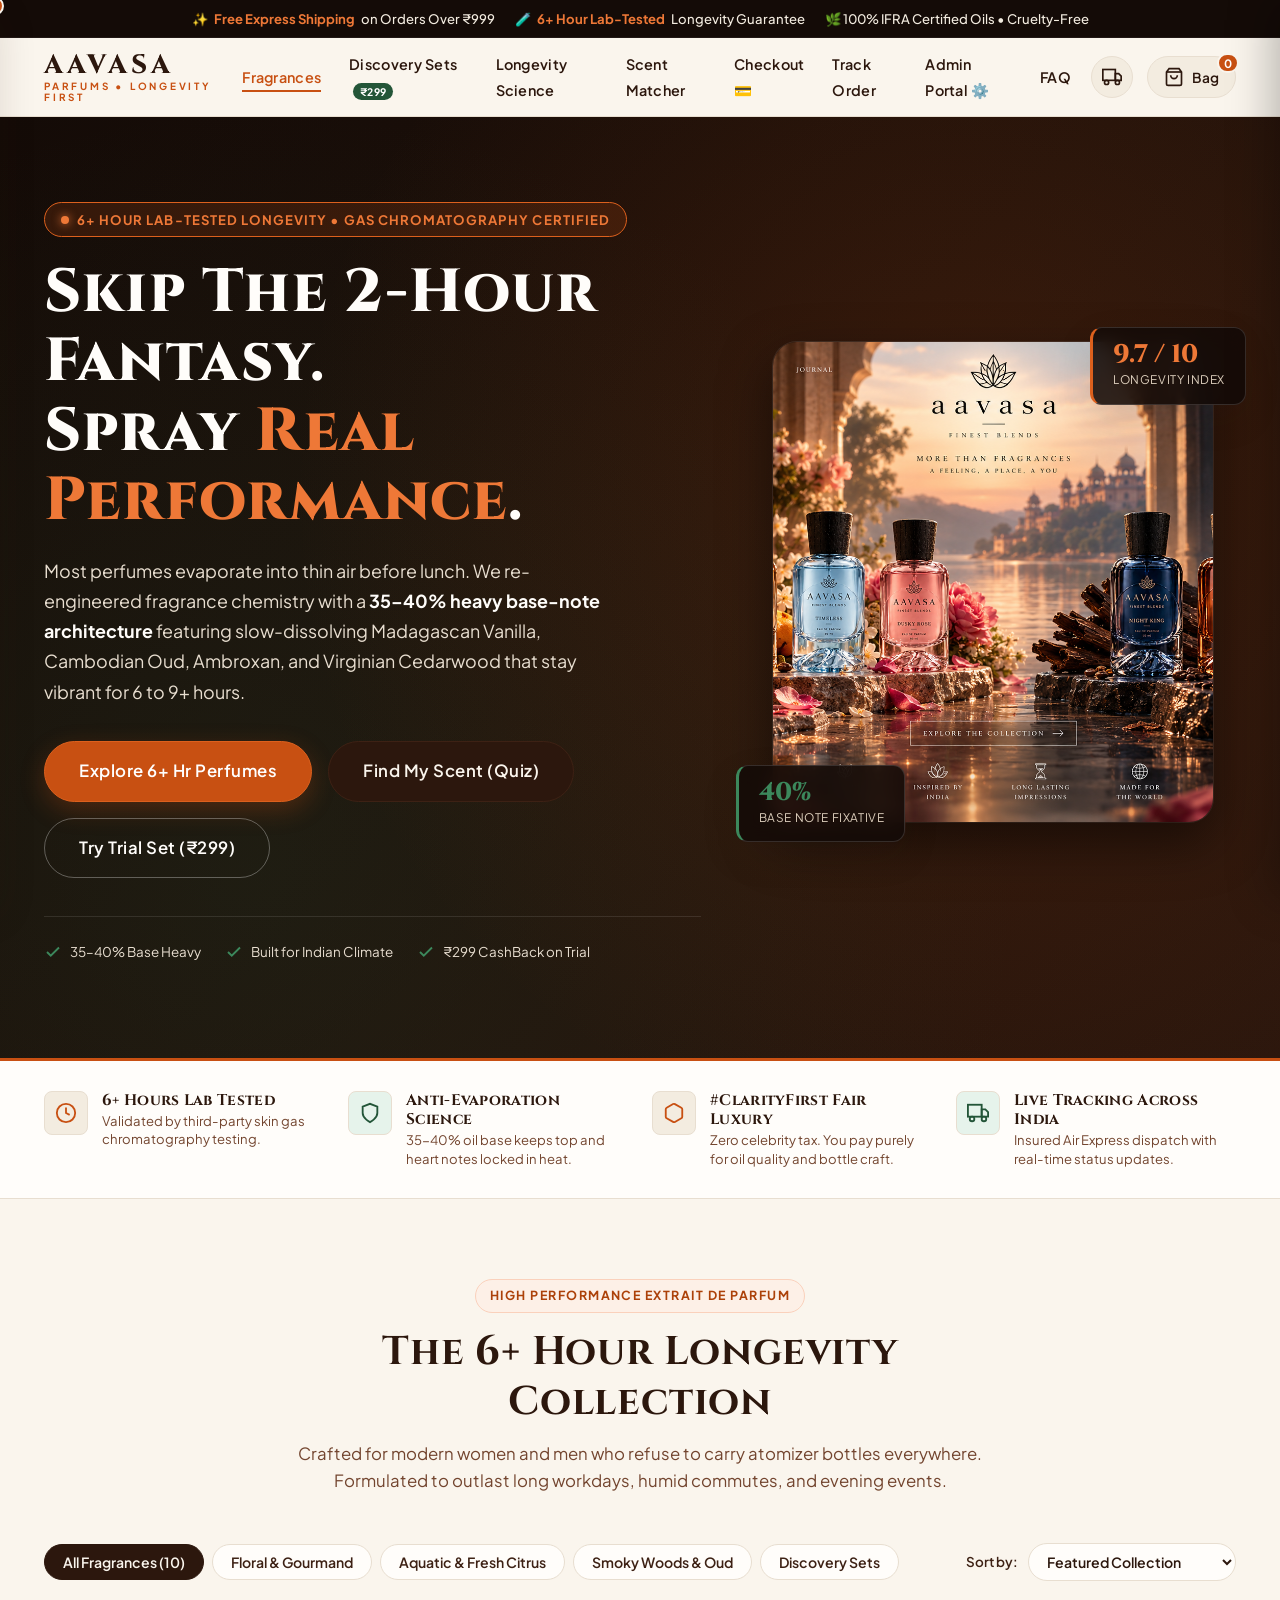
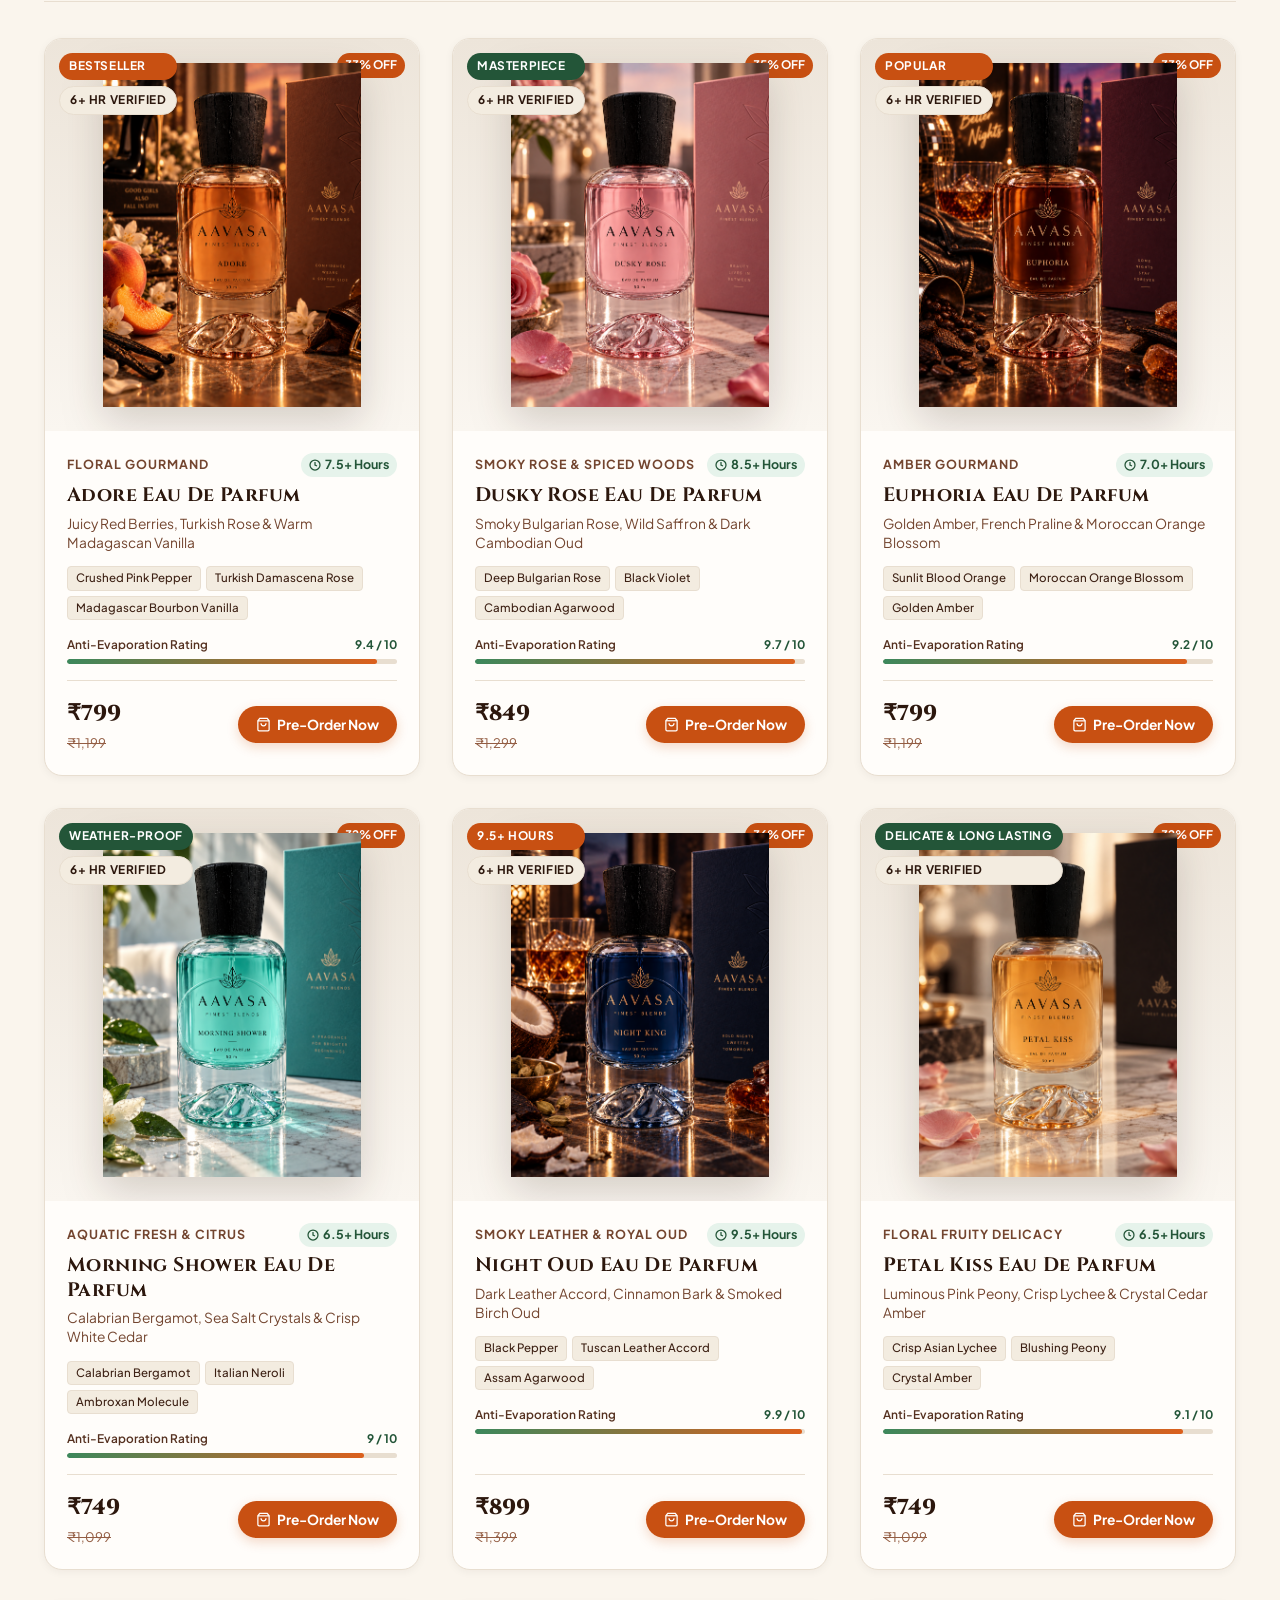
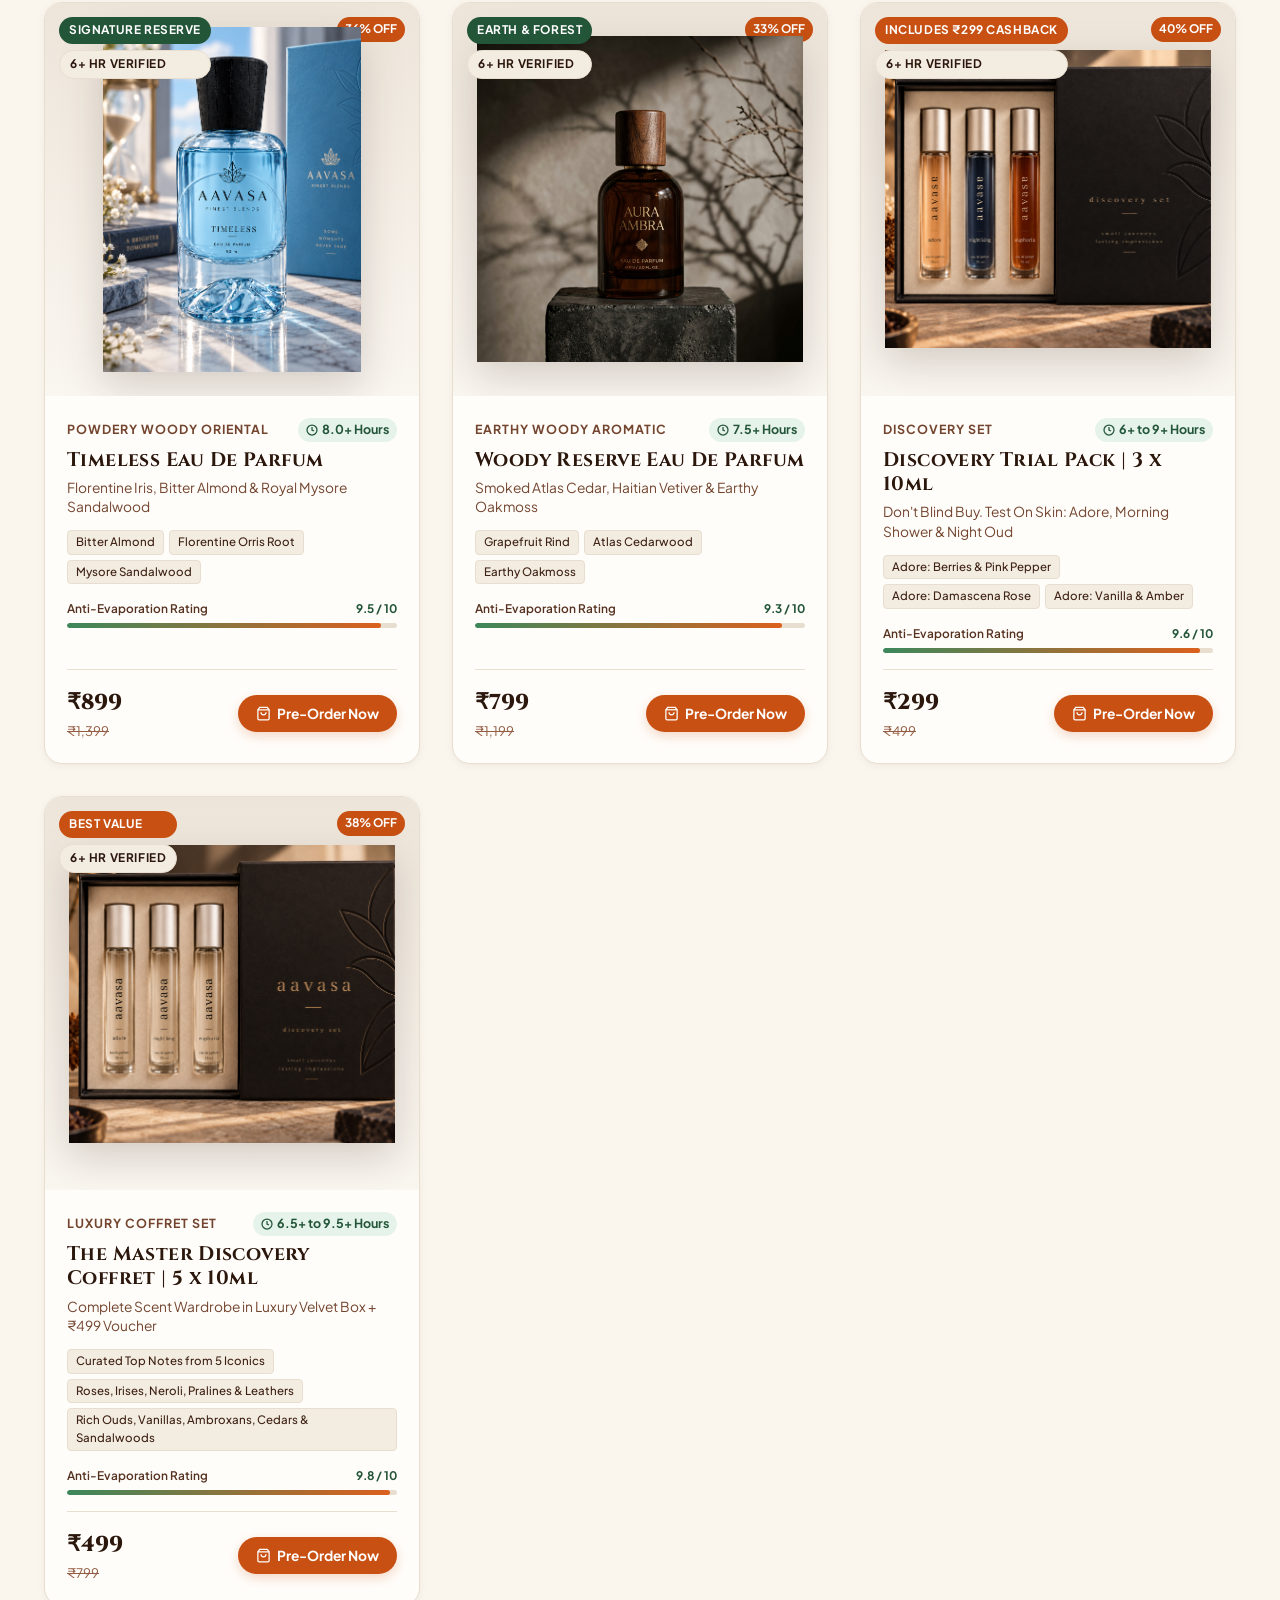
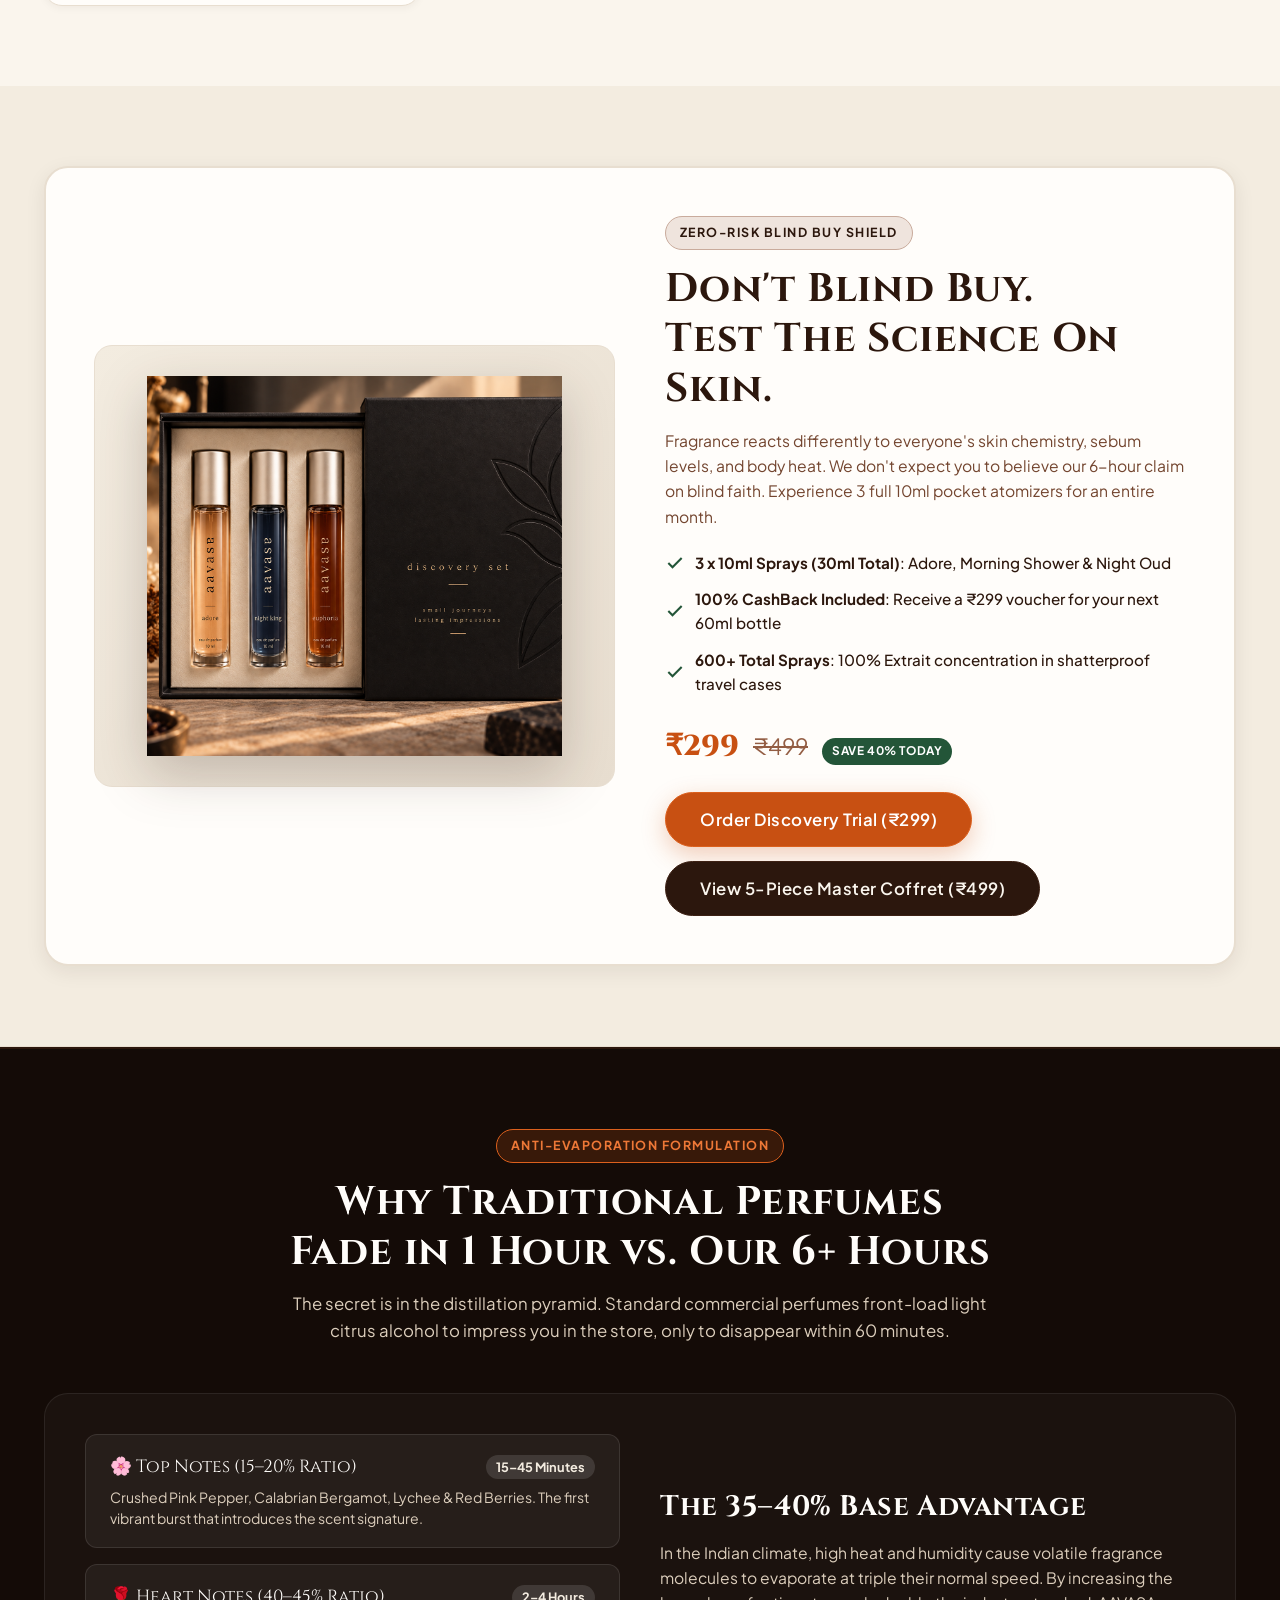
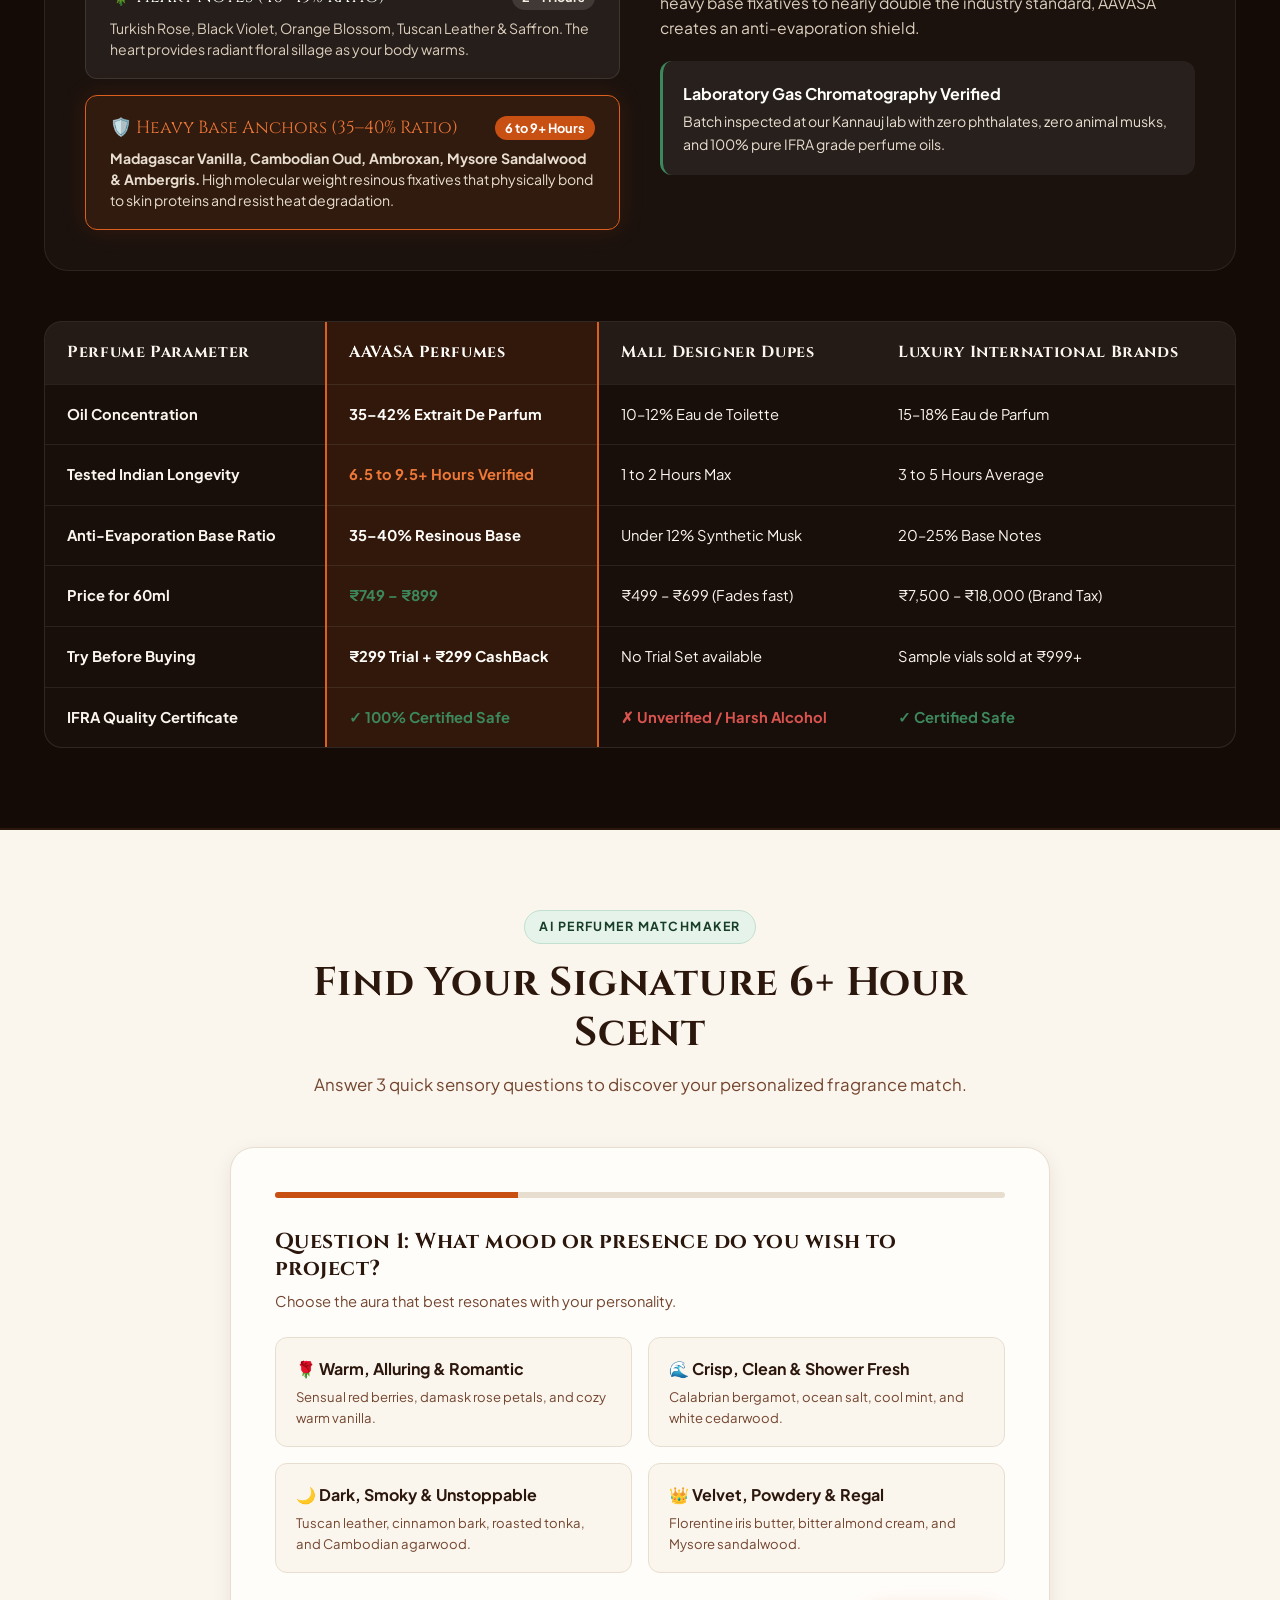
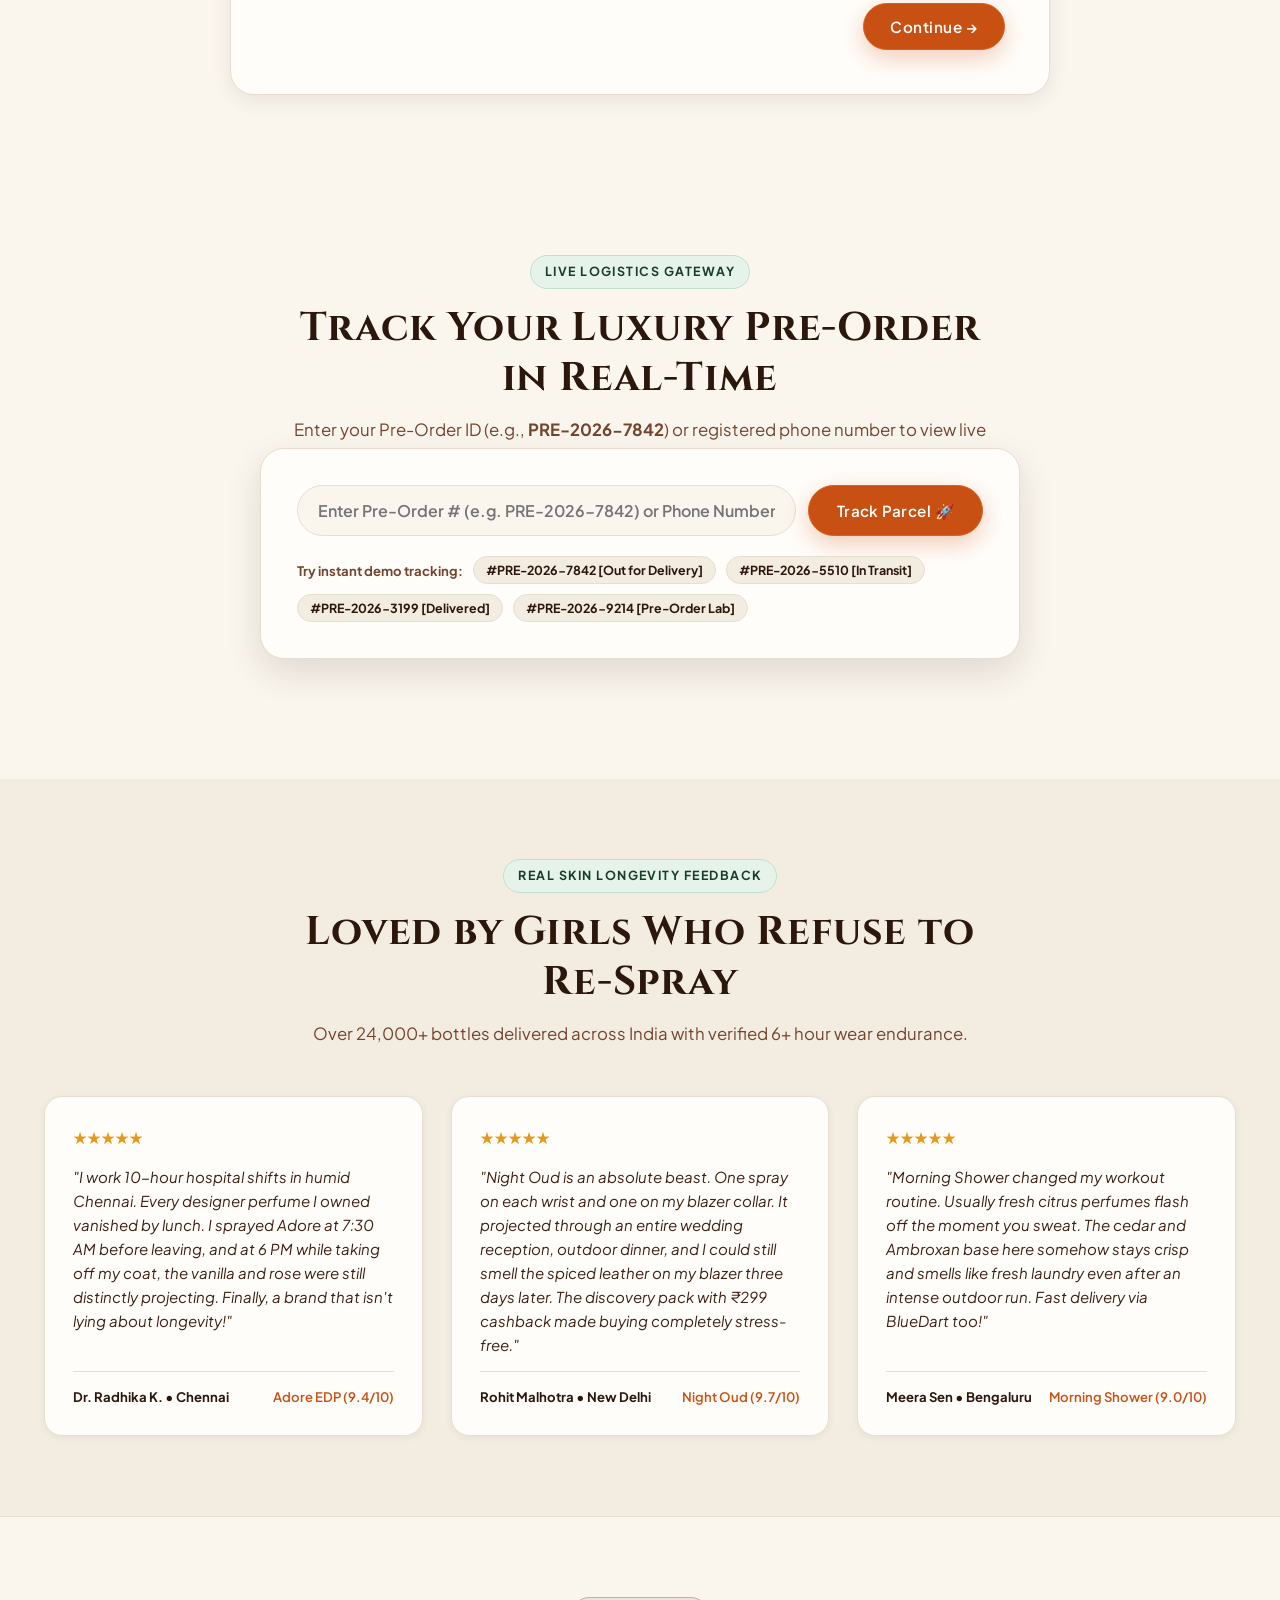
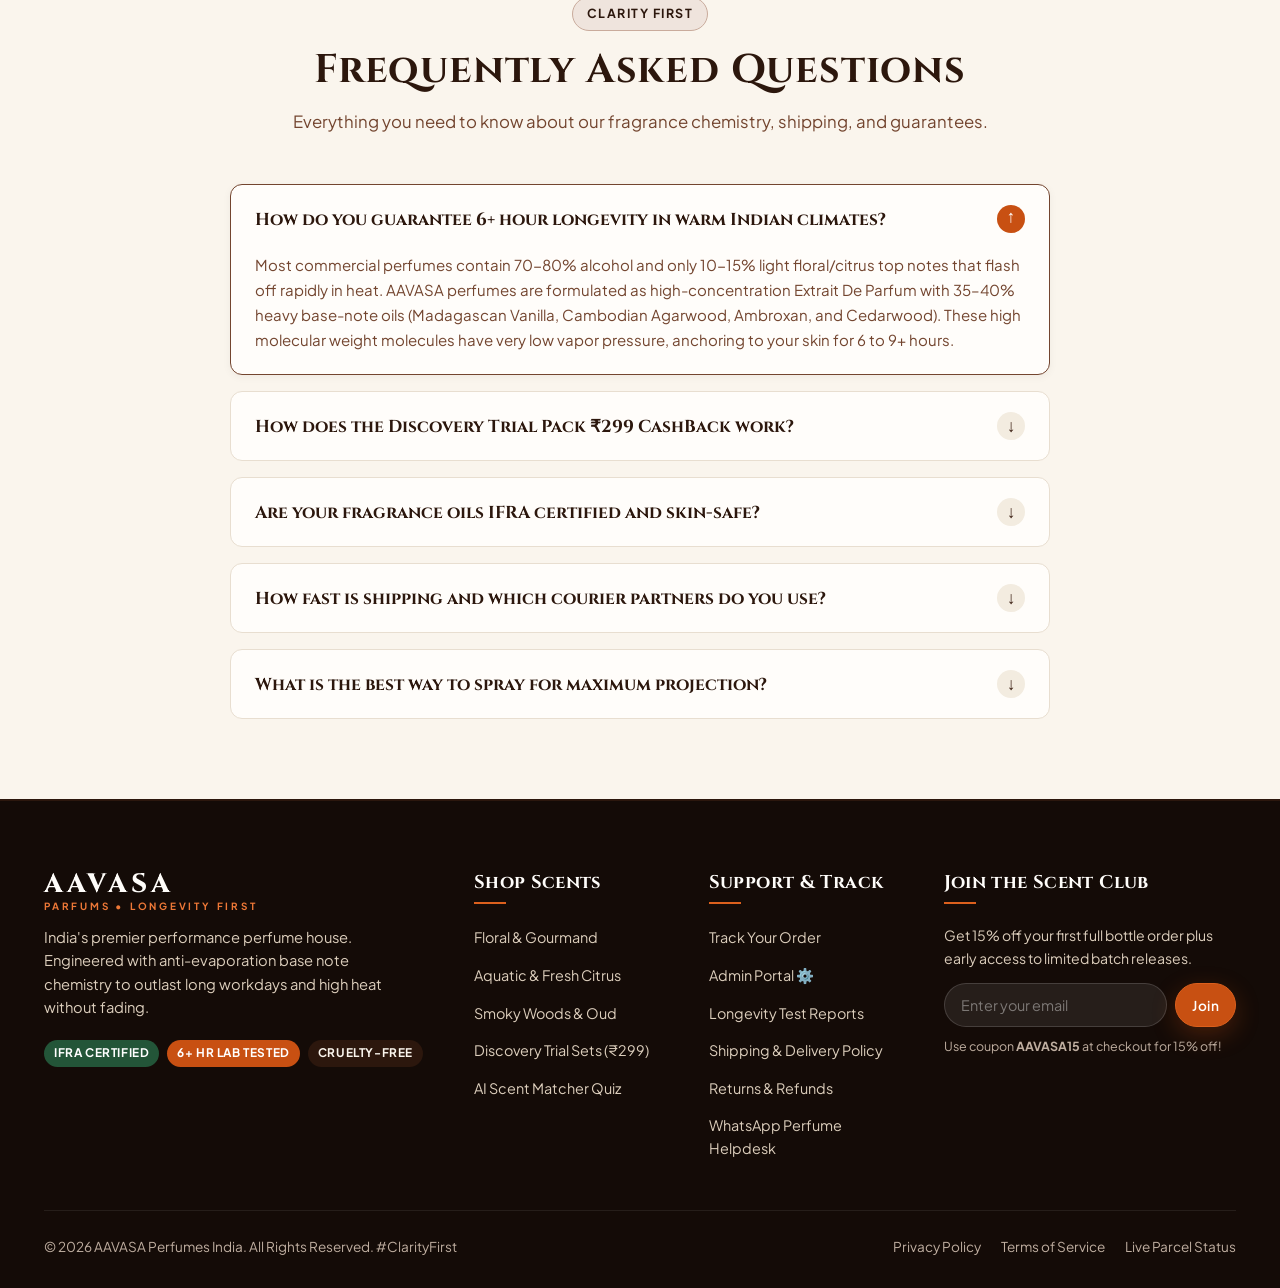
==== commit 84f82df7: "feat: add dedicated full-featured checkout.html page with multi-gateway payment portal, instant expr" ====
--- a/index.html
+++ b/index.html
@@ -56,6 +56,7 @@
           <li><a href="#discovery" class="nav-link">Discovery Sets <span class="nav-badge-pill">₹299</span></a></li>
           <li><a href="#science" class="nav-link">Longevity Science</a></li>
           <li><a href="#quiz" class="nav-link">Scent Matcher</a></li>
+          <li><a href="checkout.html" class="nav-link">Checkout 💳</a></li>
           <li><a href="#track" class="nav-link">Track Order</a></li>
           <li><a href="admin.html" class="nav-link">Admin Portal ⚙️</a></li>
           <li><a href="#faq" class="nav-link">FAQ</a></li>
@@ -104,6 +105,7 @@
       <li><a href="#science" class="mobile-nav-link">Longevity Science <span>→</span></a></li>
       <li><a href="#quiz" class="mobile-nav-link">Scent Finder Quiz <span>✨</span></a></li>
       <li><a href="#track" class="mobile-nav-link">Track Your Order <span>📦</span></a></li>
+      <li><a href="checkout.html" class="mobile-nav-link">Pre-Order Checkout <span>💳</span></a></li>
       <li><a href="admin.html" class="mobile-nav-link">Admin Portal <span>⚙️</span></a></li>
       <li><a href="#reviews" class="mobile-nav-link">Customer Reviews <span>★ 4.9</span></a></li>
       <li><a href="#faq" class="mobile-nav-link">Help & FAQ <span>→</span></a></li>
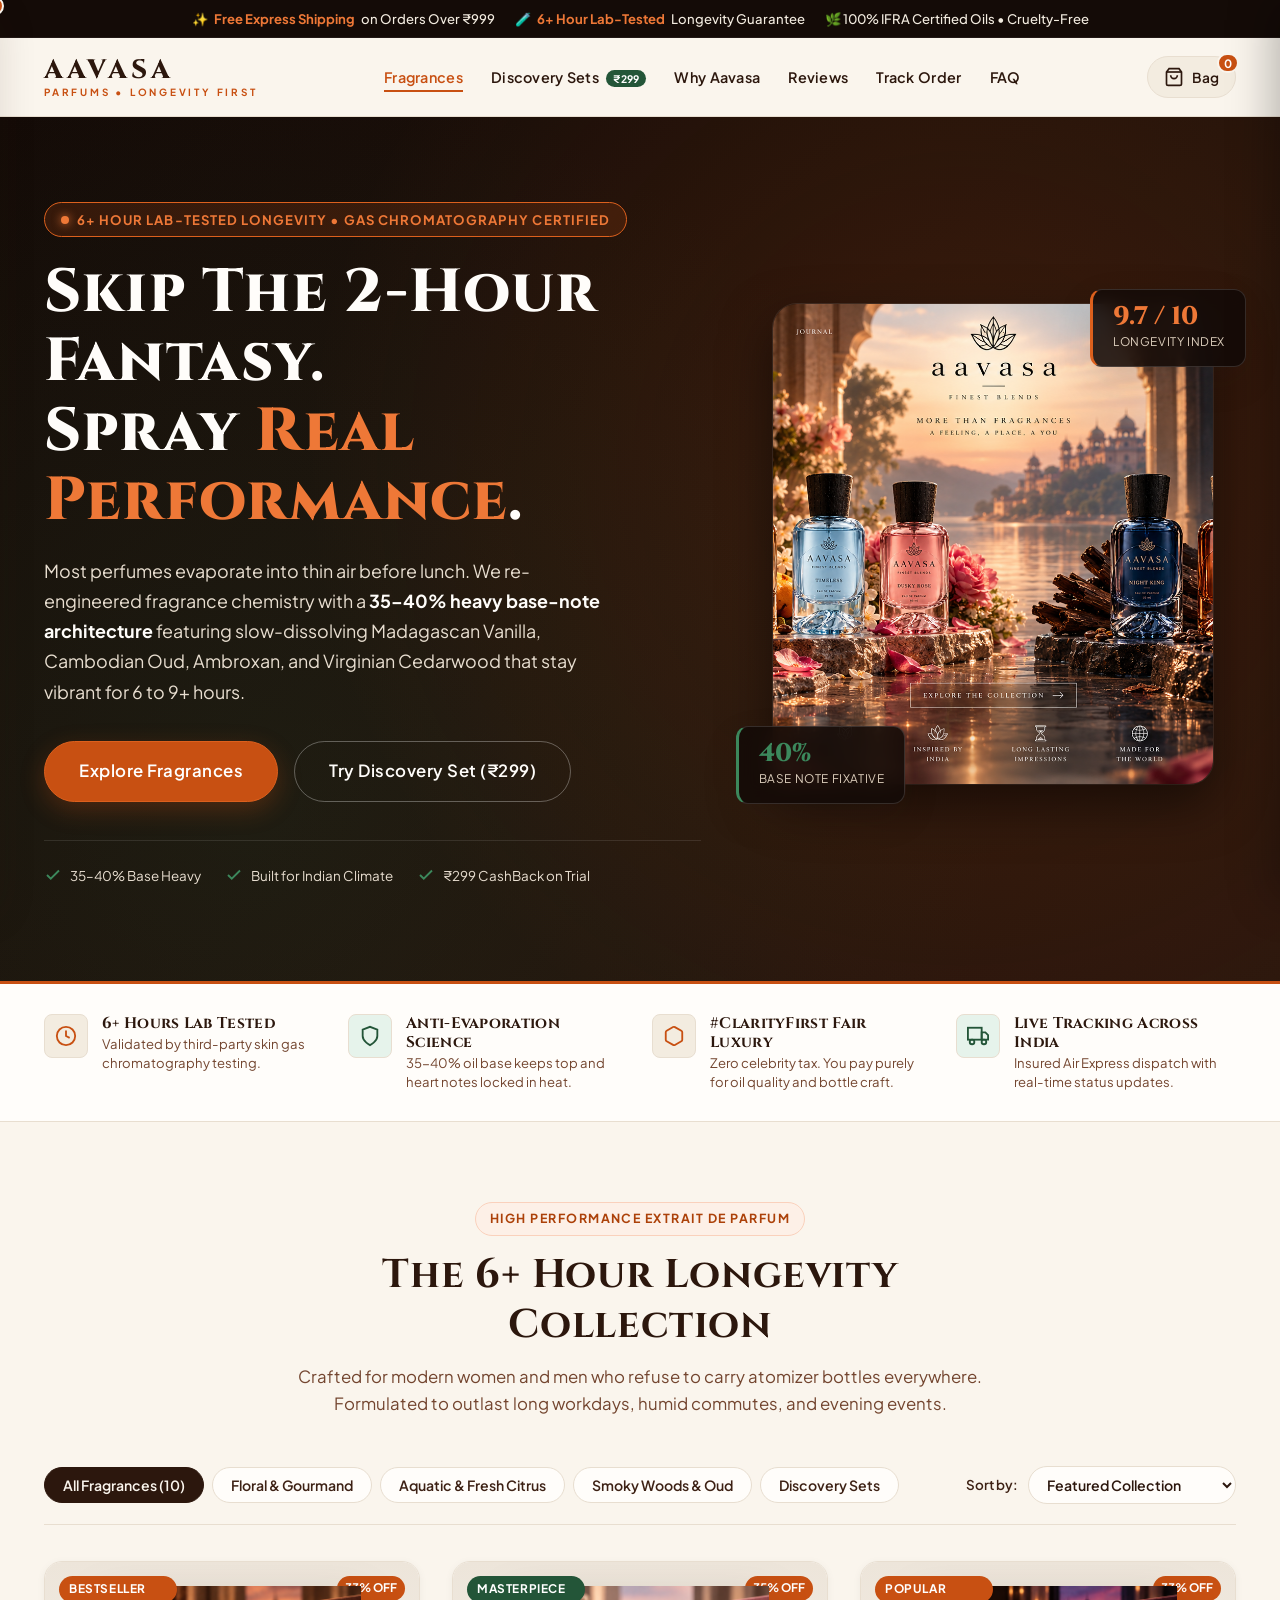
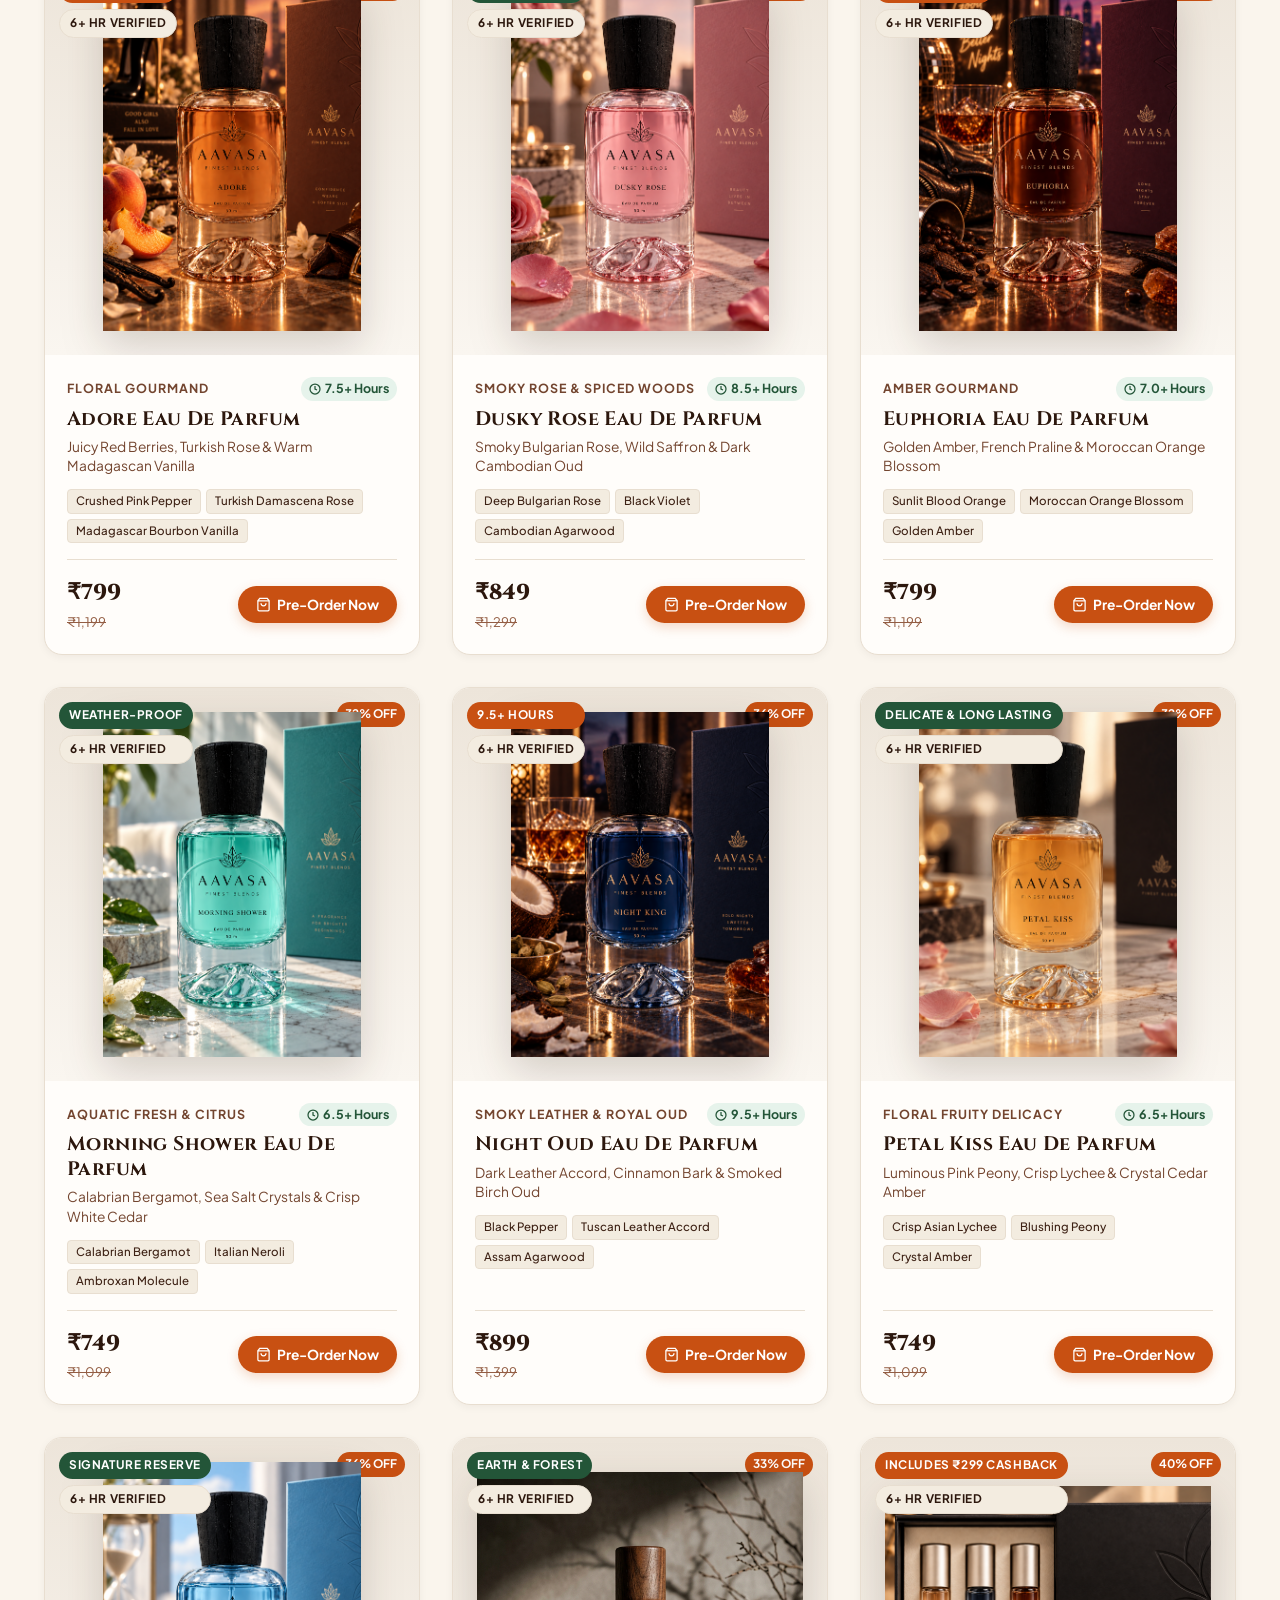
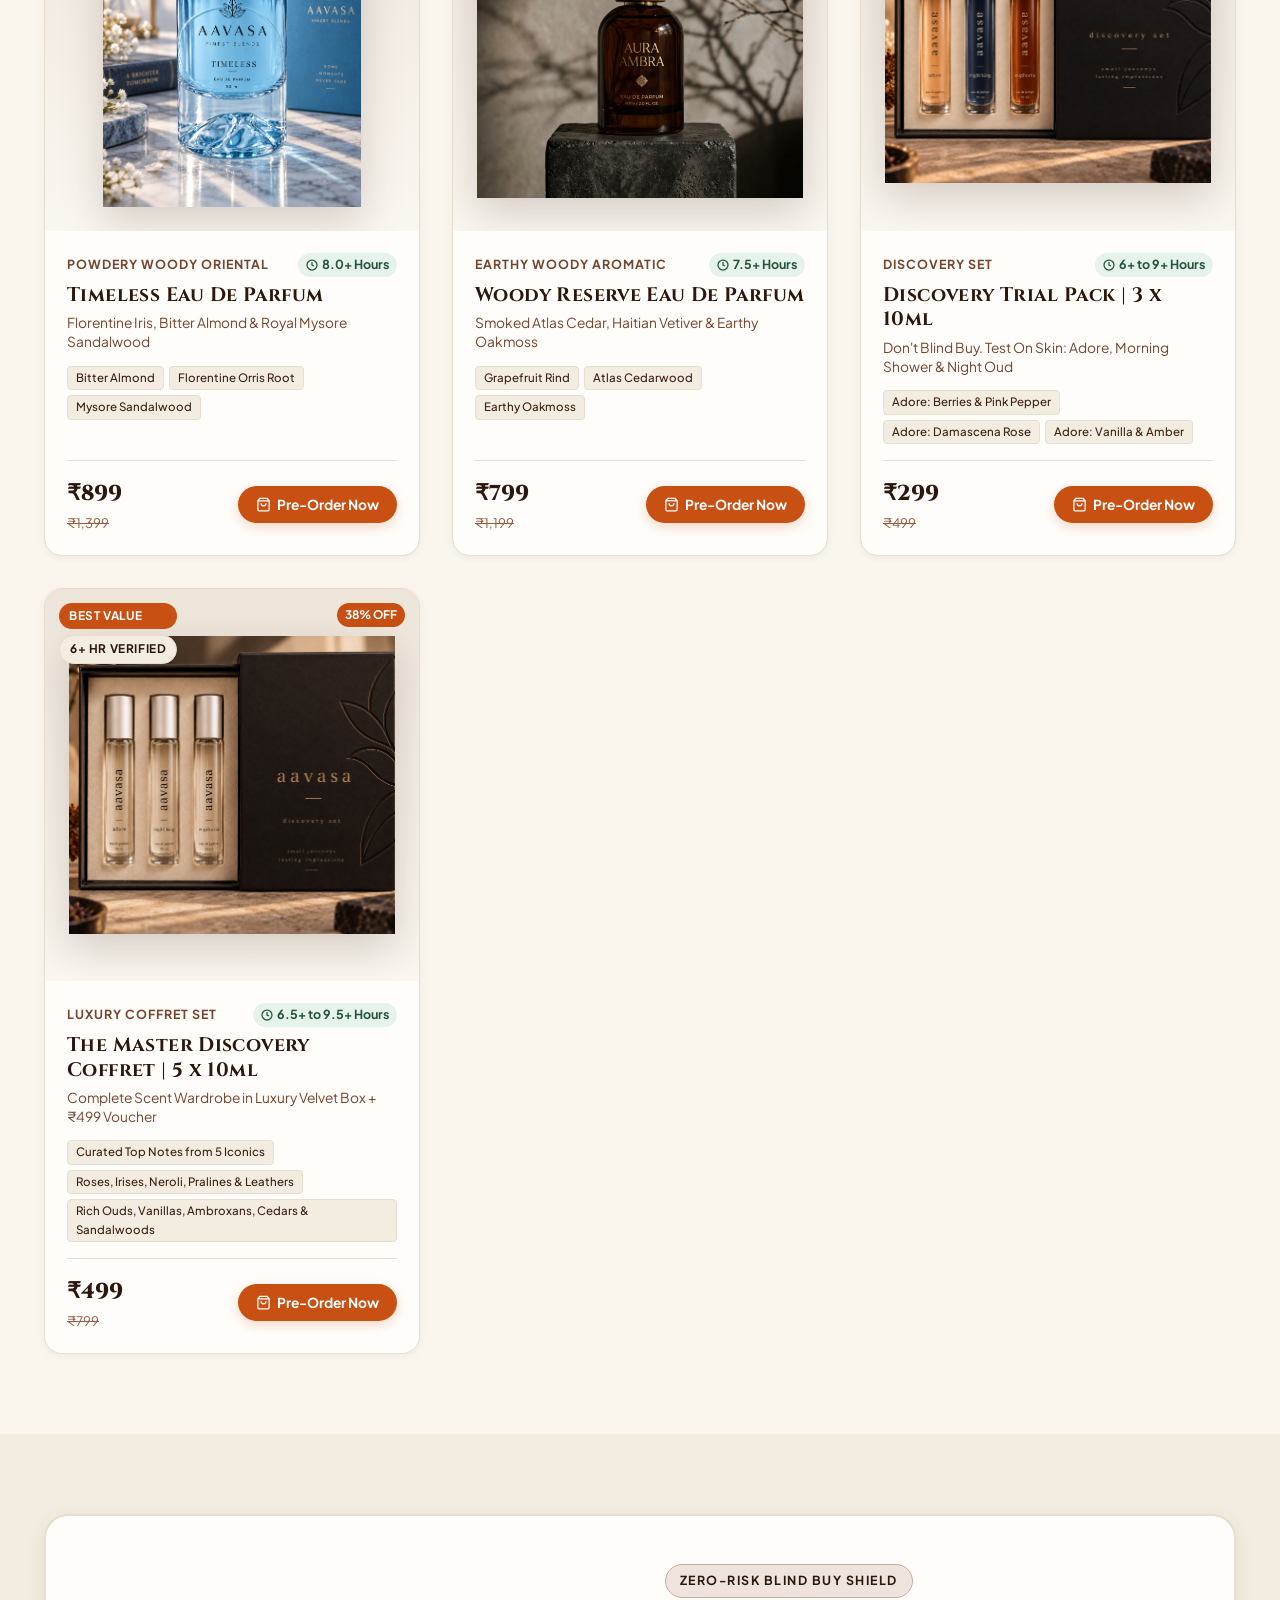
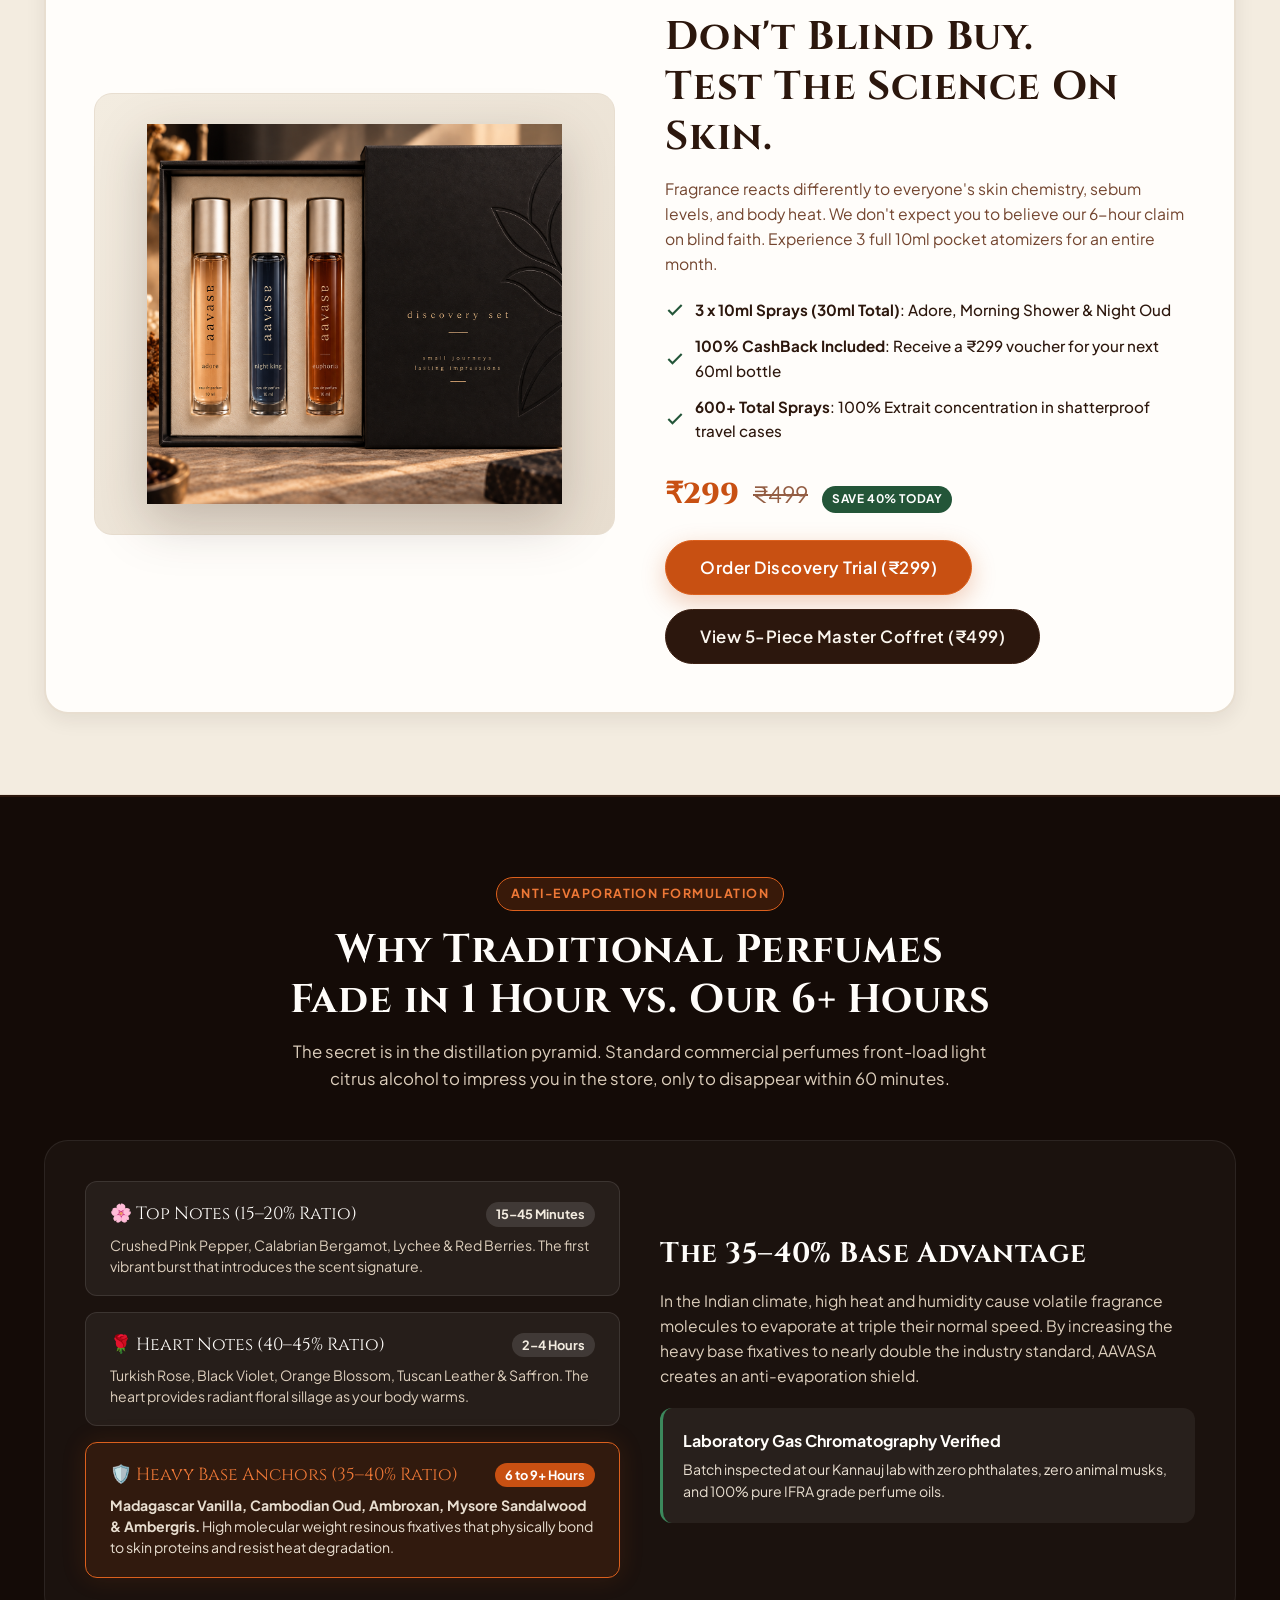
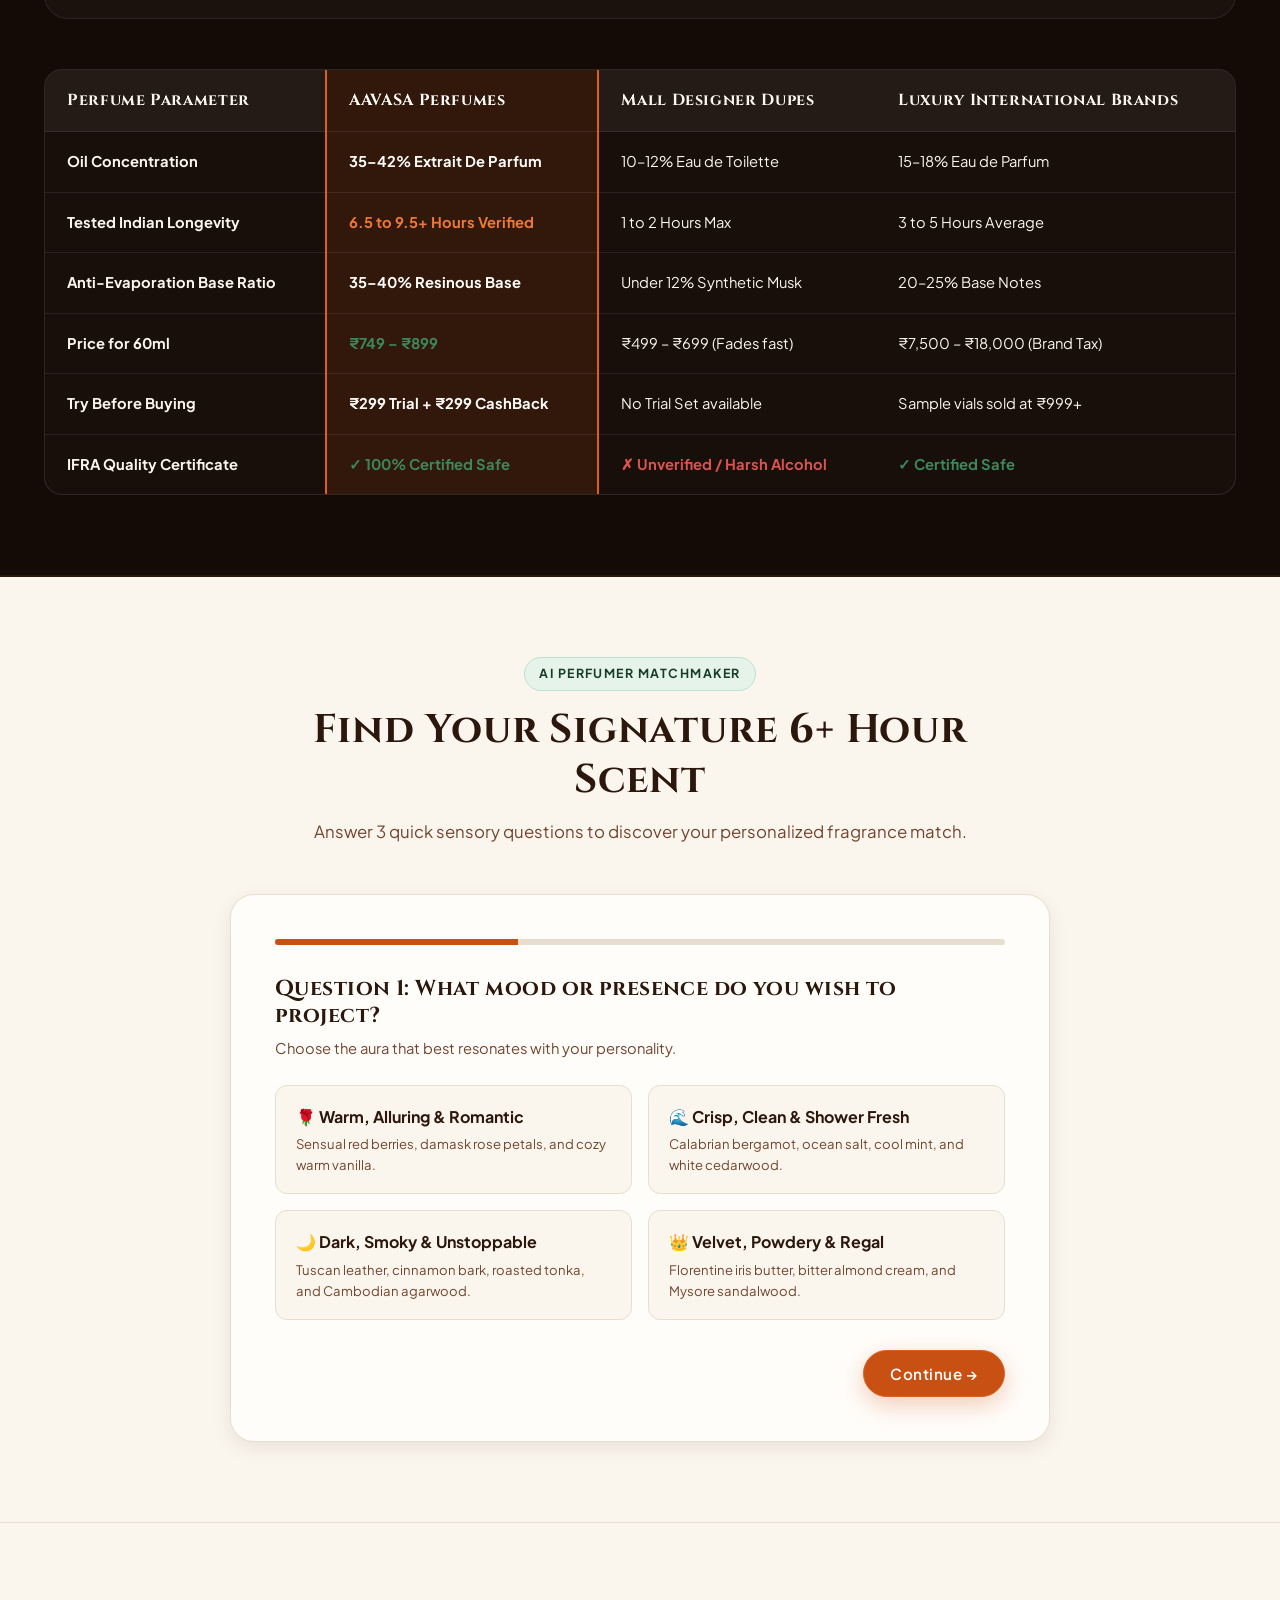
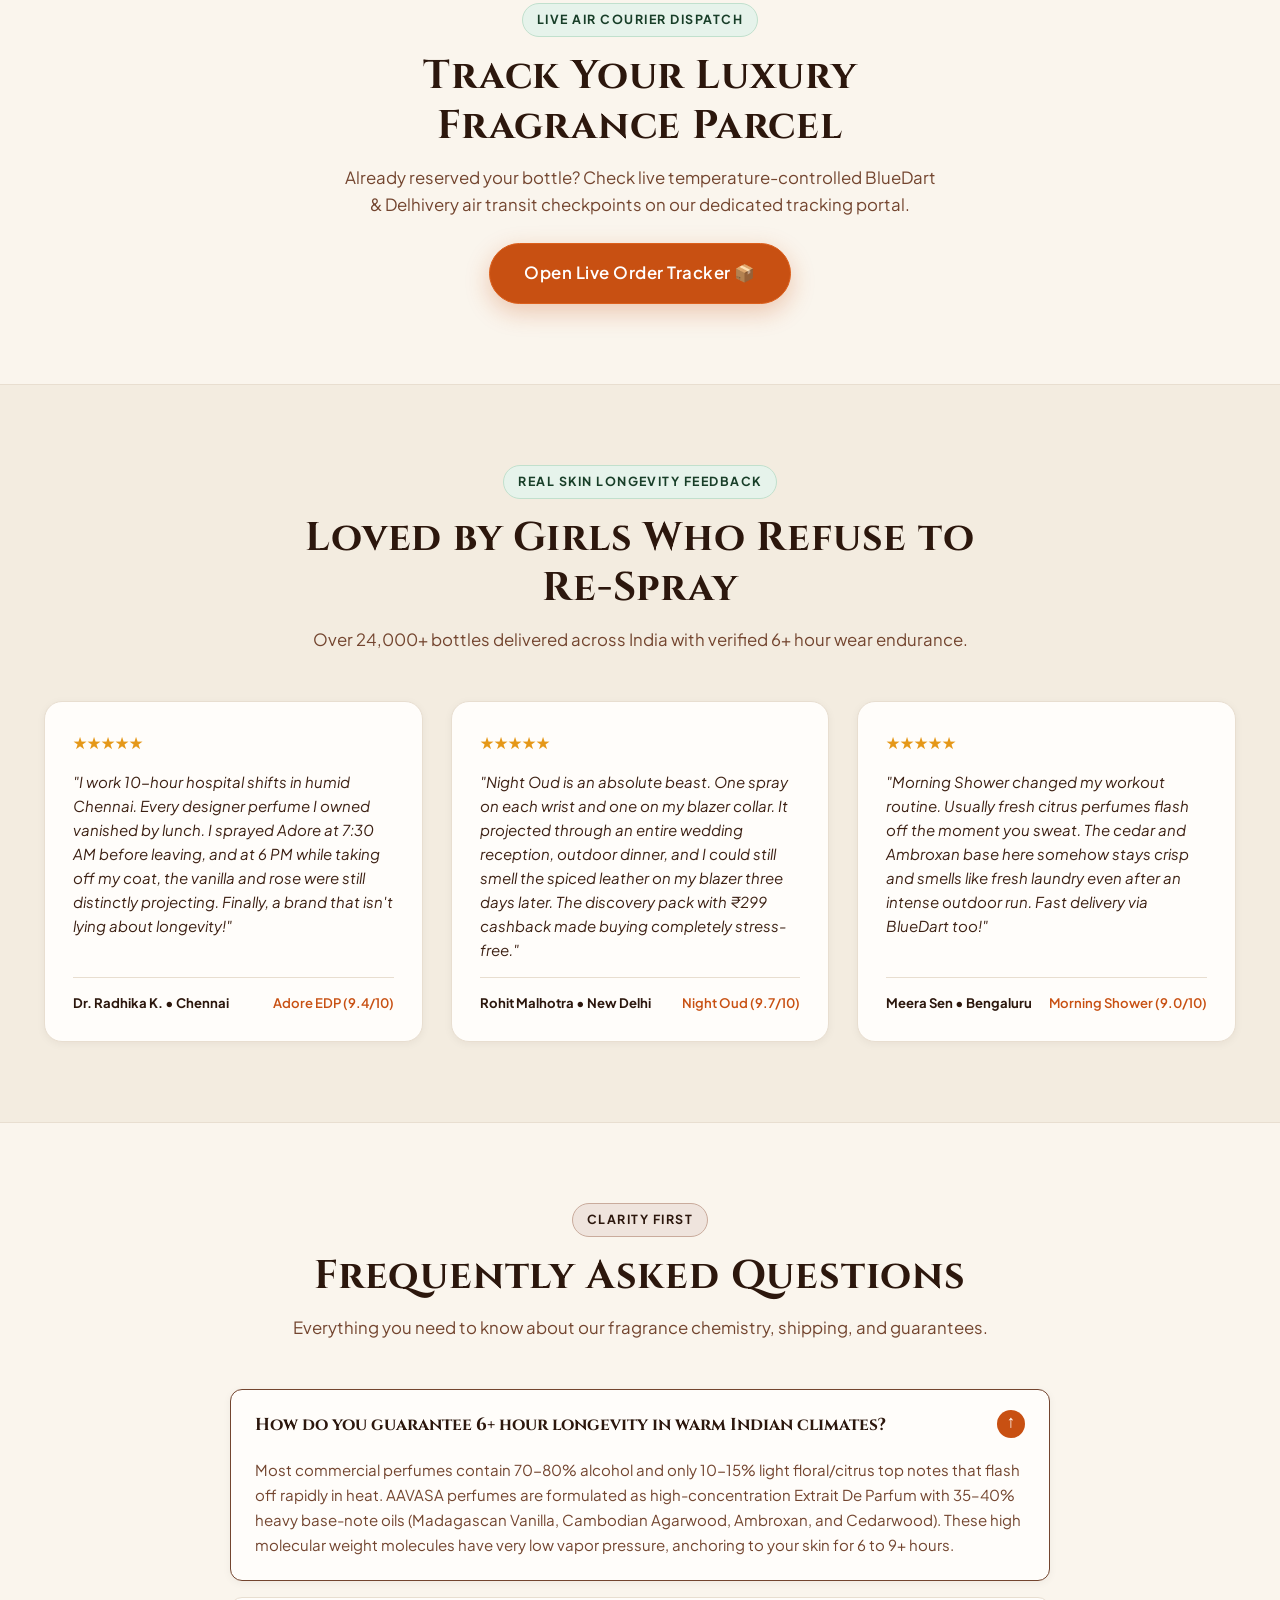
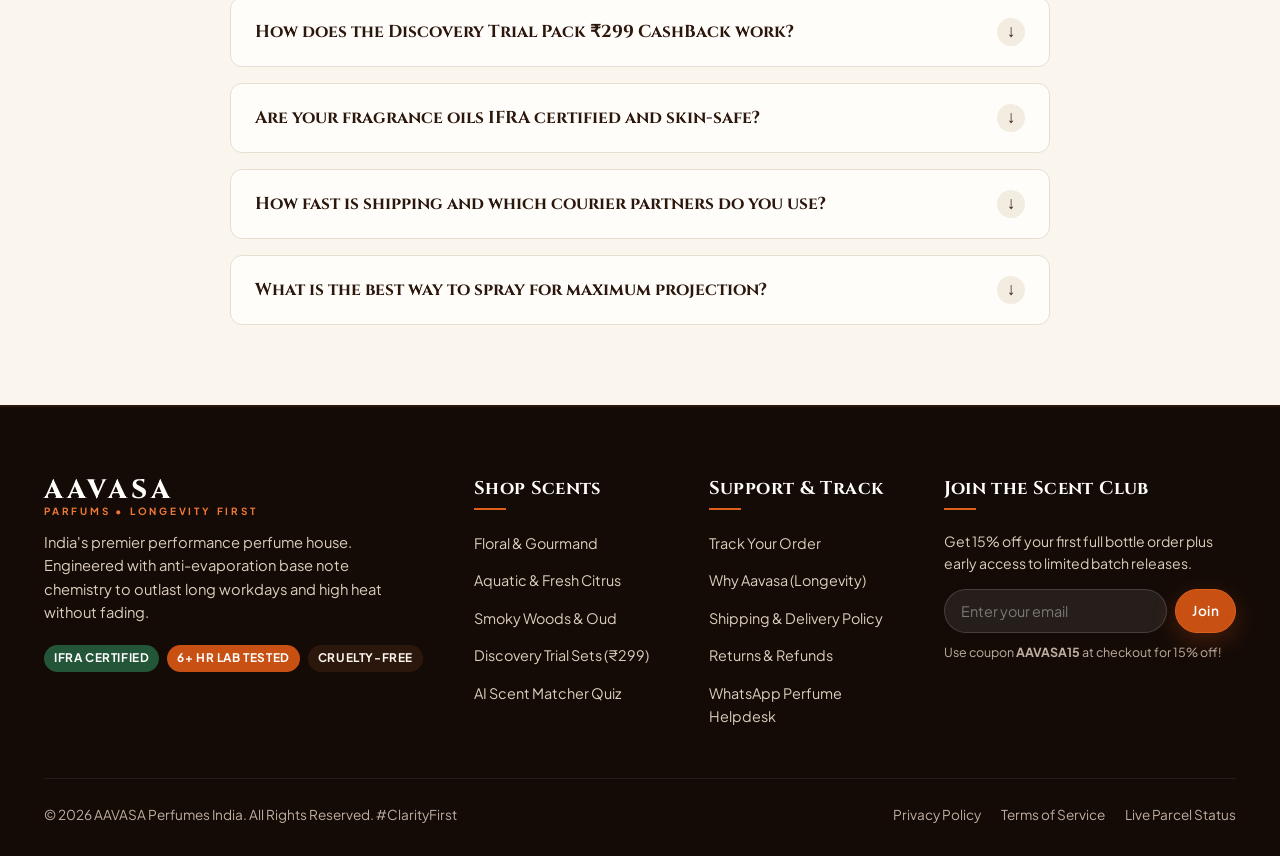
==== commit 3e2d3126: "feat: remove customer-facing admin portal and streamline storefront to match The Bold Rose minimalis" ====
--- a/index.html
+++ b/index.html
@@ -54,27 +54,15 @@
         <ul class="nav-links">
           <li><a href="#fragrances" class="nav-link active">Fragrances</a></li>
           <li><a href="#discovery" class="nav-link">Discovery Sets <span class="nav-badge-pill">₹299</span></a></li>
-          <li><a href="#science" class="nav-link">Longevity Science</a></li>
-          <li><a href="#quiz" class="nav-link">Scent Matcher</a></li>
-          <li><a href="checkout.html" class="nav-link">Checkout 💳</a></li>
-          <li><a href="#track" class="nav-link">Track Order</a></li>
-          <li><a href="admin.html" class="nav-link">Admin Portal ⚙️</a></li>
+          <li><a href="#science" class="nav-link">Why Aavasa</a></li>
+          <li><a href="#reviews" class="nav-link">Reviews</a></li>
+          <li><a href="track.html" class="nav-link">Track Order</a></li>
           <li><a href="#faq" class="nav-link">FAQ</a></li>
         </ul>
       </nav>
 
       <!-- Header Action Buttons -->
       <div class="header-actions">
-        <!-- Direct Track Button -->
-        <a href="#track" class="action-btn" title="Track Your Parcel" aria-label="Track Your Order">
-          <svg width="20" height="20" viewBox="0 0 24 24" fill="none" stroke="currentColor" stroke-width="2">
-            <rect x="1" y="3" width="15" height="13"></rect>
-            <polygon points="16 8 20 8 23 11 23 16 16 16 8"></polygon>
-            <circle cx="5.5" cy="18.5" r="2.5"></circle>
-            <circle cx="18.5" cy="18.5" r="2.5"></circle>
-          </svg>
-        </a>
-
         <!-- Cart Button with Counter -->
         <button class="action-btn cart-action-btn cart-trigger-btn" aria-label="View Shopping Bag">
           <svg width="20" height="20" viewBox="0 0 24 24" fill="none" stroke="currentColor" stroke-width="2">
@@ -102,12 +90,9 @@
     <ul class="mobile-nav-links">
       <li><a href="#fragrances" class="mobile-nav-link">Fragrances <span>→</span></a></li>
       <li><a href="#discovery" class="mobile-nav-link">Discovery Trial Sets <span>₹299</span></a></li>
-      <li><a href="#science" class="mobile-nav-link">Longevity Science <span>→</span></a></li>
-      <li><a href="#quiz" class="mobile-nav-link">Scent Finder Quiz <span>✨</span></a></li>
-      <li><a href="#track" class="mobile-nav-link">Track Your Order <span>📦</span></a></li>
-      <li><a href="checkout.html" class="mobile-nav-link">Pre-Order Checkout <span>💳</span></a></li>
-      <li><a href="admin.html" class="mobile-nav-link">Admin Portal <span>⚙️</span></a></li>
+      <li><a href="#science" class="mobile-nav-link">Why Aavasa <span>→</span></a></li>
       <li><a href="#reviews" class="mobile-nav-link">Customer Reviews <span>★ 4.9</span></a></li>
+      <li><a href="track.html" class="mobile-nav-link">Track Order <span>📦</span></a></li>
       <li><a href="#faq" class="mobile-nav-link">Help & FAQ <span>→</span></a></li>
     </ul>
     <div class="mobile-nav-footer-box">
@@ -140,10 +125,9 @@
           </p>
 
           <div class="hero-ctas">
-            <a href="#fragrances" class="btn btn-primary btn-lg">Explore 6+ Hr Perfumes</a>
-            <a href="#quiz" class="btn btn-secondary btn-lg">Find My Scent (Quiz)</a>
+            <a href="#fragrances" class="btn btn-primary btn-lg">Explore Fragrances</a>
             <a href="#discovery" class="btn btn-outline btn-lg text-cream-50 border-translucent">
-              Try Trial Set (₹299)
+              Try Discovery Set (₹299)
             </a>
           </div>
 
@@ -576,146 +560,17 @@
       </div>
     </section>
 
-    <!-- 7. ORDER TRACKING SECTION (FULLY FUNCTIONAL) -->
-    <section class="section-padding tracker-section" id="track">
-      <div class="container">
-        <div class="section-header">
-          <div class="section-tag green-tag">Live Logistics Gateway</div>
-          <h2 class="section-title">Track Your Luxury Pre-Order in Real-Time</h2>
-          <p class="section-desc">
-            Enter your Pre-Order ID (e.g., <strong>PRE-2026-7842</strong>) or registered phone number to view live 
-            temperature-monitored courier checkpoints and estimated delivery date.
-          </p>
-        </div>
-
-        <!-- Search Card -->
-        <div class="tracker-search-box">
-          <form class="tracker-search-form" id="trackerSearchForm">
-            <input 
-              type="text" 
-              class="tracker-search-input" 
-              id="trackerSearchInput" 
-              placeholder="Enter Pre-Order # (e.g. PRE-2026-7842) or Phone Number"
-              required
-            >
-            <button type="submit" class="btn btn-primary search-submit-btn">
-              Track Parcel 🚀
-            </button>
-          </form>
-
-          <div class="tracker-demo-chips">
-            <span class="font-bold">Try instant demo tracking:</span>
-            <button class="demo-chip-btn" data-orderid="PRE-2026-7842">#PRE-2026-7842 [Out for Delivery]</button>
-            <button class="demo-chip-btn" data-orderid="PRE-2026-5510">#PRE-2026-5510 [In Transit]</button>
-            <button class="demo-chip-btn" data-orderid="PRE-2026-3199">#PRE-2026-3199 [Delivered]</button>
-            <button class="demo-chip-btn" data-orderid="PRE-2026-9214">#PRE-2026-9214 [Pre-Order Lab]</button>
-          </div>
-        </div>
-
-        <!-- Dynamic Tracking Result Area -->
-        <div class="tracking-result-area" id="trackingResultArea">
-          <div class="tracking-card">
-            <!-- Status Header -->
-            <div class="tracking-header">
-              <div class="tracking-order-meta">
-                <h3 id="trackOrderIdTitle">Order AAV-2026-7842</h3>
-                <div class="tracking-awb-line">
-                  <span>Courier: <strong id="trackCourierName">BlueDart Air Express</strong></span>
-                  <span>•</span>
-                  <span>AWB: <strong id="trackAwbCode">BD-88492019</strong></span>
-                  <button class="copy-awb-btn" id="copyAwbBtn" title="Copy tracking number">Copy AWB</button>
-                </div>
-              </div>
-              <div class="tracking-eta-box">
-                <div class="eta-label">Estimated Delivery</div>
-                <div class="eta-date" id="trackEtaDisplay">Today by 6:00 PM</div>
-                <div class="mt-6">
-                  <span class="tracking-status-badge in-transit" id="trackStatusBadge">In Transit</span>
-                </div>
-              </div>
-            </div>
-
-            <!-- Stepper Progress Bar -->
-            <div class="tracking-stepper-wrap">
-              <div class="stepper-track">
-                <div class="stepper-progress-fill" id="stepperProgressFill"></div>
-                
-                <div class="stepper-node completed" data-step="1">
-                  <div class="node-icon-circle">✓</div>
-                  <div class="node-title">Order Confirmed</div>
-                  <div class="node-time">Payment Verified</div>
-                </div>
-
-                <div class="stepper-node completed" data-step="2">
-                  <div class="node-icon-circle">✓</div>
-                  <div class="node-title">Lab Batch Tested</div>
-                  <div class="node-time">6+ Hr Check Passed</div>
-                </div>
-
-                <div class="stepper-node completed" data-step="3">
-                  <div class="node-icon-circle">✓</div>
-                  <div class="node-title">Velvet Packed</div>
-                  <div class="node-time">Crushproof Box</div>
-                </div>
-
-                <div class="stepper-node active" data-step="4">
-                  <div class="node-icon-circle">🚚</div>
-                  <div class="node-title">Out for Delivery</div>
-                  <div class="node-time">Courier Handover</div>
-                </div>
-
-                <div class="stepper-node" data-step="5">
-                  <div class="node-icon-circle">🎁</div>
-                  <div class="node-title">Delivered</div>
-                  <div class="node-time">Package Handover</div>
-                </div>
-              </div>
-            </div>
-
-            <!-- Two-Column Details -->
-            <div class="tracking-details-grid">
-              <!-- Transit Logs -->
-              <div class="timeline-logs">
-                <h4>
-                  <svg width="20" height="20" viewBox="0 0 24 24" fill="none" stroke="currentColor" stroke-width="2">
-                    <polyline points="22 12 18 12 15 21 9 3 6 12 2 12"></polyline>
-                  </svg>
-                  Live Transit Checkpoints
-                </h4>
-                <div class="logs-list" id="trackingLogsList"></div>
-              </div>
-
-              <!-- Package Breakdown & Address -->
-              <div class="tracking-items-box">
-                <h4>
-                  <svg width="20" height="20" viewBox="0 0 24 24" fill="none" stroke="currentColor" stroke-width="2">
-                    <path d="M6 2L3 6v14a2 2 0 0 0 2 2h14a2 2 0 0 0 2-2V6l-3-4z"></path>
-                    <line x1="3" y1="6" x2="21" y2="6"></line>
-                    <path d="M16 10a4 4 0 0 1-8 0"></path>
-                  </svg>
-                  Package Contents
-                </h4>
-                <div id="trackingPackageItems"></div>
-                <div class="tracking-address-box" id="trackingAddressBox"></div>
-              </div>
-            </div>
-
-            <!-- Actions Bar -->
-            <div class="tracking-actions-bar">
-              <div class="tracker-helper-text">
-                Need to reschedule delivery? Contact BlueDart VIP Desk at <strong>1800 209 1234</strong>
-              </div>
-              <div class="btn-group-row">
-                <button class="btn btn-outline btn-sm" id="openInvoiceBtn">
-                  📄 View Tax Invoice
-                </button>
-                <a href="https://wa.me/919820012345?text=Hi%20AAVASA%20Support,%20I%20have%20a%20query%20about%20my%20order" target="_blank" class="btn btn-secondary btn-sm">
-                  💬 WhatsApp Support
-                </a>
-              </div>
-            </div>
-          </div>
-        </div>
+    <!-- 7. ORDER TRACKING GATEWAY BANNER -->
+    <section class="section-padding tracking-banner-section" id="track">
+      <div class="container tracking-banner-card">
+        <div class="section-tag green-tag">Live Air Courier Dispatch</div>
+        <h2 class="section-title">Track Your Luxury Fragrance Parcel</h2>
+        <p class="section-desc mb-24">
+          Already reserved your bottle? Check live temperature-controlled BlueDart &amp; Delhivery air transit checkpoints on our dedicated tracking portal.
+        </p>
+        <a href="track.html" class="btn btn-primary btn-lg">
+          Open Live Order Tracker 📦
+        </a>
       </div>
     </section>
 
@@ -890,9 +745,8 @@
         <div class="footer-col">
           <h4>Support & Track</h4>
           <ul class="footer-links">
-            <li><a href="#track" class="footer-link">Track Your Order</a></li>
-            <li><a href="admin.html" class="footer-link">Admin Portal ⚙️</a></li>
-            <li><a href="#science" class="footer-link">Longevity Test Reports</a></li>
+            <li><a href="track.html" class="footer-link">Track Your Order</a></li>
+            <li><a href="#science" class="footer-link">Why Aavasa (Longevity)</a></li>
             <li><a href="#faq" class="footer-link">Shipping & Delivery Policy</a></li>
             <li><a href="#faq" class="footer-link">Returns & Refunds</a></li>
             <li><a href="https://wa.me/919820012345" target="_blank" class="footer-link">WhatsApp Perfume Helpdesk</a></li>
@@ -921,7 +775,7 @@
         <div class="footer-bottom-links">
           <a href="#faq">Privacy Policy</a>
           <a href="#faq">Terms of Service</a>
-          <a href="#track">Live Parcel Status</a>
+          <a href="track.html">Live Parcel Status</a>
         </div>
       </div>
     </div>
@@ -1032,350 +886,9 @@
     </div>
   </div>
 
-  <!-- Interactive Payment Portal Modal (Fully Functional Gateway) -->
-  <div class="checkout-modal-wrap" id="checkoutModal">
-    <div class="checkout-card">
-      <div class="checkout-header">
-        <div class="checkout-title">
-          <svg width="22" height="22" viewBox="0 0 24 24" fill="none" stroke="currentColor" stroke-width="2">
-            <rect x="1" y="4" width="22" height="16" rx="2" ry="2"></rect>
-            <line x1="1" y1="10" x2="23" y2="10"></line>
-          </svg>
-          <span>AAVASA Pre-Order Reserve Portal</span>
-        </div>
-        <div class="flex-align-gap">
-          <span class="checkout-security-tag">🔒 256-Bit SSL Encrypted</span>
-          <button class="cart-close-btn border-contrast-btn" id="checkoutCloseBtn">✕</button>
-        </div>
-      </div>
-
-      <!-- Processing Overlay (Simulated Gateway Handshake) -->
-      <div class="payment-processing-overlay" id="paymentProcessingOverlay">
-        <div class="processing-spinner"></div>
-        <h3 class="font-serif fs-md mb-8">Securing Pre-Order Allocation</h3>
-        <p id="processingStatusText" class="text-choco-500 fs-sm">Securing your limited batch reservation...</p>
-        <div class="rbi-compliance-note">
-          🛡️ RBI Mandated 3D Secure Compliance Active
-        </div>
-      </div>
-
-      <!-- Order Placed Success Screen -->
-      <div class="order-success-screen" id="orderSuccessScreen">
-        <div class="success-check-icon">
-          <svg width="36" height="36" viewBox="0 0 24 24" fill="none" stroke="currentColor" stroke-width="3">
-            <polyline points="20 6 9 17 4 12"></polyline>
-          </svg>
-        </div>
-        <h2 class="font-serif mb-8">Pre-Order Reserved Successfully!</h2>
-        <p class="text-muted mb-24">
-          Thank you for choosing AAVASA Perfumes. Your 6+ hour longevity bottle from Limited Batch 01 has been reserved.
-        </p>
-
-        <div class="success-details-card">
-          <div class="summary-detail-row">
-            <span class="meta-field-label">Pre-Order Reference ID:</span>
-            <strong id="successOrderIdDisplay" class="fs-md text-orange-600">PRE-2026-7842</strong>
-          </div>
-          <div class="summary-detail-row">
-            <span class="meta-field-label">Pre-Order Tracking AWB:</span>
-            <strong id="successAwbDisplay">BD-88492019</strong>
-          </div>
-          <div class="summary-detail-row">
-            <span class="meta-field-label">Batch Dispatch:</span>
-            <strong id="successEtaDisplay" class="text-green-700">Batch 01 Priority Release</strong>
-          </div>
-        </div>
-
-        <div class="btn-group-row flex-center">
-          <button class="btn btn-primary btn-lg" id="trackPlacedOrderBtn">
-            Track My Pre-Order 📦
-          </button>
-          <button class="btn btn-secondary btn-lg" id="successContinueShoppingBtn">
-            Continue Browsing
-          </button>
-        </div>
-      </div>
-
-      <!-- Checkout Form Body -->
-      <div class="checkout-body" id="checkoutBody">
-        <!-- Left Column: Steps -->
-        <div class="checkout-steps-col">
-          <!-- Stepper Indicator -->
-          <div class="checkout-steps">
-            <div class="step-item active">
-              <span class="step-bubble">1</span>
-              <span>Address</span>
-            </div>
-            <div class="step-item">
-              <span class="step-bubble">2</span>
-              <span>Batch Allocation</span>
-            </div>
-            <div class="step-item">
-              <span class="step-bubble">3</span>
-              <span>Pre-Order Payment</span>
-            </div>
-          </div>
-
-          <!-- Step 1: Address -->
-          <div id="checkoutStep1">
-            <h4 class="mb-16">1. Shipping & Contact Details</h4>
-            <form id="checkoutAddressForm">
-              <div class="form-grid-2">
-                <div class="form-group">
-                  <label class="form-label" for="custName">Full Name *</label>
-                  <input type="text" class="form-input" id="custName" placeholder="e.g. Priya Sharma" required>
-                </div>
-                <div class="form-group">
-                  <label class="form-label" for="custPhone">Mobile Number (10 digits) *</label>
-                  <input type="tel" class="form-input" id="custPhone" placeholder="e.g. 9820144521" maxlength="10" required>
-                </div>
-              </div>
-
-              <div class="form-group">
-                <label class="form-label" for="custEmail">Email Address (for Invoice & Live Tracking) *</label>
-                <input type="email" class="form-input" id="custEmail" placeholder="e.g. priya@gmail.com" required>
-              </div>
-
-              <div class="form-group">
-                <label class="form-label" for="custAddress">Flat, House No., Building, Street *</label>
-                <input type="text" class="form-input" id="custAddress" placeholder="e.g. 402, Sea Green Heights, Worli" required>
-              </div>
-
-              <div class="form-grid-2">
-                <div class="form-group">
-                  <label class="form-label" for="custCity">City *</label>
-                  <input type="text" class="form-input" id="custCity" placeholder="e.g. Mumbai" required>
-                </div>
-                <div class="form-group">
-                  <label class="form-label" for="custState">State *</label>
-                  <input type="text" class="form-input" id="custState" placeholder="e.g. Maharashtra" required>
-                </div>
-              </div>
-
-              <div class="form-group">
-                <label class="form-label" for="custPin">PIN Code (6 digits) *</label>
-                <input type="text" class="form-input" id="custPin" placeholder="e.g. 400018" maxlength="6" required>
-              </div>
-
-              <button type="button" class="btn btn-primary btn-block" id="toStep2Btn">
-                Continue to Batch Allocation →
-              </button>
-            </form>
-          </div>
-
-          <!-- Step 2: Shipping Method & Pre-Order Batch -->
-          <div id="checkoutStep2" class="d-none">
-            <h4 class="mb-16">2. Select Pre-Order Delivery Batch</h4>
-            <div class="flex-col-gap mb-24">
-              <label class="shipping-radio-active">
-                <div class="flex-align-gap">
-                  <input type="radio" name="shippingMethod" value="standard" checked>
-                  <div>
-                    <div class="text-choco-800 font-bold">Limited Batch 01 (Handcrafted Release • Priority Dispatch)</div>
-                    <div class="text-choco-500 fs-xs">Reserved Lab Slot • Fragrance Safe Cushioning • Dispatches Early Next Month</div>
-                  </div>
-                </div>
-                <strong class="text-green-700">FREE</strong>
-              </label>
-
-              <label class="shipping-radio-standard">
-                <div class="flex-align-gap">
-                  <input type="radio" name="shippingMethod" value="priority">
-                  <div>
-                    <div class="text-choco-800 font-bold">VIP Batch Express (First 200 Bottles Priority Air Freight)</div>
-                    <div class="text-choco-500 fs-xs">First dispatched queue directly from master distillation lab</div>
-                  </div>
-                </div>
-                <strong>₹99</strong>
-              </label>
-            </div>
-
-            <div class="btn-group-row">
-              <button class="btn btn-outline" id="backToStep1Btn">← Back</button>
-              <button class="btn btn-primary flex-grow" id="toStep3Btn">Continue to Pre-Order Payment →</button>
-            </div>
-          </div>
-
-          <!-- Step 3: Payment Options -->
-          <div id="checkoutStep3" class="d-none">
-            <h4 class="mb-16">3. Confirm Pre-Order Payment</h4>
-            
-            <!-- Payment Method Tabs -->
-            <div class="payment-tabs">
-              <button class="payment-tab-btn active" data-method="upi">
-                <span>📱 UPI</span>
-                <span class="text-green-700 sub-badge-label">GPay / PhonePe</span>
-              </button>
-              <button class="payment-tab-btn" data-method="card">
-                <span>💳 Card</span>
-                <span class="sub-badge-label">Debit / Credit</span>
-              </button>
-              <button class="payment-tab-btn" data-method="netbanking">
-                <span>🏦 NetBanking</span>
-                <span class="sub-badge-label">All Banks</span>
-              </button>
-              <button class="payment-tab-btn" data-method="cod">
-                <span>💵 COD</span>
-                <span class="sub-badge-label">Cash on Delivery</span>
-              </button>
-            </div>
-
-            <!-- UPI Panel -->
-            <div id="upiPanel">
-              <div class="upi-box">
-                <div class="qr-code-display">
-                  <svg viewBox="0 0 100 100" fill="var(--c-choco-900)">
-                    <rect x="5" y="5" width="28" height="28" fill="none" stroke="currentColor" stroke-width="6"/>
-                    <rect x="13" y="13" width="12" height="12"/>
-                    <rect x="67" y="5" width="28" height="28" fill="none" stroke="currentColor" stroke-width="6"/>
-                    <rect x="75" y="13" width="12" height="12"/>
-                    <rect x="5" y="67" width="28" height="28" fill="none" stroke="currentColor" stroke-width="6"/>
-                    <rect x="13" y="75" width="12" height="12"/>
-                    <rect x="42" y="10" width="8" height="16"/>
-                    <rect x="40" y="38" width="20" height="20"/>
-                    <rect x="68" y="44" width="12" height="8"/>
-                    <rect x="44" y="68" width="10" height="22"/>
-                    <rect x="70" y="72" width="20" height="18"/>
-                  </svg>
-                </div>
-                <div class="text-choco-800 font-bold fs-sm mb-4">
-                  Scan with any UPI App to Pre-Order <span id="upiAmountDisplay" class="text-orange-600">₹0</span>
-                </div>
-                <div class="text-choco-500 fs-xs mb-12">
-                  Google Pay • PhonePe • Paytm • BHIM • Cred
-                </div>
-                <div class="upi-id-pill">
-                  <span>aavasa.perfumes@icici</span>
-                  <button type="button" class="copy-awb-btn" id="copyUpiBtn">Copy</button>
-                </div>
-              </div>
-
-              <div class="form-group">
-                <label class="form-label" for="userUpiId">Or Enter your UPI ID</label>
-                <div class="flex-gap-8">
-                  <input type="text" class="form-input" id="userUpiId" placeholder="e.g. yourname@okaxis">
-                  <button type="button" class="btn btn-secondary btn-sm" id="verifyUpiBtn">Verify</button>
-                </div>
-              </div>
-            </div>
-
-            <!-- Card Panel -->
-            <div id="cardPanel" class="d-none">
-              <!-- Interactive Visual Card Mockup -->
-              <div class="card-mockup">
-                <div class="card-mockup-top">
-                  <span class="card-chip-label">SECURE CHIP</span>
-                  <strong id="mockCardBrand" class="font-serif text-orange-400 fs-md">CARD</strong>
-                </div>
-                <div class="card-mockup-number" id="mockCardNumber">•••• •••• •••• ••••</div>
-                <div class="card-mockup-bot">
-                  <div>
-                    <div class="card-field-micro">CARDHOLDER</div>
-                    <div id="mockCardHolder" class="font-bold">YOUR NAME</div>
-                  </div>
-                  <div>
-                    <div class="card-field-micro">EXPIRES</div>
-                    <div id="mockCardExpiry" class="font-bold">MM/YY</div>
-                  </div>
-                </div>
-              </div>
-
-              <div class="form-group">
-                <label class="form-label" for="cardNumInput">16-Digit Card Number *</label>
-                <input type="text" class="form-input" id="cardNumInput" placeholder="4111 2222 3333 4444" maxlength="19">
-              </div>
-
-              <div class="form-group">
-                <label class="form-label" for="cardNameInput">Cardholder Name *</label>
-                <input type="text" class="form-input" id="cardNameInput" placeholder="Name as on card">
-              </div>
-
-              <div class="form-grid-2">
-                <div class="form-group">
-                  <label class="form-label" for="cardExpInput">Expiry (MM/YY) *</label>
-                  <input type="text" class="form-input" id="cardExpInput" placeholder="12/28" maxlength="5">
-                </div>
-                <div class="form-group">
-                  <label class="form-label" for="cardCvvInput">CVV / CVC *</label>
-                  <input type="password" class="form-input" id="cardCvvInput" placeholder="•••" maxlength="4">
-                </div>
-              </div>
-            </div>
-
-            <!-- Net Banking Panel -->
-            <div id="netbankingPanel" class="d-none">
-              <div class="text-choco-800 font-bold fs-sm mb-12">Popular Indian Banks:</div>
-              <div class="bank-grid-2">
-                <label class="bank-radio-label">
-                  <input type="radio" name="bankSelect" value="hdfc" checked> HDFC Bank
-                </label>
-                <label class="bank-radio-label">
-                  <input type="radio" name="bankSelect" value="icici"> ICICI Bank
-                </label>
-                <label class="bank-radio-label">
-                  <input type="radio" name="bankSelect" value="sbi"> State Bank of India
-                </label>
-                <label class="bank-radio-label">
-                  <input type="radio" name="bankSelect" value="axis"> Axis Bank
-                </label>
-              </div>
-            </div>
-
-            <!-- Cash On Delivery Panel -->
-            <div id="codPanel" class="d-none">
-              <div class="cod-banner">
-                <div class="cod-title">✓ Verified Cash on Delivery Available</div>
-                <p class="cod-text">
-                  Pay in cash or scan the courier's QR code on delivery. Your perfume will be sealed in tamper-proof security tape.
-                </p>
-              </div>
-              <div class="text-choco-500 fs-xs">
-                A 1-click SMS verification code will be sent to your mobile upon confirmation.
-              </div>
-            </div>
-
-            <div class="btn-group-row mt-24">
-              <button class="btn btn-outline" id="backToStep2Btn">← Back</button>
-              <button class="btn btn-primary flex-grow" id="executePaymentBtn">
-                Confirm Pre-Order 🔒
-              </button>
-            </div>
-          </div>
-        </div>
-
-        <!-- Right Column: Order Summary -->
-        <div class="checkout-summary-col">
-          <h4 class="mb-16">Order Summary</h4>
-          <div class="order-mini-list" id="checkoutMiniList"></div>
-
-          <div class="checkout-totals-block">
-            <div class="flex-between">
-              <span class="text-choco-500">Items Total</span>
-              <span id="checkoutSubtotal">₹0</span>
-            </div>
-            <div class="text-green-700 flex-between d-none" id="checkoutDiscountRow">
-              <span>Discount</span>
-              <span id="checkoutDiscount">-₹0</span>
-            </div>
-            <div class="flex-between">
-              <span class="text-choco-500">Express Shipping</span>
-              <span id="checkoutShipping" class="text-green-700 font-bold">FREE</span>
-            </div>
-            <div class="payable-row">
-              <span>Total Payable</span>
-              <span id="checkoutGrandTotal" class="text-orange-600">₹0</span>
-            </div>
-          </div>
-        </div>
-      </div>
-    </div>
-  </div>
-
   <!-- Separate Scripts (Linked Cleanly) -->
   <script src="js/products.js"></script>
   <script src="js/cart.js"></script>
-  <script src="js/checkout.js"></script>
-  <script src="js/tracker.js"></script>
   <script src="js/app.js"></script>
 </body>
 </html>
--- a/css/style.css
+++ b/css/style.css
@@ -1041,3 +1041,17 @@
   margin-top: 10px;
 }
 
+/* Tracking Banner Section */
+.tracking-banner-section {
+  background: var(--c-cream-100);
+  border-top: 1px solid var(--border-light);
+  border-bottom: 1px solid var(--border-light);
+}
+
+.tracking-banner-card {
+  max-width: 640px;
+  margin: 0 auto;
+  text-align: center;
+}
+
+
--- a/css/components.css
+++ b/css/components.css
@@ -375,6 +375,16 @@
   .products-grid {
     grid-template-columns: 1fr;
   }
+}
+
+.empty-catalog-state {
+  grid-column: 1 / -1;
+  text-align: center;
+  padding: 60px 20px;
+}
+
+.empty-catalog-state h3 {
+  margin-bottom: 8px;
 }
 
 /* Individual Product Card */
--- a/css/tracker.css
+++ b/css/tracker.css
@@ -526,3 +526,50 @@
   background: #f7f5f2;
   font-weight: 700;
 }
+
+/* --------------------------------------------------------------------------
+   Post-Payment Order Confirmed Celebration Banner
+   -------------------------------------------------------------------------- */
+.order-confirmed-banner {
+  background: linear-gradient(135deg, #1b4332 0%, #081c15 100%);
+  color: #fff;
+  border-radius: var(--radius-lg);
+  padding: 22px 28px;
+  display: flex;
+  align-items: center;
+  gap: 20px;
+  max-width: 760px;
+  margin: -70px auto 30px auto;
+  box-shadow: 0 10px 30px rgba(27, 67, 50, 0.25);
+  border: 1.5px solid rgba(116, 198, 157, 0.4);
+  position: relative;
+  z-index: 12;
+}
+
+.confirmed-banner-icon {
+  width: 52px;
+  height: 52px;
+  border-radius: 50%;
+  background: var(--c-green-600);
+  color: #fff;
+  font-size: 1.7rem;
+  font-weight: 700;
+  display: flex;
+  align-items: center;
+  justify-content: center;
+  flex-shrink: 0;
+  box-shadow: 0 4px 14px rgba(46, 111, 64, 0.4);
+}
+
+.confirmed-banner-content h3 {
+  color: #d8f3dc;
+  font-size: 1.25rem;
+  margin: 0 0 6px 0;
+}
+
+.confirmed-banner-content p {
+  color: #b7e4c7;
+  font-size: 0.88rem;
+  margin: 0;
+  line-height: 1.4;
+}
